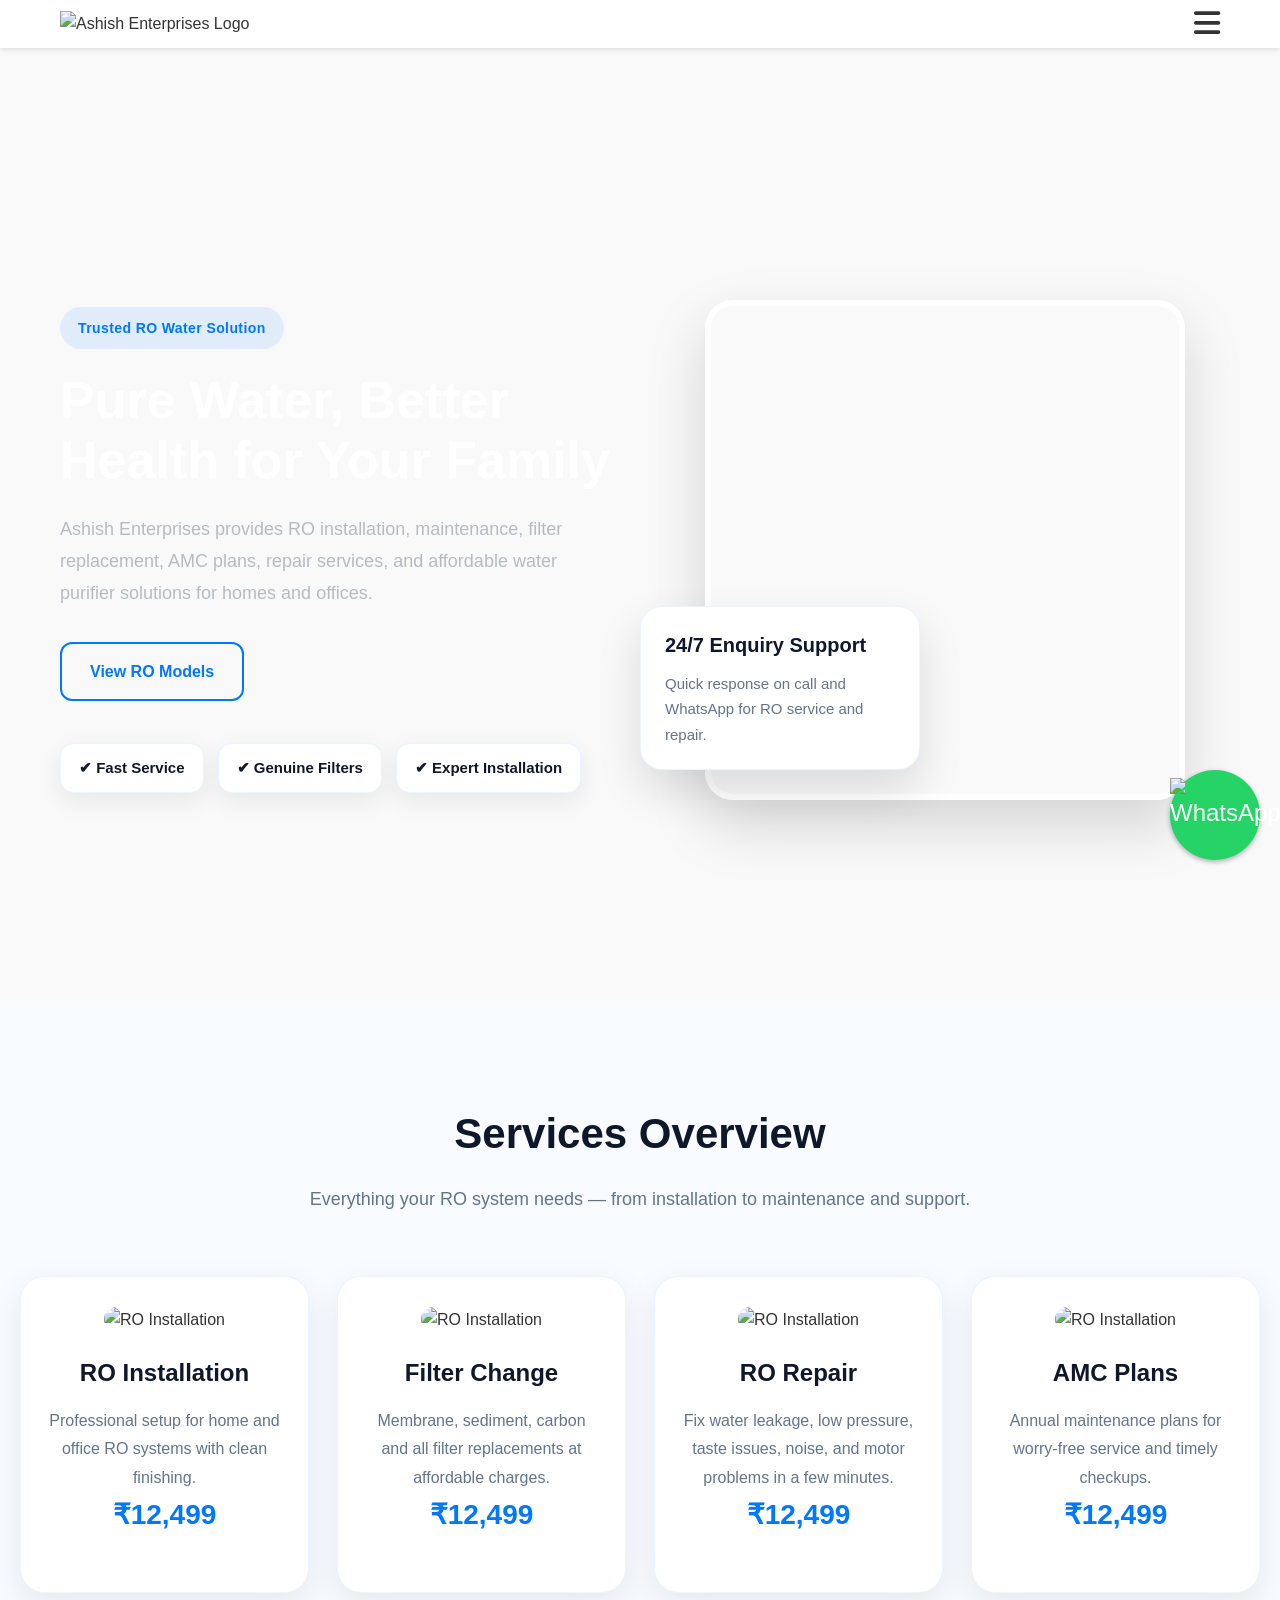
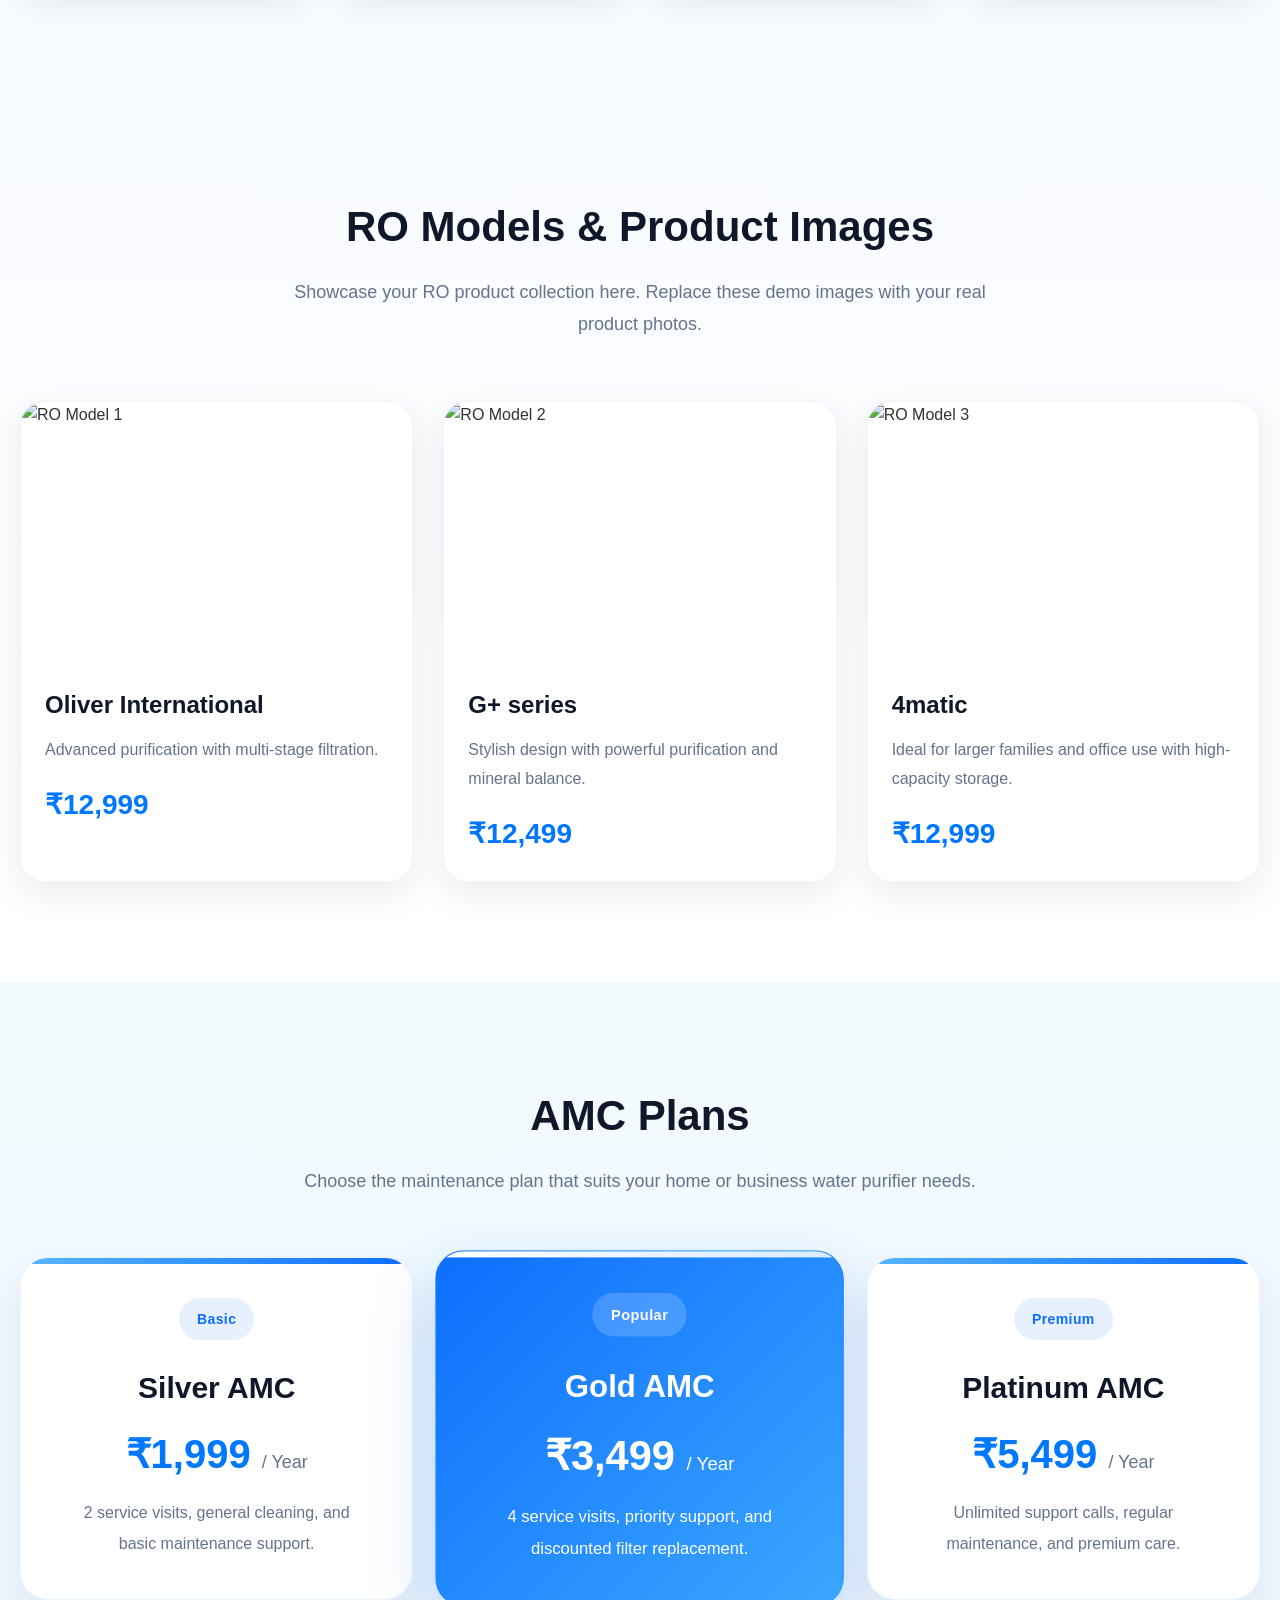
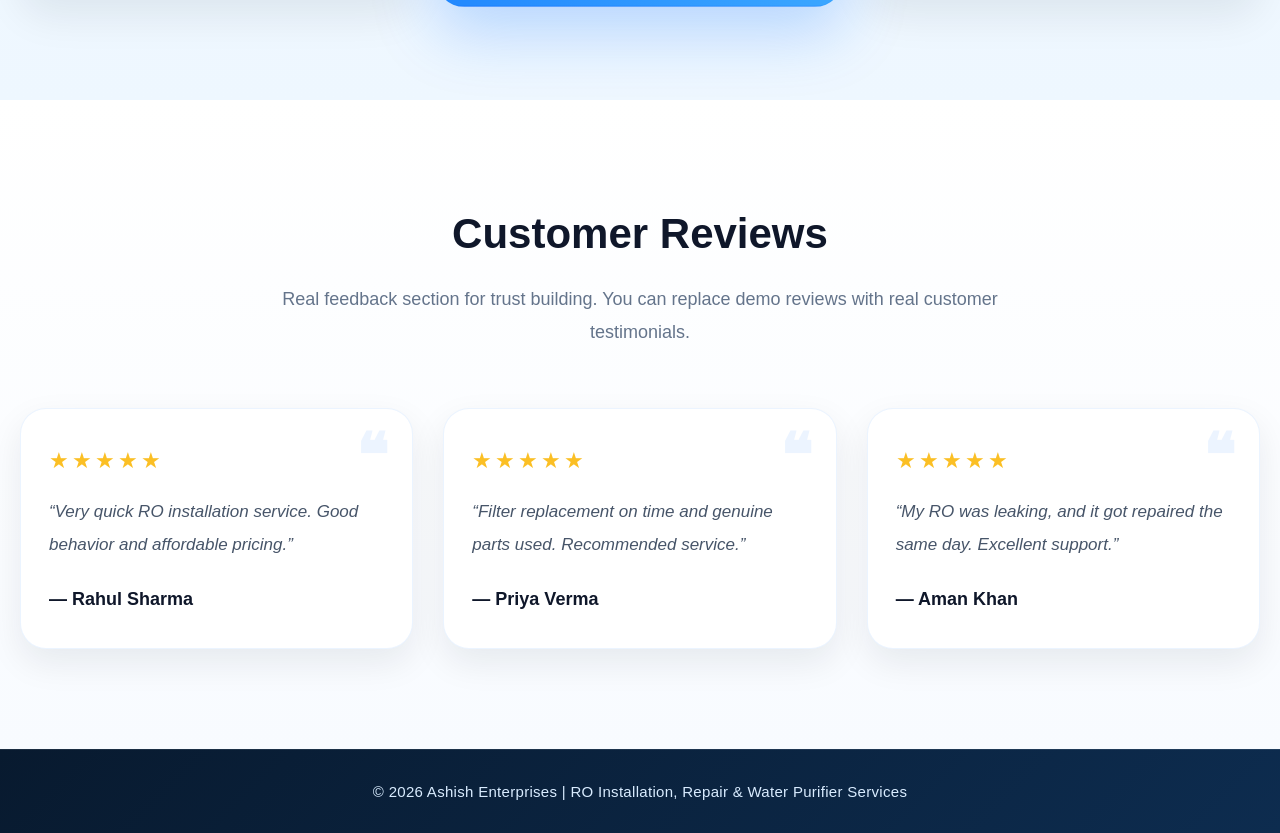
==== index.html @ 9da706ed "update meta" ====
<!DOCTYPE html>
<html lang="en">

<head>
  <meta charset="UTF-8">
  <meta name="viewport" content="width=device-width, initial-scale=1.0">
  <meta http-equiv="Content-Security-Policy" content="default-src 'self';
  img-src 'self' data: https://res.cloudinary.com https://upload.wikimedia.org;
  style-src 'self' 'unsafe-inline' https://fonts.googleapis.com https://cdnjs.cloudflare.com;
  font-src 'self' https://fonts.gstatic.com https://cdnjs.cloudflare.com;
  script-src 'self' 'unsafe-inline';
  connect-src 'self';
  frame-ancestors 'none';
  base-uri 'self';
  form-action 'self';">
  <title>Ashish Enterprises | RO Water Purifier Services</title>
  <link rel="preconnect" href="https://fonts.googleapis.com">
  <link rel="preconnect" href="https://fonts.gstatic.com" crossorigin>
  <link rel="stylesheet" href="https://cdnjs.cloudflare.com/ajax/libs/font-awesome/6.5.1/css/all.min.css">
  <link href="https://fonts.googleapis.com/css2?family=Poppins:wght@300;400;500;600;700;800&display=swap"
    rel="stylesheet">
  <link rel="stylesheet" href="style.css">

</head>

<body>

  <!-- Highlight Section -->

  <div class="tp-Highlight-container" id="topCallBar">
    <h2 class="tp-header">Need Fast RO Service?</h2>
    <p class="tp-para">
      Call now for installation, repair, filter replacement, and complete RO maintenance support.
    </p>
    <a href="tel:+919522411854" class="tp-btn">📞 Call Now</a>
  </div>


  <!-- Header / Navbar -->

  <header class="hr-hero header" id="mainHeader">
    <div class="hdr-container navbar">
      <div class="logo">
        <img src="https://res.cloudinary.com/dieboinjz/image/upload/v1774603011/GacImages/btitbaf7ekdt95whthkd.jpg"
          alt="Ashish Enterprises Logo" width="80" height="80">
      </div>
      <ul id="navMenu" class="hdr-nav-menu">
        <li><a href="#services">Services</a></li>
        <li><a href="#products">Products</a></li>
        <li><a href="#reviews">Reviews</a></li>
        <li><a href="#amc">AMC Plans</a></li>

      </ul>

      <div class="menu-icon">
        <i class="fa-solid fa-bars" onclick=HandleMenuClick()>
        </i>
      </div>
    </div>
  </header>

  <!-- home section  -->


  <section class="hm-hero hero">
    <div class="container hm-hero-grid">
      <div class="hm-hero-text">
        <span class="hm-tag">Trusted RO Water Solution</span>
        <h1>Pure Water, Better Health for Your Family</h1>
        <p>
          Ashish Enterprises provides RO installation, maintenance, filter replacement,
          AMC plans, repair services, and affordable water purifier solutions for homes and offices.
        </p>

        <div class="hm-hero-buttons">
          <!-- <a href="#booking" class="hm-btn hm-btn-primary">Book Service</a> -->
          <a href="#products" class="hm-btn hm-btn-outline">View RO Models</a>
        </div>

        <div class="hm-hero-badges">
          <div class="hm-badge">✔ Fast Service</div>
          <div class="hm-badge">✔ Genuine Filters</div>
          <div class="hm-badge">✔ Expert Installation</div>
        </div>
      </div>

      <div class="hm-hero-image">
        <div class="hm-hero-main-img">

        </div>

        <div class="hm-floating-card">
          <h3>24/7 Enquiry Support</h3>
          <p>Quick response on call and WhatsApp for RO service and repair.</p>
        </div>
      </div>
    </div>
  </section>

  <!-- Services section  -->

  <section class="prd-section hero" id="services">
    <div class="container">
      <div class="prd-section-title">
        <h2>Services Overview</h2>
        <p>Everything your RO system needs — from installation to maintenance and support.</p>
      </div>

      <div class="prd-grid-4">
        <div class="prd-card">
          <img src="https://res.cloudinary.com/dieboinjz/image/upload/v1774602982/GacImages/vy5ifq4dszwgj4xjckln.jpg"
            alt="RO Installation">
          <h3>RO Installation</h3>
          <p>Professional setup for home and office RO systems with clean finishing.</p>
          <div class="prdsec-price">₹12,499</div>
        </div>

        <div class="prd-card">

          <img src="https://res.cloudinary.com/dieboinjz/image/upload/v1774603027/GacImages/evb0z8qzcakza6ycqb0w.jpg"
            alt="RO Installation">

          <h3>Filter Change</h3>
          <p>Membrane, sediment, carbon and all filter replacements at affordable charges.</p>
          <div class="prdsec-price">₹12,499</div>

        </div>

        <div class="prd-card">
          <img src="https://res.cloudinary.com/dieboinjz/image/upload/v1774603073/GacImages/ap0qm4g2g1tuk1ofhid8.jpg"
            alt="RO Installation">
          <h3>RO Repair</h3>
          <p>Fix water leakage, low pressure, taste issues, noise, and motor problems in a few minutes.</p>
          <div class="prdsec-price">₹12,499</div>

        </div>

        <div class="prd-card">
          <img src="https://res.cloudinary.com/dieboinjz/image/upload/v1774602998/GacImages/qw2pkszjmpumayta7ipi.png"
            alt="RO Installation">
          <h3>AMC Plans</h3>
          <p>Annual maintenance plans for worry-free service and timely checkups.</p>
          <div class="prdsec-price">₹12,499</div>

        </div>
      </div>
    </div>
  </section>

  <!-- product setcion style  -->
  <section class="prdsec-section" id="products">
    <div class="container">
      <div class="prdsec-section-title">
        <h2>RO Models & Product Images</h2>
        <p>Showcase your RO product collection here. Replace these demo images with your real product photos.</p>
      </div>

      <div class="prdsec-product-grid" id="productList">
        <div class="prdsec-card prdsec-product-card prdsec-product-item">
          <img src="https://res.cloudinary.com/dieboinjz/image/upload/v1774604421/GacImages/irje2yo1ij5aepo6png6.jpg"
            alt="RO Model 1" />

          <h3>Oliver International</h3>
          <p>Advanced purification with multi-stage filtration.</p>
          <div class="prdsec-price">₹12,999</div>
        </div>

        <div class="prdsec-card prdsec-product-card prdsec-product-item">
          <img src="https://res.cloudinary.com/dieboinjz/image/upload/v1774603857/GacImages/idv9p9kecozcrmilbxdl.jpg"
            alt="RO Model 2" />
          <h3>G+ series</h3>
          <p>Stylish design with powerful purification and mineral balance.</p>
          <div class="prdsec-price">₹12,499</div>
        </div>

        <div class="prdsec-card prdsec-product-card prdsec-product-item">
          <img src="https://res.cloudinary.com/dieboinjz/image/upload/v1774604626/GacImages/xjikhbwyldmg2x2cgk9b.jpg"
            alt="RO Model 3" />
          <h3>4matic</h3>
          <p>Ideal for larger families and office use with high-capacity storage.</p>
          <div class="prdsec-price">₹12,999</div>
        </div>
      </div>
    </div>
  </section>

  <!-- services price section  -->

  <section class="srprse-section" id="amc">
    <div class="container">
      <div class="srprse-section-title">
        <h2>AMC Plans</h2>
        <p>Choose the maintenance plan that suits your home or business water purifier needs.</p>
      </div>

      <div class="srprse-amc-grid">
        <div class="srprse-card">
          <span class="srprse-tag">Basic</span>
          <h3>Silver AMC</h3>
          <div class="srprse-price">₹1,999 <span>/ Year</span></div>
          <p>2 service visits, general cleaning, and basic maintenance support.</p>
        </div>

        <div class="srprse-card srprse-card-featured">
          <span class="srprse-tag">Popular</span>
          <h3>Gold AMC</h3>
          <div class="srprse-price">₹3,499 <span>/ Year</span></div>
          <p>4 service visits, priority support, and discounted filter replacement.</p>
        </div>

        <div class="srprse-card">
          <span class="srprse-tag">Premium</span>
          <h3>Platinum AMC</h3>
          <div class="srprse-price">₹5,499 <span>/ Year</span></div>
          <p>Unlimited support calls, regular maintenance, and premium care.</p>
        </div>
      </div>
    </div>
  </section>

  <!-- feedback section here  -->

  <section class="fdbc-section" id="reviews">
    <div class="container">
      <div class="fdbc-section-title">
        <h2>Customer Reviews</h2>
        <p>Real feedback section for trust building. You can replace demo reviews with real customer testimonials.</p>
      </div>

      <div class="fdbc-review-grid">
        <div class="fdbc-card fdbc-review-card">
          <div class="fdbc-stars">★★★★★</div>
          <p>“Very quick RO installation service. Good behavior and affordable pricing.”</p>
          <h4>— Rahul Sharma</h4>
        </div>

        <div class="fdbc-card fdbc-review-card">
          <div class="fdbc-stars">★★★★★</div>
          <p>“Filter replacement on time and genuine parts used. Recommended service.”</p>
          <h4>— Priya Verma</h4>
        </div>

        <div class="fdbc-card fdbc-review-card">
          <div class="fdbc-stars">★★★★★</div>
          <p>“My RO was leaking, and it got repaired the same day. Excellent support.”</p>
          <h4>— Aman Khan</h4>
        </div>
      </div>
    </div>
  </section>

  <footer class="ft-footer">
    <div class="container ft-container">
      <p class="ft-text">© 2026 Ashish Enterprises | RO Installation, Repair & Water Purifier Services</p>
    </div>
  </footer>

  <!-- Floating WhatsApp Button -->
  <a href="https://wa.me/919522411854" class="whatsapp-float" target="_blank" rel="noopener noreferrer"
    title="Chat on WhatsApp">
    <img src="https://upload.wikimedia.org/wikipedia/commons/6/6b/WhatsApp.svg" alt="WhatsApp" width="70" height="70" />
  </a>

  <!-- JS for Search -->
  <script>
    document.addEventListener("DOMContentLoaded", function () {
      const topBar = document.getElementById("topCallBar");
      const header = document.getElementById("mainHeader");

      window.addEventListener("scroll", () => {
        if (window.scrollY > 120) {
          topBar.classList.add("show");
          header.classList.add("with-topbar");
        } else {
          topBar.classList.remove("show");
          header.classList.remove("with-topbar");
        }
      });
    });

    function HandleMenuClick() {
      document.getElementById("navMenu").classList.toggle("show");
    }
  </script>


</body>

</html>
---- style.css ----
* {
  margin: 0;
  padding: 0;
  box-sizing: border-box;
  font-family: 'Poppins', sans-serif;
}

body {
  background-color: #f9f9f9;
  color: #333;
  line-height: 1.6;
}

a {
  text-decoration: none;
}

ul {
  list-style: none;
}


.hero {
  padding: 0 60px 0 60px;
}

.hr-hero{
  padding: 0 60px 0 60px;
}

:root {
  --primary: #0d6efd;
  --secondary: #6c757d;
  --white: #fff;
  --gray: #777;
  --light-gray: #f1f1f1;
  --border-radius: 10px;
}
.tp-Highlight-container {
  background: #ffcc00;
  color: #000;
  text-align: center;
  padding: 8px 16px;
  font-family: 'Poppins', sans-serif;

  position: fixed;
  top: -120px; /* hidden initially */
  left: 0;
  width: 100%;
  z-index: 999;

  box-shadow: 0 2px 5px rgba(0, 0, 0, 0.1);

  display: flex;
  flex-wrap: wrap;
  justify-content: center;
  align-items: center;
  gap: 12px;

  transition: top 0.4s ease;
}

/* Jab visible karna ho */
.tp-Highlight-container.show {
  top: 0;
}

.tp-Highlight-container h2 {
  margin: 0;
  font-size: 1rem;
  font-weight: 600;
}

.tp-Highlight-container p {
  margin: 0;
  font-size: 0.85rem;
}

/* Button Styling */
.tp-Highlight-container .tp-btn {
  background-color: #000;
  color: #fff;
  padding: 6px 14px;
  font-size: 0.85rem;
  border-radius: 20px;
  text-decoration: none;
  transition: all 0.3s ease;
}

.tp-Highlight-container .tp-btn:hover {
  background-color: #333;
  transform: translateY(-2px);
}

/* =========================
   HEADER
========================= */
.header {
  background: var(--white);
  box-shadow: 0 2px 5px rgba(0, 0, 0, 0.1);
  position: fixed;
  top: 0; /* default */
  left: 0;
  width: 100%;
  z-index: 998;
  transition: top 0.4s ease, box-shadow 0.3s ease;
}

/* Jab top bar visible ho */
.header.with-topbar {
  top: 46px; /* top bar ki height ke according */
}

.navbar {
  display: flex;
  align-items: center;
  justify-content: space-between;
}
#hdr-nav-links {
  display: flex;
}

#hdr-nav-links a {
  margin-left: 30px;
  color: black;
  transition: 0.3s ease;
}

#hdr-nav-links a:hover {
  color: red;
}

/* Mobile menu */
.hdr-nav-menu {
  display: none;
  flex-direction: column;
  gap: 15px;
  background: white;
  position: absolute;
  top: 70px;
  right: 20px;
  padding: 20px;
  border-radius: 10px;
  box-shadow: 0 5px 20px rgba(0, 0, 0, 0.1);
}

.hdr-nav-menu.show {
  display: flex;
}

.hdr-nav-menu a {
  color: black;
  text-decoration: none;
}

.hdr-nav-menu a:hover {
  color: red;
}

/* Page content upar chipke na */
body {
  padding-top: 100px;
}

.menu-icon{
  font-size: 30px;
}

/* =========================
   MOBILE
========================= */
@media (max-width: 768px) {
  .tp-Highlight-container {
    flex-direction: column;
    padding: 8px 12px;
    gap: 6px;
    text-align: center;
  }

  .tp-Highlight-container h2 {
    font-size: 0.9rem;
    line-height: 1.3;
  }

  .tp-Highlight-container p {
    font-size: 0.78rem;
    line-height: 1.4;
    max-width: 95%;
  }

  .tp-Highlight-container .tp-btn {
    font-size: 0.8rem;
    padding: 6px 14px;
  }

  /* Header ko top bar ke niche shift karo */
  .header.with-topbar {
    top: 48px;
  }

  /* Page content navbar ke niche chipke na */
  body {
    padding-top: 90px;
  }

  .navbar {
    padding: 12px 16px;
  }

  .hdr-nav-links a {
    margin-left: 16px;
    font-size: 0.9rem;
  }
}

@media (max-width: 768px) {
  .tp-para{
    display: none;
  }
}

@media (max-width: 480px){
  .hr-hero{
    padding: 0 0 0 0;
  }
  .tp-Highlight-container{
    flex-direction: row;
  }
  
}

/* =========================
   HERO SECTION START
========================= */

.hm-hero {
  width: 100%;
  min-height: 100vh;
  background-image: url(https://res.cloudinary.com/dieboinjz/image/upload/v1774603022/GacImages/nq987i6dihiz9xqmllze.jpg);
  background-size: cover;
  background-position: center;
  background-repeat: no-repeat;
  display: flex;
  justify-content: center;
  align-items: center;
  overflow: hidden;
}

.hm-hero-grid {
  display: grid;
  grid-template-columns: 1fr 1fr;
  align-items: center;
  gap: 60px;
}

.hm-hero-text {
  display: flex;
  flex-direction: column;
  gap: 22px;
}

.hm-hero-text .hm-tag {
  display: inline-block;
  width: fit-content;
  background: rgba(0, 119, 255, 0.1);
  color: #0077ff;
  padding: 10px 18px;
  border-radius: 999px;
  font-size: 14px;
  font-weight: 600;
  letter-spacing: 0.4px;
}

.hm-hero-text h1 {
  font-size: 52px;
  line-height: 1.15;
  color: #fff;
  font-weight: 800;
  max-width: 620px;
}

.hm-hero-text p {
  font-size: 18px;
  line-height: 1.8;
  color: #b7bbc0;
  max-width: 600px;
}

.hm-hero-buttons {
  display: flex;
  gap: 18px;
  flex-wrap: wrap;
  margin-top: 10px;
}

.hm-hero-buttons .hm-btn {
  display: inline-flex;
  align-items: center;
  justify-content: center;
  padding: 15px 28px;
  border-radius: 12px;
  font-size: 16px;
  font-weight: 600;
  text-decoration: none;
  transition: all 0.35s ease;
  cursor: pointer;
}

.hm-hero-buttons .hm-btn-primary {
  background: #0077ff;
  color: #ffffff;
  box-shadow: 0 12px 30px rgba(0, 119, 255, 0.25);
}

.hm-hero-buttons .hm-btn-primary:hover {
  background: #005fd1;
  transform: translateY(-3px);
}

.hm-hero-buttons .hm-btn-outline {
  border: 2px solid #0077ff;
  color: #0077ff;
  background: transparent;
}

.hm-hero-buttons .hm-btn-outline:hover {
  background: #0077ff;
  color: #ffffff;
  transform: translateY(-3px);
}

.hm-hero-badges {
  display: flex;
  gap: 14px;
  flex-wrap: wrap;
  margin-top: 20px;
}

.hm-hero-badges .hm-badge {
  background: #ffffff;
  color: #0f172a;
  padding: 12px 18px;
  border-radius: 14px;
  font-size: 15px;
  font-weight: 600;
  box-shadow: 0 8px 24px rgba(15, 23, 42, 0.08);
  border: 1px solid rgba(0, 119, 255, 0.08);
}

/* =========================
   HERO IMAGE SIDE
========================= */

.hm-hero-image {
  position: relative;
  display: flex;
  justify-content: center;
  align-items: center;
}

.hm-hero-image .hm-hero-main-img {
  background-image: url("https://res.cloudinary.com/dieboinjz/image/upload/v1774603189/GacImages/et47cmvppgokctme0rjh.jpg");
  background-size: cover;
  background-position: center;
  background-repeat: no-repeat;
  width: 100%;
  max-width: 480px;
  height: 500px;
  object-fit: cover;
  border-radius: 28px;
  box-shadow: 0 25px 60px rgba(0, 0, 0, 0.15);
  border: 6px solid #ffffff;
}

.hm-floating-card {
  position: absolute;
  bottom: 30px;
  left: -30px;
  background: #ffffff;
  padding: 22px 24px;
  width: 280px;
  border-radius: 22px;
  box-shadow: 0 20px 45px rgba(0, 0, 0, 0.12);
  border: 1px solid rgba(0, 119, 255, 0.08);
  animation: hmFloatCard 3s ease-in-out infinite;
}

.hm-floating-card h3 {
  font-size: 20px;
  color: #0f172a;
  margin-bottom: 10px;
  font-weight: 700;
}

.hm-floating-card p {
  font-size: 15px;
  line-height: 1.7;
  color: #64748b;
}

@keyframes hmFloatCard {
  0% {
    transform: translateY(0px);
  }

  50% {
    transform: translateY(-12px);
  }

  100% {
    transform: translateY(0px);
  }
}

/* =========================
   RESPONSIVE
========================= */

@media (max-width: 1024px) {
  .hm-hero {
    padding: 70px 20px;
  }

  .hm-hero-grid {
    grid-template-columns: 1fr;
    gap: 50px;
  }

  .hm-hero-text {
    text-align: center;
    align-items: center;
  }

  .hm-hero-text h1 {
    font-size: 42px;
    max-width: 100%;
  }

  .hm-hero-text p {
    max-width: 100%;
  }

  .hm-hero-buttons {
    justify-content: center;
  }

  .hm-hero-badges {
    justify-content: center;
  }

  .hm-floating-card {
    left: 50%;
    transform: translateX(-50%);
    bottom: -20px;
    width: 85%;
    max-width: 320px;
    animation: none;
  }
}

@media (max-width: 768px) {
  .hm-hero {
    min-height: auto;
    padding: 60px 16px;
  }

  .hm-hero-text h1 {
    font-size: 34px;
    line-height: 1.25;
  }

  .hm-hero-text p {
    font-size: 16px;
    line-height: 1.7;
  }

  .hm-hero-buttons .hm-btn {
    width: 100%;
    padding: 14px 20px;
  }

  .hm-hero-image .hm-hero-main-img {
    max-width: 100%;
    height: 420px;
  }

  .hm-floating-card {
    position: relative;
    left: 0;
    bottom: 0;
    transform: none;
    width: 100%;
    margin-top: 20px;
  }
}

@media (max-width: 480px) {
  .hm-hero {
    height: 200vh;
  }

  .hm-hero-text .hm-tag {
    font-size: 13px;
    padding: 8px 14px;
  }

  .hm-hero-text h1 {
    font-size: 28px;
  }

  .hdr-nav-links{
    display: none;
  }

  .hm-hero-badges .hm-badge {
    width: 100%;
    text-align: center;
  }

  .hm-hero-image {
    display: block;

  }


  .hm-hero-image .hm-hero-main-img {
    border-radius: 22px;
  }
}


/* =========================
   SERVICES SECTION START
========================= */

.prd-section {
  width: 100%;
  padding: 100px 20px;
  background: #f8fbff;
}

.prd-section-title {
  text-align: center;
  max-width: 700px;
  margin: 0 auto 60px auto;
}

.prd-section-title h2 {
  font-size: 42px;
  color: #0f172a;
  font-weight: 800;
  margin-bottom: 16px;
}

.prd-section-title p {
  font-size: 18px;
  color: #64748b;
  line-height: 1.8;
}

.prd-grid-4 {
  display: grid;
  grid-template-columns: repeat(4, 1fr);
  gap: 28px;
}

.prd-card {
  background: #ffffff;
  border-radius: 24px;
  padding: 30px 24px;
  text-align: center;
  box-shadow: 0 12px 35px rgba(15, 23, 42, 0.08);
  border: 1px solid rgba(0, 119, 255, 0.08);
  transition: all 0.35s ease;
  overflow: hidden;
  position: relative;
}

.prd-card:hover {
  transform: translateY(-10px);
  box-shadow: 0 20px 45px rgba(0, 119, 255, 0.12);
}

.prd-card img {
  width: 100%;
  height: 220px;
  object-fit: cover;
  border-radius: 18px;
  margin-bottom: 22px;
}

.prd-icon {
  width: 80px;
  height: 80px;
  margin: 0 auto 22px auto;
  background: linear-gradient(135deg, #e6f3ff, #f0f8ff);
  border-radius: 50%;
  display: flex;
  align-items: center;
  justify-content: center;
  font-size: 34px;
  box-shadow: 0 8px 24px rgba(0, 119, 255, 0.08);
}

.prd-card h3 {
  font-size: 24px;
  color: #0f172a;
  font-weight: 700;
  margin-bottom: 14px;
}

.prd-card p {
  font-size: 16px;
  color: #64748b;
  line-height: 1.8;
}

/* =========================
   RESPONSIVE
========================= */

@media (max-width: 1100px) {
  .prd-grid-4 {
    grid-template-columns: repeat(2, 1fr);
  }
}

@media (max-width: 768px) {
  .prd-section {
    padding: 80px 16px;
  }

  .prd-section-title h2 {
    font-size: 34px;
  }

  .prd-section-title p {
    font-size: 16px;
  }

  .prd-grid-4 {
    grid-template-columns: 1fr;
    gap: 24px;
  }

  .prd-card {
    padding: 26px 20px;
  }

  .prd-card img {
    height: 200px;
  }

  .prd-card h3 {
    font-size: 22px;
  }

  .prd-card p {
    font-size: 15px;
  }
}

@media (max-width: 480px) {
  .prd-section-title h2 {
    font-size: 28px;
  }

  .prd-icon {
    width: 70px;
    height: 70px;
    font-size: 28px;
  }

  .prd-card img {
    height: 180px;
  }
}



/* Product section style css  */

/* =========================
   PRODUCT SECTION START
========================= */

.prdsec-section {
  width: 100%;
  padding: 100px 20px;
  background: linear-gradient(180deg, #f8fbff 0%, #ffffff 100%);
}

.prdsec-section-title {
  text-align: center;
  max-width: 750px;
  margin: 0 auto 60px auto;
}

.prdsec-section-title h2 {
  font-size: 42px;
  color: #0f172a;
  font-weight: 800;
  margin-bottom: 16px;
}

.prdsec-section-title p {
  font-size: 18px;
  color: #64748b;
  line-height: 1.8;
}

.prdsec-product-grid {
  display: grid;
  grid-template-columns: repeat(3, 1fr);
  gap: 30px;
}

.prdsec-card {
  background: #ffffff;
  border-radius: 24px;
  overflow: hidden;
  box-shadow: 0 12px 35px rgba(15, 23, 42, 0.08);
  border: 1px solid rgba(0, 119, 255, 0.08);
  transition: all 0.35s ease;
  position: relative;
}

.prdsec-card:hover {
  transform: translateY(-10px);
  box-shadow: 0 20px 45px rgba(0, 119, 255, 0.12);
}

.prdsec-product-card img {
  width: 100%;
  height: 260px;
  object-fit: cover;
  display: block;
}

.prdsec-product-card h3 {
  font-size: 24px;
  color: #0f172a;
  font-weight: 700;
  margin: 24px 24px 12px 24px;
}

.prdsec-product-card p {
  font-size: 16px;
  color: #64748b;
  line-height: 1.8;
  margin: 0 24px 18px 24px;
}

.prdsec-price {
  font-size: 28px;
  font-weight: 800;
  color: #0077ff;
  margin: 0 24px 24px 24px;
}

.prdsec-btn {
  display: inline-flex;
  align-items: center;
  justify-content: center;
  margin: 0 24px 28px 24px;
  padding: 14px 26px;
  border-radius: 12px;
  font-size: 16px;
  font-weight: 600;
  text-decoration: none;
  transition: all 0.35s ease;
  cursor: pointer;
}

.prdsec-btn-primary {
  background: linear-gradient(135deg, #133d66, #072843);
  color: #ffffff;
  box-shadow: 0 12px 30px rgba(0, 119, 255, 0.22);
}

.prdsec-btn-primary:hover {
  background: #005fd1;
  transform: translateY(-3px);
}

/* =========================
   RESPONSIVE
========================= */

@media (max-width: 1100px) {
  .prdsec-product-grid {
    grid-template-columns: repeat(2, 1fr);
  }
}

@media (max-width: 768px) {
  .prdsec-section {
    padding: 80px 16px;
  }

  .prdsec-section-title h2 {
    font-size: 34px;
  }

  .prdsec-section-title p {
    font-size: 16px;
  }

  .prdsec-product-grid {
    grid-template-columns: 1fr;
    gap: 24px;
  }

  .prdsec-product-card img {
    height: 220px;
  }

  .prdsec-product-card h3 {
    font-size: 22px;
  }

  .prdsec-product-card p {
    font-size: 15px;
  }

  .prdsec-price {
    font-size: 24px;
  }

  .prdsec-btn {
    width: calc(100% - 48px);
    margin: 0 24px 24px 24px;
  }
}

@media (max-width: 480px) {
  .prdsec-section-title h2 {
    font-size: 28px;
  }

  .prdsec-product-card img {
    height: 200px;
  }

  .prdsec-product-card h3 {
    font-size: 20px;
  }

  .prdsec-price {
    font-size: 22px;
  }
}


/* services  price style here  */

/* =========================
   AMC / SURPRISE SECTION START
========================= */

.srprse-section {
  width: 100%;
  padding: 100px 20px;
  background: linear-gradient(180deg, #f4fbff 0%, #eef7ff 100%);
}

.srprse-section-title {
  text-align: center;
  max-width: 720px;
  margin: 0 auto 60px auto;
}

.srprse-section-title h2 {
  font-size: 42px;
  color: #0f172a;
  font-weight: 800;
  margin-bottom: 16px;
}

.srprse-section-title p {
  font-size: 18px;
  color: #64748b;
  line-height: 1.8;
}

.srprse-amc-grid {
  display: grid;
  grid-template-columns: repeat(3, 1fr);
  gap: 30px;
}

.srprse-card {
  position: relative;
  background: #ffffff;
  padding: 40px 30px;
  border-radius: 28px;
  text-align: center;
  box-shadow: 0 16px 40px rgba(15, 23, 42, 0.08);
  border: 1px solid rgba(0, 119, 255, 0.08);
  transition: all 0.35s ease;
  overflow: hidden;
}

.srprse-card:hover {
  transform: translateY(-12px);
  box-shadow: 0 24px 55px rgba(0, 119, 255, 0.14);
}

.srprse-card::before {
  content: "";
  position: absolute;
  top: 0;
  left: 0;
  width: 100%;
  height: 6px;
  background: linear-gradient(90deg, #56b6ff, #0d6efd);
}

.srprse-tag {
  display: inline-block;
  background: rgba(13, 110, 253, 0.1);
  color: #0d6efd;
  font-size: 14px;
  font-weight: 700;
  padding: 10px 18px;
  border-radius: 999px;
  margin-bottom: 24px;
  letter-spacing: 0.4px;
}

.srprse-card h3 {
  font-size: 30px;
  color: #0f172a;
  font-weight: 800;
  margin-bottom: 18px;
}

.srprse-price {
  font-size: 40px;
  font-weight: 800;
  color: #0077ff;
  margin-bottom: 20px;
  line-height: 1.2;
}

.srprse-price span {
  font-size: 18px;
  font-weight: 500;
  color: #64748b;
}

.srprse-card p {
  font-size: 16px;
  color: #64748b;
  line-height: 1.9;
  max-width: 280px;
  margin: 0 auto;
}

/* Featured Middle Card */
.srprse-card-featured {
  background: linear-gradient(135deg, #0d6efd, #3ba7ff);
  transform: scale(1.04);
  box-shadow: 0 24px 60px rgba(13, 110, 253, 0.25);
}

.srprse-card-featured::before {
  background: linear-gradient(90deg, #ffffff, #d9ecff);
}

.srprse-card-featured .srprse-tag {
  background: rgba(255, 255, 255, 0.18);
  color: #ffffff;
}

.srprse-card-featured h3,
.srprse-card-featured .srprse-price,
.srprse-card-featured p,
.srprse-card-featured .srprse-price span {
  color: #ffffff;
}

/* =========================
   RESPONSIVE
========================= */

@media (max-width: 1100px) {
  .srprse-amc-grid {
    grid-template-columns: repeat(2, 1fr);
  }

  .srprse-card-featured {
    transform: none;
  }
}

@media (max-width: 768px) {
  .srprse-section {
    padding: 80px 16px;
  }

  .srprse-section-title h2 {
    font-size: 34px;
  }

  .srprse-section-title p {
    font-size: 16px;
  }

  .srprse-amc-grid {
    grid-template-columns: 1fr;
    gap: 24px;
  }

  .srprse-card {
    padding: 34px 24px;
  }

  .srprse-card h3 {
    font-size: 26px;
  }

  .srprse-price {
    font-size: 34px;
  }

  .srprse-price span {
    font-size: 16px;
  }

  .srprse-card p {
    font-size: 15px;
  }
}

@media (max-width: 480px) {
  .srprse-section-title h2 {
    font-size: 28px;
  }

  .srprse-card h3 {
    font-size: 24px;
  }

  .srprse-price {
    font-size: 30px;
  }

  .srprse-tag {
    font-size: 13px;
    padding: 8px 16px;
  }
}


/* feedback section here  */


/* =========================
   FEEDBACK / REVIEW SECTION START
========================= */

.fdbc-section {
  width: 100%;
  padding: 100px 20px;
  background: linear-gradient(180deg, #ffffff 0%, #f8fbff 100%);
}

.fdbc-section-title {
  text-align: center;
  max-width: 750px;
  margin: 0 auto 60px auto;
}

.fdbc-section-title h2 {
  font-size: 42px;
  color: #0f172a;
  font-weight: 800;
  margin-bottom: 16px;
}

.fdbc-section-title p {
  font-size: 18px;
  color: #64748b;
  line-height: 1.8;
}

.fdbc-review-grid {
  display: grid;
  grid-template-columns: repeat(3, 1fr);
  gap: 30px;
}

.fdbc-card {
  background: #ffffff;
  border-radius: 26px;
  padding: 34px 28px;
  box-shadow: 0 14px 35px rgba(15, 23, 42, 0.08);
  border: 1px solid rgba(0, 119, 255, 0.08);
  transition: all 0.35s ease;
  position: relative;
  overflow: hidden;
}

.fdbc-card:hover {
  transform: translateY(-10px);
  box-shadow: 0 22px 50px rgba(0, 119, 255, 0.12);
}

.fdbc-card::before {
  content: "❝";
  position: absolute;
  top: 18px;
  right: 24px;
  font-size: 60px;
  color: rgba(13, 110, 253, 0.08);
  font-weight: 800;
  line-height: 1;
}

.fdbc-stars {
  font-size: 22px;
  color: #fbbf24;
  margin-bottom: 18px;
  letter-spacing: 3px;
}

.fdbc-review-card p {
  font-size: 17px;
  line-height: 1.9;
  color: #475569;
  margin-bottom: 24px;
  font-style: italic;
}

.fdbc-review-card h4 {
  font-size: 18px;
  color: #0f172a;
  font-weight: 700;
}

/* =========================
   RESPONSIVE
========================= */

@media (max-width: 1100px) {
  .fdbc-review-grid {
    grid-template-columns: repeat(2, 1fr);
  }
}

@media (max-width: 768px) {
  .fdbc-section {
    padding: 80px 16px;
  }

  .fdbc-section-title h2 {
    font-size: 34px;
  }

  .fdbc-section-title p {
    font-size: 16px;
  }

  .fdbc-review-grid {
    grid-template-columns: 1fr;
    gap: 24px;
  }

  .fdbc-card {
    padding: 30px 22px;
  }

  .fdbc-review-card p {
    font-size: 16px;
  }

  .fdbc-review-card h4 {
    font-size: 17px;
  }
}

@media (max-width: 480px) {
  .fdbc-section-title h2 {
    font-size: 28px;
  }

  .fdbc-stars {
    font-size: 20px;
  }

  .fdbc-review-card p {
    font-size: 15px;
    line-height: 1.8;
  }

  .fdbc-review-card h4 {
    font-size: 16px;
  }
}


















/* =========================
   FOOTER SECTION START
========================= */

.ft-footer {
  width: 100%;
  background: linear-gradient(135deg, #081a2f, #0d2c4f);
  padding: 28px 20px;
  border-top: 1px solid rgba(255, 255, 255, 0.08);
}

.ft-container {
  display: flex;
  justify-content: center;
  align-items: center;
  text-align: center;
}

.ft-text {
  font-size: 15px;
  color: #d9ecff;
  line-height: 1.8;
  font-weight: 400;
  letter-spacing: 0.3px;
}

/* =========================
   RESPONSIVE
========================= */

@media (max-width: 768px) {
  .ft-footer {
    padding: 24px 16px;
  }

  .ft-text {
    font-size: 14px;
    line-height: 1.7;
  }
}

@media (max-width: 480px) {
  .ft-text {
    font-size: 13px;
  }
}

.whatsapp-float {
  position: fixed;
  bottom: 40px;
  right: 20px;
  width: 90px;
  height: 90px;
  background: #25d366;
  color: white;
  padding-top: 8px;
  border-radius: 50%;
  font-size: 24px;
  text-align: center;
  box-shadow: 0 2px 5px rgba(0, 0, 0, 0.3);
  z-index: 999;
  text-decoration: none;
  transition: 0.3s;
}

.whatsapp-float:hover {
  background: #20b358;
  transform: scale(1.05);
}
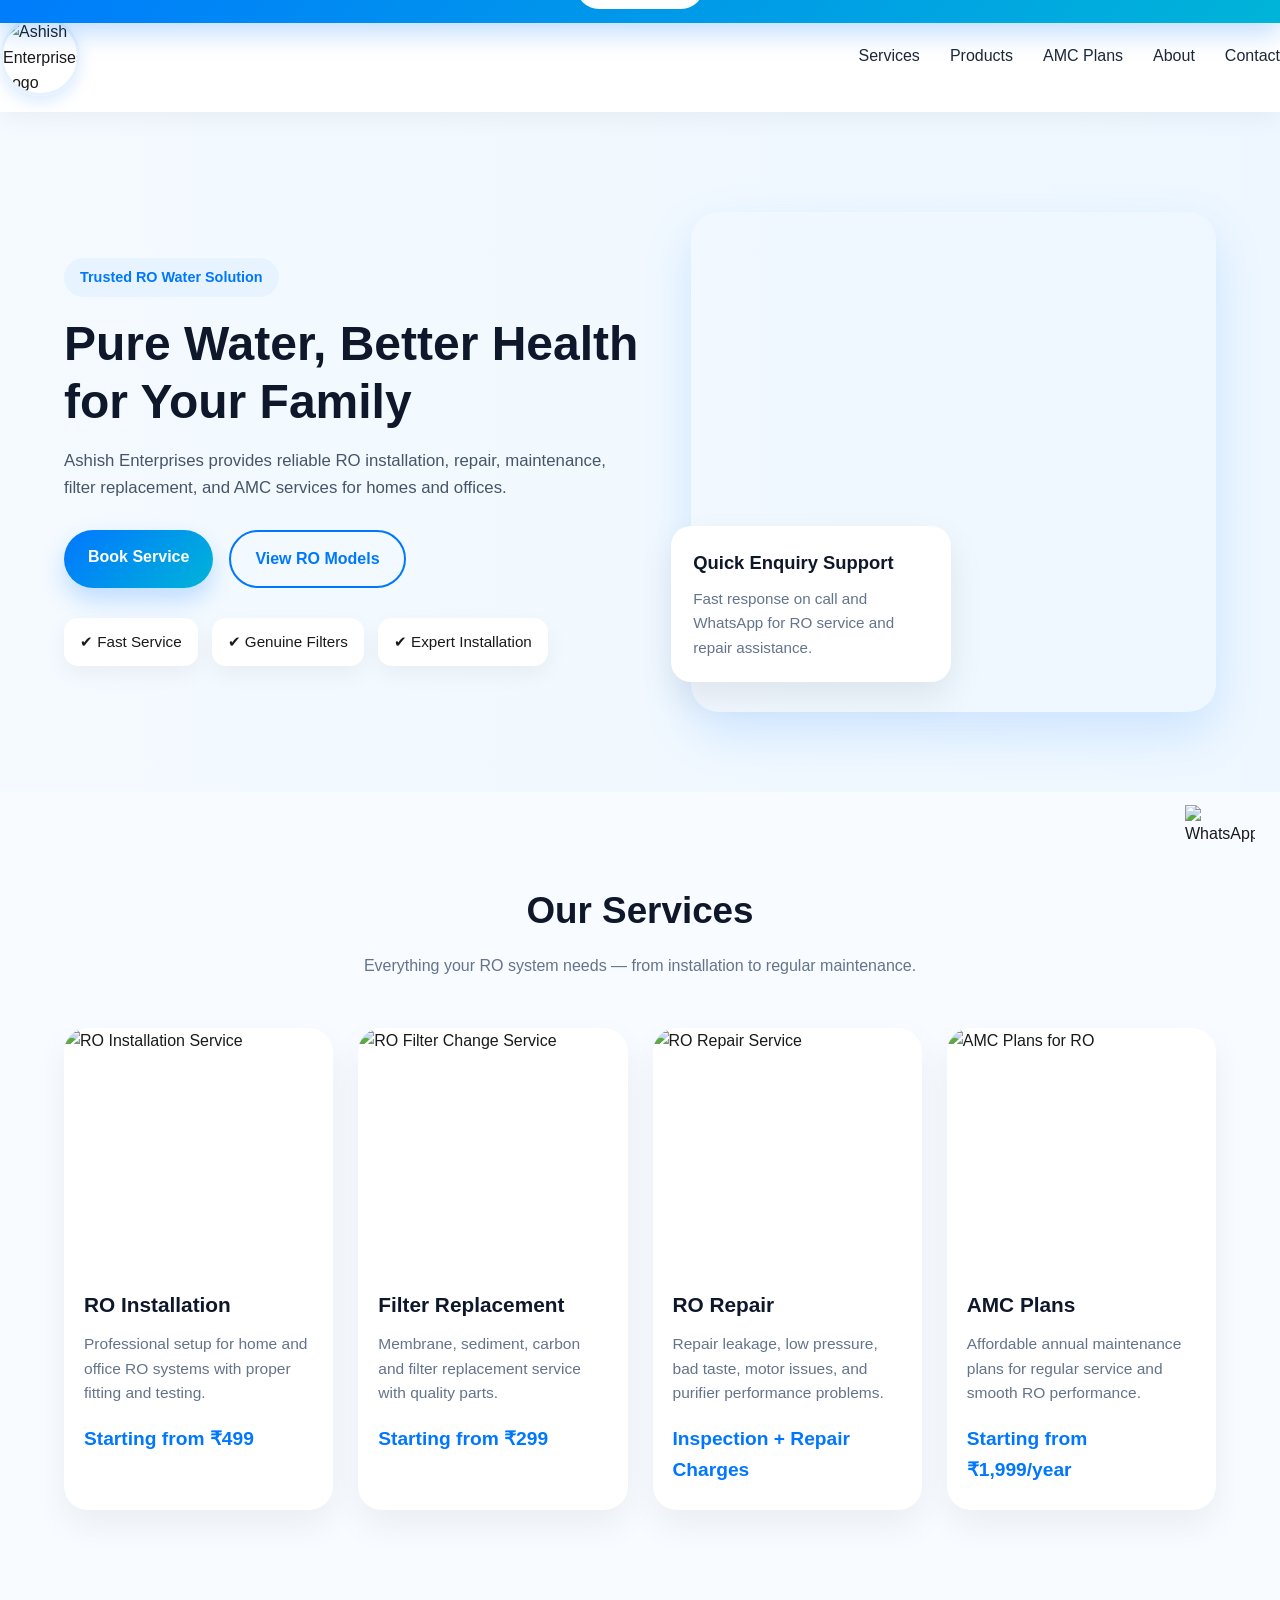
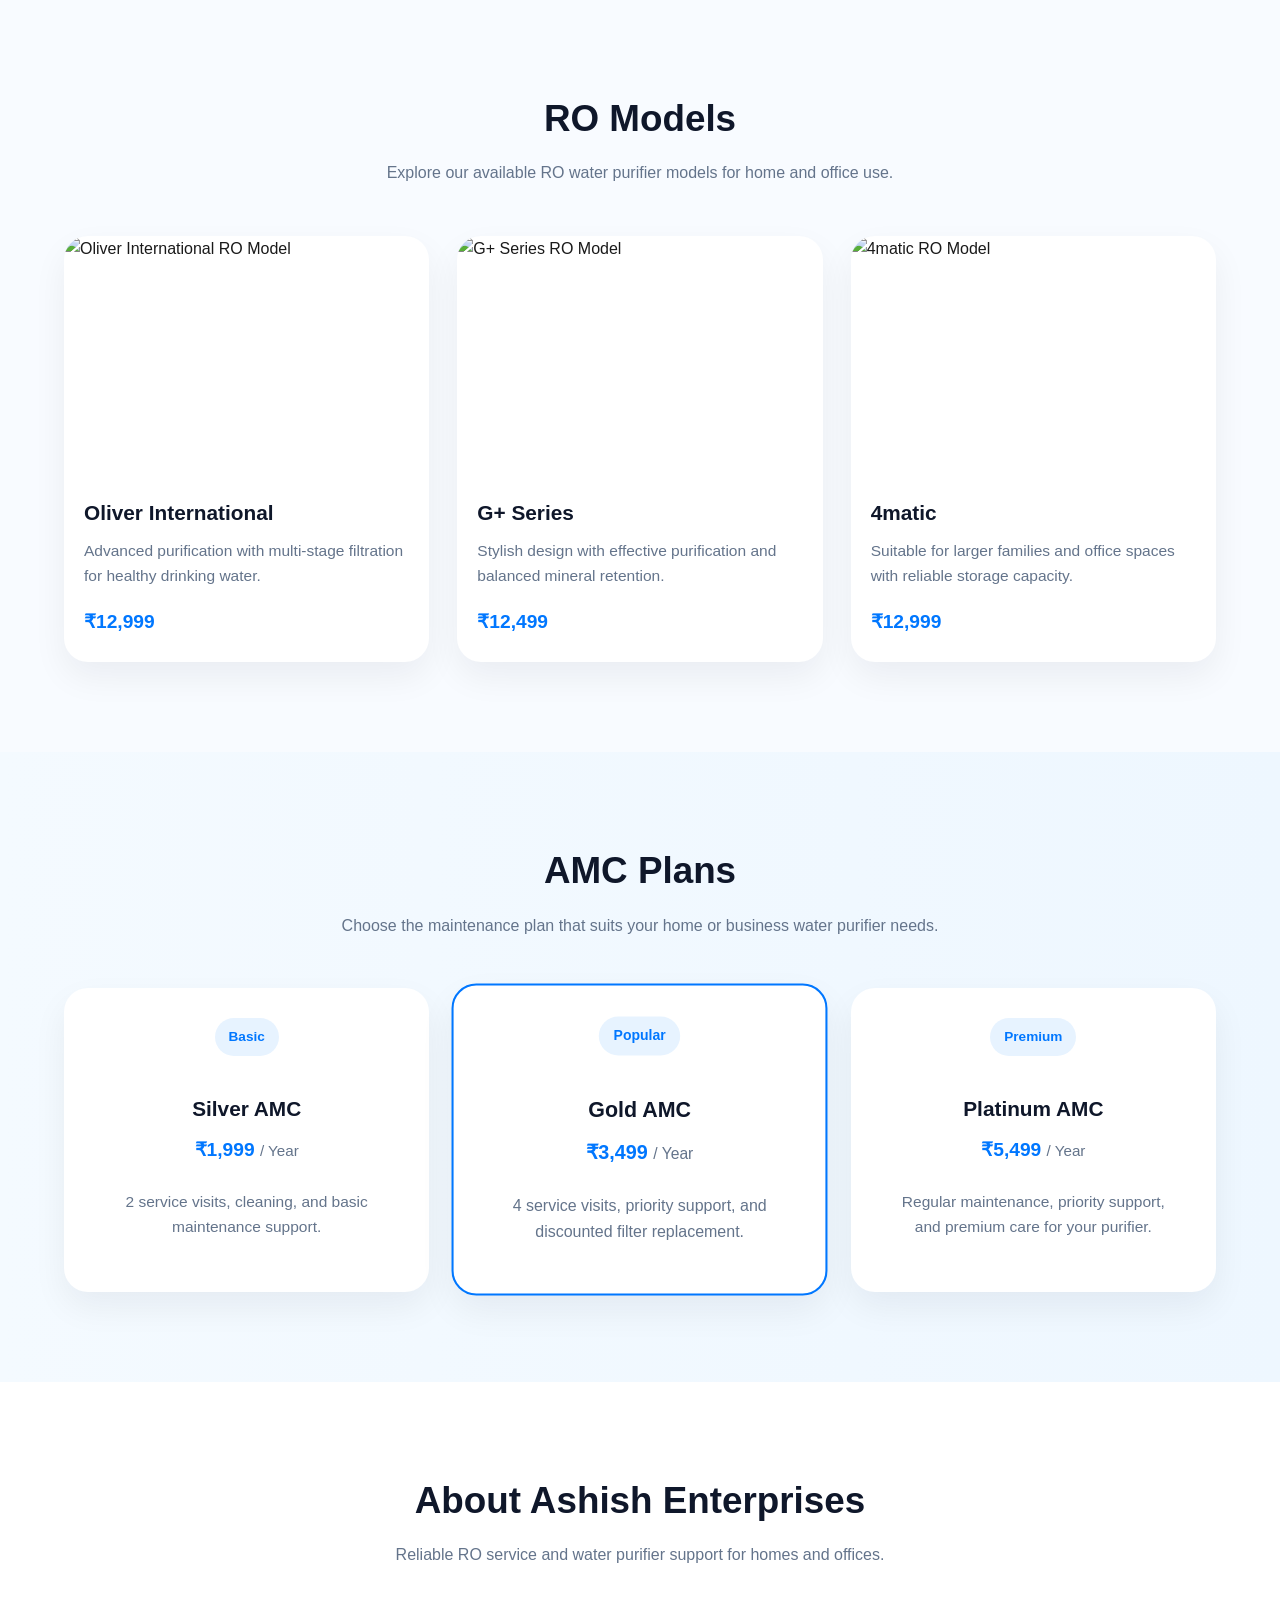
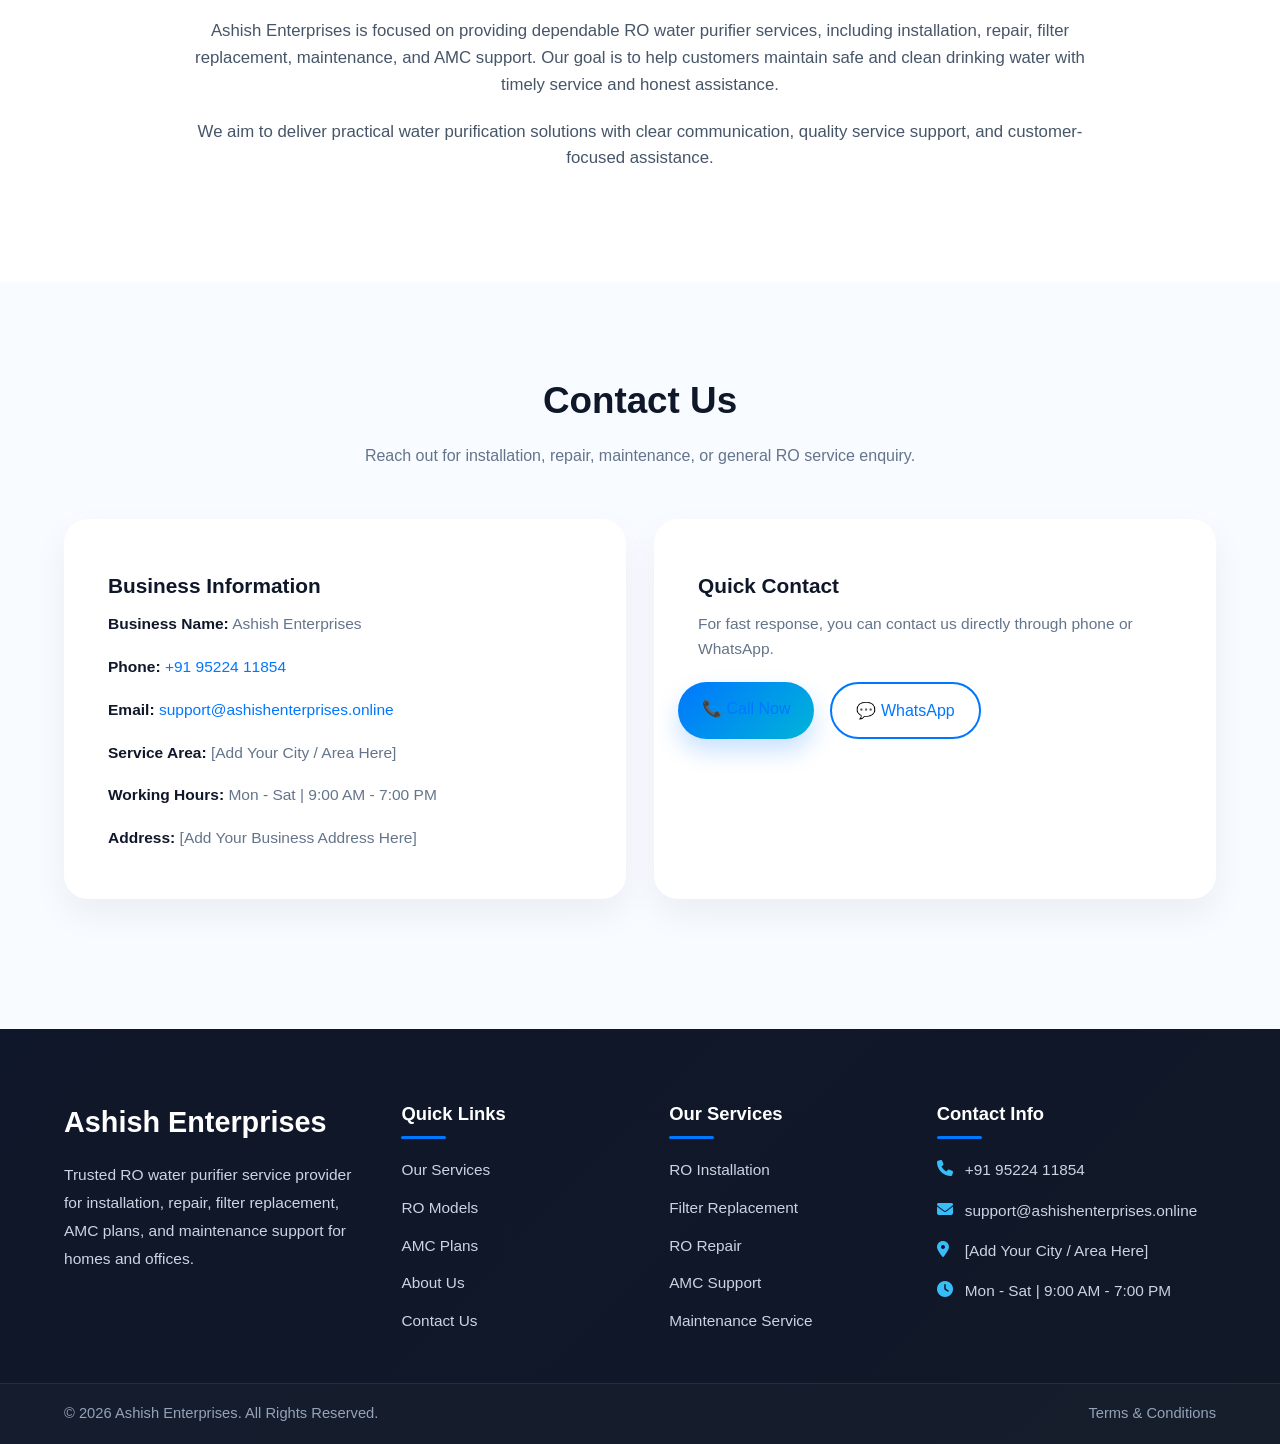
==== commit 0d0d77e0: "update" ====
--- a/index.html
+++ b/index.html
@@ -2,31 +2,43 @@
 <html lang="en">
 
 <head>
-  <meta charset="UTF-8">
-  <meta name="viewport" content="width=device-width, initial-scale=1.0">
-  <meta http-equiv="Content-Security-Policy" content="default-src 'self';
-  img-src 'self' data: https://res.cloudinary.com https://upload.wikimedia.org;
-  style-src 'self' 'unsafe-inline' https://fonts.googleapis.com https://cdnjs.cloudflare.com;
-  font-src 'self' https://fonts.gstatic.com https://cdnjs.cloudflare.com;
-  script-src 'self' 'unsafe-inline';
-  connect-src 'self';
-  frame-ancestors 'none';
-  base-uri 'self';
-  form-action 'self';">
+  <meta charset="UTF-8" />
+  <meta name="viewport" content="width=device-width, initial-scale=1.0" />
+
+  <!-- Better Security Policy -->
+  <meta http-equiv="Content-Security-Policy" content="
+    default-src 'self';
+    img-src 'self' data: https://res.cloudinary.com https://upload.wikimedia.org;
+    style-src 'self' 'unsafe-inline' https://fonts.googleapis.com https://cdnjs.cloudflare.com;
+    font-src 'self' https://fonts.gstatic.com https://cdnjs.cloudflare.com;
+    script-src 'self' 'unsafe-inline';
+    connect-src 'self';
+    object-src 'none';
+    frame-ancestors 'none';
+    base-uri 'self';
+    form-action 'self';
+    upgrade-insecure-requests;
+  " />
+
+  <meta name="description"
+    content="Ashish Enterprises provides RO water purifier installation, repair, maintenance, filter replacement, and AMC services for homes and offices." />
+  <meta name="keywords"
+    content="RO service, water purifier repair, RO installation, filter replacement, AMC plans, RO maintenance" />
+  <meta name="author" content="Ashish Enterprises" />
+
   <title>Ashish Enterprises | RO Water Purifier Services</title>
-  <link rel="preconnect" href="https://fonts.googleapis.com">
-  <link rel="preconnect" href="https://fonts.gstatic.com" crossorigin>
-  <link rel="stylesheet" href="https://cdnjs.cloudflare.com/ajax/libs/font-awesome/6.5.1/css/all.min.css">
+
+  <link rel="preconnect" href="https://fonts.googleapis.com" />
+  <link rel="preconnect" href="https://fonts.gstatic.com" crossorigin />
+  <link rel="stylesheet" href="https://cdnjs.cloudflare.com/ajax/libs/font-awesome/6.5.1/css/all.min.css" />
   <link href="https://fonts.googleapis.com/css2?family=Poppins:wght@300;400;500;600;700;800&display=swap"
-    rel="stylesheet">
-  <link rel="stylesheet" href="style.css">
-
+    rel="stylesheet" />
+  <link rel="stylesheet" href="style.css" />
 </head>
 
 <body>
 
-  <!-- Highlight Section -->
-
+  <!-- Top Call Bar -->
   <div class="tp-Highlight-container" id="topCallBar">
     <h2 class="tp-header">Need Fast RO Service?</h2>
     <p class="tp-para">
@@ -35,45 +47,41 @@
     <a href="tel:+919522411854" class="tp-btn">📞 Call Now</a>
   </div>
 
-
-  <!-- Header / Navbar -->
-
+  <!-- Header -->
   <header class="hr-hero header" id="mainHeader">
     <div class="hdr-container navbar">
       <div class="logo">
         <img src="https://res.cloudinary.com/dieboinjz/image/upload/v1774603011/GacImages/btitbaf7ekdt95whthkd.jpg"
-          alt="Ashish Enterprises Logo" width="80" height="80">
-      </div>
+          alt="Ashish Enterprises Logo" width="80" height="80" />
+      </div>
+
       <ul id="navMenu" class="hdr-nav-menu">
         <li><a href="#services">Services</a></li>
         <li><a href="#products">Products</a></li>
-        <li><a href="#reviews">Reviews</a></li>
         <li><a href="#amc">AMC Plans</a></li>
-
+        <li><a href="#about">About</a></li>
+        <li><a href="#contact">Contact</a></li>
       </ul>
 
       <div class="menu-icon">
-        <i class="fa-solid fa-bars" onclick=HandleMenuClick()>
-        </i>
+        <i class="fa-solid fa-bars" onclick="HandleMenuClick()"></i>
       </div>
     </div>
   </header>
 
-  <!-- home section  -->
-
-
+  <!-- Hero -->
   <section class="hm-hero hero">
     <div class="container hm-hero-grid">
       <div class="hm-hero-text">
         <span class="hm-tag">Trusted RO Water Solution</span>
         <h1>Pure Water, Better Health for Your Family</h1>
         <p>
-          Ashish Enterprises provides RO installation, maintenance, filter replacement,
-          AMC plans, repair services, and affordable water purifier solutions for homes and offices.
+          Ashish Enterprises provides reliable RO installation, repair, maintenance,
+          filter replacement, and AMC services for homes and offices.
         </p>
 
         <div class="hm-hero-buttons">
-          <!-- <a href="#booking" class="hm-btn hm-btn-primary">Book Service</a> -->
+          <a href="#contact" class="hm-btn hm-btn-primary">Book Service</a>
           <a href="#products" class="hm-btn hm-btn-outline">View RO Models</a>
         </div>
 
@@ -85,107 +93,97 @@
       </div>
 
       <div class="hm-hero-image">
-        <div class="hm-hero-main-img">
-
-        </div>
+        <div class="hm-hero-main-img"></div>
 
         <div class="hm-floating-card">
-          <h3>24/7 Enquiry Support</h3>
-          <p>Quick response on call and WhatsApp for RO service and repair.</p>
-        </div>
-      </div>
-    </div>
-  </section>
-
-  <!-- Services section  -->
-
+          <h3>Quick Enquiry Support</h3>
+          <p>Fast response on call and WhatsApp for RO service and repair assistance.</p>
+        </div>
+      </div>
+    </div>
+  </section>
+
+  <!-- Services -->
   <section class="prd-section hero" id="services">
     <div class="container">
       <div class="prd-section-title">
-        <h2>Services Overview</h2>
-        <p>Everything your RO system needs — from installation to maintenance and support.</p>
+        <h2>Our Services</h2>
+        <p>Everything your RO system needs — from installation to regular maintenance.</p>
       </div>
 
       <div class="prd-grid-4">
         <div class="prd-card">
           <img src="https://res.cloudinary.com/dieboinjz/image/upload/v1774602982/GacImages/vy5ifq4dszwgj4xjckln.jpg"
-            alt="RO Installation">
+            alt="RO Installation Service" />
           <h3>RO Installation</h3>
-          <p>Professional setup for home and office RO systems with clean finishing.</p>
-          <div class="prdsec-price">₹12,499</div>
+          <p>Professional setup for home and office RO systems with proper fitting and testing.</p>
+          <div class="prdsec-price">Starting from ₹499</div>
         </div>
 
         <div class="prd-card">
-
           <img src="https://res.cloudinary.com/dieboinjz/image/upload/v1774603027/GacImages/evb0z8qzcakza6ycqb0w.jpg"
-            alt="RO Installation">
-
-          <h3>Filter Change</h3>
-          <p>Membrane, sediment, carbon and all filter replacements at affordable charges.</p>
-          <div class="prdsec-price">₹12,499</div>
-
+            alt="RO Filter Change Service" />
+          <h3>Filter Replacement</h3>
+          <p>Membrane, sediment, carbon and filter replacement service with quality parts.</p>
+          <div class="prdsec-price">Starting from ₹299</div>
         </div>
 
         <div class="prd-card">
           <img src="https://res.cloudinary.com/dieboinjz/image/upload/v1774603073/GacImages/ap0qm4g2g1tuk1ofhid8.jpg"
-            alt="RO Installation">
+            alt="RO Repair Service" />
           <h3>RO Repair</h3>
-          <p>Fix water leakage, low pressure, taste issues, noise, and motor problems in a few minutes.</p>
-          <div class="prdsec-price">₹12,499</div>
-
+          <p>Repair leakage, low pressure, bad taste, motor issues, and purifier performance problems.</p>
+          <div class="prdsec-price">Inspection + Repair Charges</div>
         </div>
 
         <div class="prd-card">
           <img src="https://res.cloudinary.com/dieboinjz/image/upload/v1774602998/GacImages/qw2pkszjmpumayta7ipi.png"
-            alt="RO Installation">
+            alt="AMC Plans for RO" />
           <h3>AMC Plans</h3>
-          <p>Annual maintenance plans for worry-free service and timely checkups.</p>
-          <div class="prdsec-price">₹12,499</div>
-
-        </div>
-      </div>
-    </div>
-  </section>
-
-  <!-- product setcion style  -->
+          <p>Affordable annual maintenance plans for regular service and smooth RO performance.</p>
+          <div class="prdsec-price">Starting from ₹1,999/year</div>
+        </div>
+      </div>
+    </div>
+  </section>
+
+  <!-- Products -->
   <section class="prdsec-section" id="products">
     <div class="container">
       <div class="prdsec-section-title">
-        <h2>RO Models & Product Images</h2>
-        <p>Showcase your RO product collection here. Replace these demo images with your real product photos.</p>
+        <h2>RO Models</h2>
+        <p>Explore our available RO water purifier models for home and office use.</p>
       </div>
 
       <div class="prdsec-product-grid" id="productList">
         <div class="prdsec-card prdsec-product-card prdsec-product-item">
           <img src="https://res.cloudinary.com/dieboinjz/image/upload/v1774604421/GacImages/irje2yo1ij5aepo6png6.jpg"
-            alt="RO Model 1" />
-
+            alt="Oliver International RO Model" />
           <h3>Oliver International</h3>
-          <p>Advanced purification with multi-stage filtration.</p>
+          <p>Advanced purification with multi-stage filtration for healthy drinking water.</p>
           <div class="prdsec-price">₹12,999</div>
         </div>
 
         <div class="prdsec-card prdsec-product-card prdsec-product-item">
           <img src="https://res.cloudinary.com/dieboinjz/image/upload/v1774603857/GacImages/idv9p9kecozcrmilbxdl.jpg"
-            alt="RO Model 2" />
-          <h3>G+ series</h3>
-          <p>Stylish design with powerful purification and mineral balance.</p>
+            alt="G+ Series RO Model" />
+          <h3>G+ Series</h3>
+          <p>Stylish design with effective purification and balanced mineral retention.</p>
           <div class="prdsec-price">₹12,499</div>
         </div>
 
         <div class="prdsec-card prdsec-product-card prdsec-product-item">
           <img src="https://res.cloudinary.com/dieboinjz/image/upload/v1774604626/GacImages/xjikhbwyldmg2x2cgk9b.jpg"
-            alt="RO Model 3" />
+            alt="4matic RO Model" />
           <h3>4matic</h3>
-          <p>Ideal for larger families and office use with high-capacity storage.</p>
+          <p>Suitable for larger families and office spaces with reliable storage capacity.</p>
           <div class="prdsec-price">₹12,999</div>
         </div>
       </div>
     </div>
   </section>
 
-  <!-- services price section  -->
-
+  <!-- AMC -->
   <section class="srprse-section" id="amc">
     <div class="container">
       <div class="srprse-section-title">
@@ -198,7 +196,7 @@
           <span class="srprse-tag">Basic</span>
           <h3>Silver AMC</h3>
           <div class="srprse-price">₹1,999 <span>/ Year</span></div>
-          <p>2 service visits, general cleaning, and basic maintenance support.</p>
+          <p>2 service visits, cleaning, and basic maintenance support.</p>
         </div>
 
         <div class="srprse-card srprse-card-featured">
@@ -212,56 +210,137 @@
           <span class="srprse-tag">Premium</span>
           <h3>Platinum AMC</h3>
           <div class="srprse-price">₹5,499 <span>/ Year</span></div>
-          <p>Unlimited support calls, regular maintenance, and premium care.</p>
-        </div>
-      </div>
-    </div>
-  </section>
-
-  <!-- feedback section here  -->
-
-  <section class="fdbc-section" id="reviews">
-    <div class="container">
-      <div class="fdbc-section-title">
-        <h2>Customer Reviews</h2>
-        <p>Real feedback section for trust building. You can replace demo reviews with real customer testimonials.</p>
-      </div>
-
-      <div class="fdbc-review-grid">
-        <div class="fdbc-card fdbc-review-card">
-          <div class="fdbc-stars">★★★★★</div>
-          <p>“Very quick RO installation service. Good behavior and affordable pricing.”</p>
-          <h4>— Rahul Sharma</h4>
-        </div>
-
-        <div class="fdbc-card fdbc-review-card">
-          <div class="fdbc-stars">★★★★★</div>
-          <p>“Filter replacement on time and genuine parts used. Recommended service.”</p>
-          <h4>— Priya Verma</h4>
-        </div>
-
-        <div class="fdbc-card fdbc-review-card">
-          <div class="fdbc-stars">★★★★★</div>
-          <p>“My RO was leaking, and it got repaired the same day. Excellent support.”</p>
-          <h4>— Aman Khan</h4>
-        </div>
-      </div>
-    </div>
-  </section>
-
+          <p>Regular maintenance, priority support, and premium care for your purifier.</p>
+        </div>
+      </div>
+    </div>
+  </section>
+
+  <!-- About -->
+  <section class="abt-section" id="about">
+    <div class="container">
+      <div class="prd-section-title">
+        <h2>About Ashish Enterprises</h2>
+        <p>Reliable RO service and water purifier support for homes and offices.</p>
+      </div>
+
+      <div class="abt-content">
+        <p>
+          Ashish Enterprises is focused on providing dependable RO water purifier services,
+          including installation, repair, filter replacement, maintenance, and AMC support.
+          Our goal is to help customers maintain safe and clean drinking water with timely service and honest
+          assistance.
+        </p>
+        <p>
+          We aim to deliver practical water purification solutions with clear communication,
+          quality service support, and customer-focused assistance.
+        </p>
+      </div>
+    </div>
+  </section>
+
+  <!-- Contact -->
+  <section class="cnt-section" id="contact">
+    <div class="container">
+      <div class="prd-section-title">
+        <h2>Contact Us</h2>
+        <p>Reach out for installation, repair, maintenance, or general RO service enquiry.</p>
+      </div>
+
+      <div class="cnt-grid">
+        <div class="cnt-card">
+          <h3>Business Information</h3>
+          <p><strong>Business Name:</strong> Ashish Enterprises</p>
+          <p><strong>Phone:</strong> <a href="tel:+919522411854">+91 95224 11854</a></p>
+          <p><strong>Email:</strong> <a
+              href="mailto:support@ashishenterprises.online">support@ashishenterprises.online</a></p>
+          <p><strong>Service Area:</strong> [Add Your City / Area Here]</p>
+          <p><strong>Working Hours:</strong> Mon - Sat | 9:00 AM - 7:00 PM</p>
+          <p><strong>Address:</strong> [Add Your Business Address Here]</p>
+        </div>
+
+        <div class="cnt-card">
+          <h3>Quick Contact</h3>
+          <p>For fast response, you can contact us directly through phone or WhatsApp.</p>
+          <div class="hm-hero-buttons" style="margin-top: 20px;">
+            <a href="tel:+919522411854" class="hm-btn hm-btn-primary">📞 Call Now</a>
+            <a href="https://wa.me/919522411854" target="_blank" rel="noopener noreferrer"
+              class="hm-btn hm-btn-outline">💬 WhatsApp</a>
+          </div>
+        </div>
+      </div>
+    </div>
+  </section>
+
+
+
+  <!-- Footer -->
   <footer class="ft-footer">
-    <div class="container ft-container">
-      <p class="ft-text">© 2026 Ashish Enterprises | RO Installation, Repair & Water Purifier Services</p>
+    <div class="container ft-footer-grid">
+
+      <!-- Company Info -->
+      <div class="ft-box">
+        <h2 class="ft-logo">Ashish Enterprises</h2>
+        <p class="ft-desc">
+          Trusted RO water purifier service provider for installation, repair,
+          filter replacement, AMC plans, and maintenance support for homes and offices.
+        </p>
+      </div>
+
+      <!-- Quick Links -->
+      <div class="ft-box">
+        <h3 class="ft-title">Quick Links</h3>
+        <ul class="ft-links">
+          <li><a href="#services">Our Services</a></li>
+          <li><a href="#products">RO Models</a></li>
+          <li><a href="#amc">AMC Plans</a></li>
+          <li><a href="#about">About Us</a></li>
+          <li><a href="#contact">Contact Us</a></li>
+        </ul>
+      </div>
+
+      <!-- Services -->
+      <div class="ft-box">
+        <h3 class="ft-title">Our Services</h3>
+        <ul class="ft-links">
+          <li><a href="#services">RO Installation</a></li>
+          <li><a href="#services">Filter Replacement</a></li>
+          <li><a href="#services">RO Repair</a></li>
+          <li><a href="#services">AMC Support</a></li>
+          <li><a href="#services">Maintenance Service</a></li>
+        </ul>
+      </div>
+
+      <!-- Contact Info -->
+      <div class="ft-box">
+        <h3 class="ft-title">Contact Info</h3>
+        <p class="ft-contact"><i class="fa-solid fa-phone"></i> <a href="tel:+919522411854">+91 95224 11854</a></p>
+        <p class="ft-contact"><i class="fa-solid fa-envelope"></i> <a
+            href="mailto:support@ashishenterprises.online">support@ashishenterprises.online</a></p>
+        <p class="ft-contact"><i class="fa-solid fa-location-dot"></i> [Add Your City / Area Here]</p>
+        <p class="ft-contact"><i class="fa-solid fa-clock"></i> Mon - Sat | 9:00 AM - 7:00 PM</p>
+      </div>
+
+    </div>
+
+    <!-- Bottom Bar -->
+    <div class="ft-bottom">
+      <div class="container ft-bottom-flex">
+        <p>© 2026 Ashish Enterprises. All Rights Reserved.</p>
+        <div class="ft-bottom-links">
+          <a href="./Condition/Termsandcondition.html">Terms & Conditions</a>
+        </div>
+      </div>
     </div>
   </footer>
 
-  <!-- Floating WhatsApp Button -->
+  <!-- WhatsApp Floating Button -->
   <a href="https://wa.me/919522411854" class="whatsapp-float" target="_blank" rel="noopener noreferrer"
     title="Chat on WhatsApp">
     <img src="https://upload.wikimedia.org/wikipedia/commons/6/6b/WhatsApp.svg" alt="WhatsApp" width="70" height="70" />
   </a>
 
-  <!-- JS for Search -->
+  <!-- JS -->
   <script>
     document.addEventListener("DOMContentLoaded", function () {
       const topBar = document.getElementById("topCallBar");
@@ -283,7 +362,6 @@
     }
   </script>
 
-
 </body>
 
 </html>
--- a/style.css
+++ b/style.css
@@ -1,3 +1,6 @@
+/* =========================
+   RESET + GLOBAL
+========================= */
 * {
   margin: 0;
   padding: 0;
@@ -5,1283 +8,824 @@
   font-family: 'Poppins', sans-serif;
 }
 
+html {
+  scroll-behavior: smooth;
+}
+
 body {
-  background-color: #f9f9f9;
-  color: #333;
+  background: #f8fbff;
+  color: #1a1a1a;
   line-height: 1.6;
+  overflow-x: hidden;
 }
 
 a {
   text-decoration: none;
+  color: inherit;
+}
+
+img {
+  max-width: 100%;
+  display: block;
 }
 
 ul {
   list-style: none;
 }
 
-
-.hero {
-  padding: 0 60px 0 60px;
-}
-
-.hr-hero{
-  padding: 0 60px 0 60px;
-}
-
-:root {
-  --primary: #0d6efd;
-  --secondary: #6c757d;
-  --white: #fff;
-  --gray: #777;
-  --light-gray: #f1f1f1;
-  --border-radius: 10px;
-}
+.container {
+  width: 90%;
+  max-width: 1240px;
+  margin: auto;
+}
+
+/* =========================
+   TOP CALL BAR
+========================= */
 .tp-Highlight-container {
-  background: #ffcc00;
-  color: #000;
-  text-align: center;
-  padding: 8px 16px;
-  font-family: 'Poppins', sans-serif;
-
   position: fixed;
-  top: -120px; /* hidden initially */
+  top: -120px;
   left: 0;
   width: 100%;
-  z-index: 999;
-
-  box-shadow: 0 2px 5px rgba(0, 0, 0, 0.1);
-
-  display: flex;
-  flex-wrap: wrap;
-  justify-content: center;
-  align-items: center;
-  gap: 12px;
-
-  transition: top 0.4s ease;
-}
-
-/* Jab visible karna ho */
+  background: linear-gradient(135deg, #0077ff, #00b4d8);
+  color: white;
+  text-align: center;
+  padding: 14px 20px;
+  z-index: 9999;
+  transition: all 0.4s ease;
+  box-shadow: 0 10px 25px rgba(0, 119, 255, 0.25);
+}
+
 .tp-Highlight-container.show {
   top: 0;
 }
 
-.tp-Highlight-container h2 {
-  margin: 0;
-  font-size: 1rem;
+.tp-header {
+  font-size: 1.2rem;
+  font-weight: 700;
+  margin-bottom: 4px;
+}
+
+.tp-para {
+  font-size: 0.95rem;
+  opacity: 0.95;
+  margin-bottom: 10px;
+}
+
+.tp-btn {
+  display: inline-block;
+  background: white;
+  color: #0077ff;
+  padding: 10px 18px;
+  border-radius: 999px;
   font-weight: 600;
-}
-
-.tp-Highlight-container p {
-  margin: 0;
-  font-size: 0.85rem;
-}
-
-/* Button Styling */
-.tp-Highlight-container .tp-btn {
-  background-color: #000;
-  color: #fff;
-  padding: 6px 14px;
-  font-size: 0.85rem;
-  border-radius: 20px;
-  text-decoration: none;
+  transition: 0.3s ease;
+}
+
+.tp-btn:hover {
+  transform: translateY(-2px);
+  box-shadow: 0 8px 20px rgba(255, 255, 255, 0.3);
+}
+
+/* =========================
+   HEADER / NAVBAR
+========================= */
+.header {
+  position: sticky;
+  top: 0;
+  width: 100%;
+  z-index: 999;
+  background: rgba(255, 255, 255, 0.95);
+  backdrop-filter: blur(14px);
+  box-shadow: 0 6px 24px rgba(0, 0, 0, 0.05);
   transition: all 0.3s ease;
 }
 
-.tp-Highlight-container .tp-btn:hover {
-  background-color: #333;
-  transform: translateY(-2px);
-}
-
-/* =========================
-   HEADER
-========================= */
-.header {
-  background: var(--white);
-  box-shadow: 0 2px 5px rgba(0, 0, 0, 0.1);
-  position: fixed;
-  top: 0; /* default */
-  left: 0;
-  width: 100%;
-  z-index: 998;
-  transition: top 0.4s ease, box-shadow 0.3s ease;
-}
-
-/* Jab top bar visible ho */
 .header.with-topbar {
-  top: 46px; /* top bar ki height ke according */
+  top: 80px;
 }
 
 .navbar {
   display: flex;
   align-items: center;
   justify-content: space-between;
-}
-#hdr-nav-links {
+  padding: 16px 0;
+}
+
+.logo img {
+  border-radius: 50%;
+  object-fit: cover;
+  border: 3px solid #e6f2ff;
+  box-shadow: 0 6px 16px rgba(0, 119, 255, 0.15);
+}
+
+.hdr-nav-menu {
   display: flex;
-}
-
-#hdr-nav-links a {
-  margin-left: 30px;
-  color: black;
+  align-items: center;
+  gap: 30px;
+}
+
+.hdr-nav-menu li a {
+  font-size: 1rem;
+  font-weight: 500;
+  color: #1f2937;
   transition: 0.3s ease;
-}
-
-#hdr-nav-links a:hover {
-  color: red;
-}
-
-/* Mobile menu */
-.hdr-nav-menu {
+  position: relative;
+}
+
+.hdr-nav-menu li a::after {
+  content: "";
+  position: absolute;
+  left: 0;
+  bottom: -6px;
+  width: 0%;
+  height: 2px;
+  background: #0077ff;
+  transition: 0.3s ease;
+}
+
+.hdr-nav-menu li a:hover {
+  color: #0077ff;
+}
+
+.hdr-nav-menu li a:hover::after {
+  width: 100%;
+}
+
+.menu-icon {
   display: none;
-  flex-direction: column;
-  gap: 15px;
-  background: white;
-  position: absolute;
-  top: 70px;
-  right: 20px;
-  padding: 20px;
-  border-radius: 10px;
-  box-shadow: 0 5px 20px rgba(0, 0, 0, 0.1);
-}
-
-.hdr-nav-menu.show {
-  display: flex;
-}
-
-.hdr-nav-menu a {
-  color: black;
-  text-decoration: none;
-}
-
-.hdr-nav-menu a:hover {
-  color: red;
-}
-
-/* Page content upar chipke na */
-body {
-  padding-top: 100px;
-}
-
-.menu-icon{
-  font-size: 30px;
-}
-
-/* =========================
-   MOBILE
-========================= */
-@media (max-width: 768px) {
-  .tp-Highlight-container {
-    flex-direction: column;
-    padding: 8px 12px;
-    gap: 6px;
-    text-align: center;
-  }
-
-  .tp-Highlight-container h2 {
-    font-size: 0.9rem;
-    line-height: 1.3;
-  }
-
-  .tp-Highlight-container p {
-    font-size: 0.78rem;
-    line-height: 1.4;
-    max-width: 95%;
-  }
-
-  .tp-Highlight-container .tp-btn {
-    font-size: 0.8rem;
-    padding: 6px 14px;
-  }
-
-  /* Header ko top bar ke niche shift karo */
-  .header.with-topbar {
-    top: 48px;
-  }
-
-  /* Page content navbar ke niche chipke na */
-  body {
-    padding-top: 90px;
-  }
-
-  .navbar {
-    padding: 12px 16px;
-  }
-
-  .hdr-nav-links a {
-    margin-left: 16px;
-    font-size: 0.9rem;
-  }
-}
-
-@media (max-width: 768px) {
-  .tp-para{
-    display: none;
-  }
-}
-
-@media (max-width: 480px){
-  .hr-hero{
-    padding: 0 0 0 0;
-  }
-  .tp-Highlight-container{
-    flex-direction: row;
-  }
-  
-}
-
-/* =========================
-   HERO SECTION START
-========================= */
-
+  font-size: 1.7rem;
+  color: #0077ff;
+  cursor: pointer;
+}
+
+/* =========================
+   HERO SECTION
+========================= */
 .hm-hero {
-  width: 100%;
-  min-height: 100vh;
-  background-image: url(https://res.cloudinary.com/dieboinjz/image/upload/v1774603022/GacImages/nq987i6dihiz9xqmllze.jpg);
-  background-size: cover;
-  background-position: center;
-  background-repeat: no-repeat;
-  display: flex;
-  justify-content: center;
-  align-items: center;
-  overflow: hidden;
+  padding: 100px 0 80px;
+  background: linear-gradient(to right, #f4faff, #eef7ff);
 }
 
 .hm-hero-grid {
   display: grid;
-  grid-template-columns: 1fr 1fr;
+  grid-template-columns: 1.1fr 1fr;
+  gap: 50px;
   align-items: center;
-  gap: 60px;
-}
-
-.hm-hero-text {
+}
+
+.hm-tag {
+  display: inline-block;
+  background: #e7f3ff;
+  color: #0077ff;
+  padding: 8px 16px;
+  border-radius: 999px;
+  font-size: 0.9rem;
+  font-weight: 600;
+  margin-bottom: 18px;
+}
+
+.hm-hero-text h1 {
+  font-size: 3rem;
+  line-height: 1.2;
+  margin-bottom: 18px;
+  color: #0f172a;
+}
+
+.hm-hero-text p {
+  font-size: 1.05rem;
+  color: #475569;
+  margin-bottom: 28px;
+  max-width: 600px;
+}
+
+.hm-hero-buttons {
+  display: flex;
+  flex-wrap: wrap;
+  gap: 16px;
+  margin-bottom: 30px;
+}
+
+.hm-btn {
+  padding: 14px 24px;
+  border-radius: 999px;
+  font-weight: 600;
+  transition: 0.3s ease;
+  display: inline-block;
+}
+
+.hm-btn-primary {
+  background: linear-gradient(135deg, #0077ff, #00b4d8);
+  color: white;
+  box-shadow: 0 12px 24px rgba(0, 119, 255, 0.22);
+}
+
+.hm-btn-primary:hover {
+  transform: translateY(-3px);
+}
+
+.hm-btn-outline {
+  border: 2px solid #0077ff;
+  color: #0077ff;
+  background: transparent;
+}
+
+.hm-btn-outline:hover {
+  background: #0077ff;
+  color: white;
+}
+
+.hm-hero-badges {
+  display: flex;
+  flex-wrap: wrap;
+  gap: 14px;
+}
+
+.hm-badge {
+  background: white;
+  padding: 12px 16px;
+  border-radius: 14px;
+  box-shadow: 0 8px 22px rgba(0, 0, 0, 0.05);
+  font-size: 0.95rem;
+  font-weight: 500;
+}
+
+.hm-hero-image {
+  position: relative;
+}
+
+.hm-hero-main-img {
+  width: 100%;
+  min-height: 500px;
+  border-radius: 28px;
+  background: url("https://res.cloudinary.com/dieboinjz/image/upload/v1774603857/GacImages/idv9p9kecozcrmilbxdl.jpg")
+    center/cover no-repeat;
+  box-shadow: 0 20px 50px rgba(0, 119, 255, 0.15);
+}
+
+.hm-floating-card {
+  position: absolute;
+  bottom: 30px;
+  left: -20px;
+  background: white;
+  padding: 22px;
+  border-radius: 20px;
+  max-width: 280px;
+  box-shadow: 0 15px 35px rgba(0, 0, 0, 0.08);
+}
+
+.hm-floating-card h3 {
+  font-size: 1.15rem;
+  color: #0f172a;
+  margin-bottom: 10px;
+}
+
+.hm-floating-card p {
+  color: #64748b;
+  font-size: 0.95rem;
+}
+
+/* =========================
+   COMMON SECTION STYLE
+========================= */
+section {
+  padding: 90px 0;
+}
+
+.prd-section-title,
+.prdsec-section-title,
+.srprse-section-title,
+.fdbc-section-title {
+  text-align: center;
+  margin-bottom: 50px;
+}
+
+.prd-section-title h2,
+.prdsec-section-title h2,
+.srprse-section-title h2,
+.fdbc-section-title h2 {
+  font-size: 2.3rem;
+  color: #0f172a;
+  margin-bottom: 12px;
+}
+
+.prd-section-title p,
+.prdsec-section-title p,
+.srprse-section-title p,
+.fdbc-section-title p {
+  font-size: 1rem;
+  color: #64748b;
+  max-width: 700px;
+  margin: auto;
+}
+
+/* =========================
+   SERVICES CARDS
+========================= */
+.prd-grid-4 {
+  display: grid;
+  grid-template-columns: repeat(4, 1fr);
+  gap: 25px;
+}
+
+.prd-card,
+.prdsec-card,
+.srprse-card,
+.fdbc-card,
+.cnt-card {
+  background: white;
+  border-radius: 24px;
+  overflow: hidden;
+  box-shadow: 0 15px 35px rgba(15, 23, 42, 0.06);
+  transition: 0.35s ease;
+}
+
+.prd-card:hover,
+.prdsec-card:hover,
+.srprse-card:hover,
+.fdbc-card:hover,
+.cnt-card:hover {
+  transform: translateY(-8px);
+  box-shadow: 0 25px 45px rgba(0, 119, 255, 0.12);
+}
+
+.prd-card img,
+.prdsec-card img {
+  width: 100%;
+  height: 240px;
+  object-fit: cover;
+}
+
+.prd-card h3,
+.prdsec-card h3,
+.srprse-card h3,
+.cnt-card h3 {
+  font-size: 1.3rem;
+  color: #0f172a;
+  margin: 20px 20px 10px;
+}
+
+.prd-card p,
+.prdsec-card p,
+.srprse-card p,
+.cnt-card p {
+  color: #64748b;
+  font-size: 0.97rem;
+  margin: 0 20px 18px;
+}
+
+.prdsec-price,
+.srprse-price {
+  font-size: 1.2rem;
+  font-weight: 700;
+  color: #0077ff;
+  margin: 0 20px 24px;
+}
+
+/* =========================
+   PRODUCT GRID
+========================= */
+.prdsec-product-grid {
+  display: grid;
+  grid-template-columns: repeat(3, 1fr);
+  gap: 28px;
+}
+
+/* =========================
+   AMC SECTION
+========================= */
+.srprse-section {
+  background: linear-gradient(to right, #f4faff, #eef7ff);
+}
+
+.srprse-amc-grid {
+  display: grid;
+  grid-template-columns: repeat(3, 1fr);
+  gap: 28px;
+}
+
+.srprse-card {
+  padding: 30px 20px;
+  text-align: center;
+  position: relative;
+}
+
+.srprse-tag {
+  display: inline-block;
+  background: #e7f3ff;
+  color: #0077ff;
+  font-size: 0.85rem;
+  font-weight: 600;
+  padding: 8px 14px;
+  border-radius: 999px;
+  margin-bottom: 16px;
+}
+
+.srprse-card-featured {
+  border: 2px solid #0077ff;
+  transform: scale(1.03);
+}
+
+.srprse-price span {
+  font-size: 0.95rem;
+  color: #64748b;
+  font-weight: 500;
+}
+
+/* =========================
+   ABOUT SECTION
+========================= */
+.abt-section {
+  background: white;
+}
+
+.abt-content {
+  max-width: 900px;
+  margin: auto;
+  text-align: center;
+}
+
+.abt-content p {
+  font-size: 1.05rem;
+  color: #475569;
+  margin-bottom: 20px;
+}
+
+/* =========================
+   CONTACT SECTION
+========================= */
+.cnt-grid {
+  display: grid;
+  grid-template-columns: repeat(2, 1fr);
+  gap: 28px;
+}
+
+.cnt-card {
+  padding: 30px 24px;
+}
+
+.cnt-card p strong {
+  color: #0f172a;
+}
+
+.cnt-card a {
+  color: #0077ff;
+  font-weight: 500;
+}
+
+/* =========================
+   REVIEWS
+========================= */
+.fdbc-section {
+  background: #f8fbff;
+}
+
+.fdbc-review-grid {
+  display: grid;
+  grid-template-columns: repeat(3, 1fr);
+  gap: 28px;
+}
+
+.fdbc-review-card {
+  padding: 28px 24px;
+}
+
+.fdbc-stars {
+  font-size: 1.2rem;
+  color: #f59e0b;
+  margin-bottom: 16px;
+}
+
+.fdbc-review-card h4 {
+  margin-top: 18px;
+  color: #0f172a;
+  font-size: 1rem;
+}
+
+/* =========================
+   FOOTER
+========================= */
+/* =========================
+   FOOTER
+========================= */
+.ft-footer {
+  background: linear-gradient(135deg, #0f172a, #111827);
+  color: #e2e8f0;
+  padding-top: 70px;
+  margin-top: 40px;
+}
+
+.ft-footer-grid {
+  display: grid;
+  grid-template-columns: 1.3fr 1fr 1fr 1.2fr;
+  gap: 35px;
+  padding-bottom: 50px;
+}
+
+.ft-box {
   display: flex;
   flex-direction: column;
-  gap: 22px;
-}
-
-.hm-hero-text .hm-tag {
-  display: inline-block;
-  width: fit-content;
-  background: rgba(0, 119, 255, 0.1);
-  color: #0077ff;
-  padding: 10px 18px;
-  border-radius: 999px;
-  font-size: 14px;
-  font-weight: 600;
-  letter-spacing: 0.4px;
-}
-
-.hm-hero-text h1 {
-  font-size: 52px;
-  line-height: 1.15;
-  color: #fff;
-  font-weight: 800;
-  max-width: 620px;
-}
-
-.hm-hero-text p {
-  font-size: 18px;
+}
+
+.ft-logo {
+  font-size: 1.8rem;
+  font-weight: 700;
+  color: #ffffff;
+  margin-bottom: 16px;
+}
+
+.ft-desc {
+  color: #cbd5e1;
+  font-size: 0.97rem;
   line-height: 1.8;
-  color: #b7bbc0;
-  max-width: 600px;
-}
-
-.hm-hero-buttons {
+  max-width: 320px;
+}
+
+.ft-title {
+  font-size: 1.15rem;
+  color: #ffffff;
+  margin-bottom: 18px;
+  position: relative;
+}
+
+.ft-title::after {
+  content: "";
+  display: block;
+  width: 45px;
+  height: 3px;
+  background: #0077ff;
+  border-radius: 10px;
+  margin-top: 8px;
+}
+
+.ft-links {
+  display: flex;
+  flex-direction: column;
+  gap: 12px;
+}
+
+.ft-links li a {
+  color: #cbd5e1;
+  font-size: 0.96rem;
+  transition: 0.3s ease;
+}
+
+.ft-links li a:hover {
+  color: #38bdf8;
+  padding-left: 6px;
+}
+
+.ft-contact {
+  color: #cbd5e1;
+  font-size: 0.96rem;
+  margin-bottom: 14px;
+  display: flex;
+  align-items: flex-start;
+  gap: 10px;
+  line-height: 1.7;
+}
+
+.ft-contact i {
+  color: #38bdf8;
+  font-size: 1rem;
+  margin-top: 3px;
+  min-width: 18px;
+}
+
+.ft-contact a {
+  color: #cbd5e1;
+  transition: 0.3s ease;
+}
+
+.ft-contact a:hover {
+  color: #38bdf8;
+}
+
+.ft-bottom {
+  border-top: 1px solid rgba(255, 255, 255, 0.08);
+  padding: 18px 0;
+  background: rgba(255, 255, 255, 0.02);
+}
+
+.ft-bottom-flex {
+  display: flex;
+  justify-content: space-between;
+  align-items: center;
+  gap: 20px;
+  flex-wrap: wrap;
+}
+
+.ft-bottom p {
+  color: #94a3b8;
+  font-size: 0.92rem;
+}
+
+.ft-bottom-links {
   display: flex;
   gap: 18px;
   flex-wrap: wrap;
-  margin-top: 10px;
-}
-
-.hm-hero-buttons .hm-btn {
-  display: inline-flex;
-  align-items: center;
-  justify-content: center;
-  padding: 15px 28px;
-  border-radius: 12px;
-  font-size: 16px;
-  font-weight: 600;
-  text-decoration: none;
-  transition: all 0.35s ease;
-  cursor: pointer;
-}
-
-.hm-hero-buttons .hm-btn-primary {
-  background: #0077ff;
-  color: #ffffff;
-  box-shadow: 0 12px 30px rgba(0, 119, 255, 0.25);
-}
-
-.hm-hero-buttons .hm-btn-primary:hover {
-  background: #005fd1;
-  transform: translateY(-3px);
-}
-
-.hm-hero-buttons .hm-btn-outline {
-  border: 2px solid #0077ff;
-  color: #0077ff;
-  background: transparent;
-}
-
-.hm-hero-buttons .hm-btn-outline:hover {
-  background: #0077ff;
-  color: #ffffff;
-  transform: translateY(-3px);
-}
-
-.hm-hero-badges {
-  display: flex;
-  gap: 14px;
-  flex-wrap: wrap;
-  margin-top: 20px;
-}
-
-.hm-hero-badges .hm-badge {
-  background: #ffffff;
-  color: #0f172a;
-  padding: 12px 18px;
-  border-radius: 14px;
-  font-size: 15px;
-  font-weight: 600;
-  box-shadow: 0 8px 24px rgba(15, 23, 42, 0.08);
-  border: 1px solid rgba(0, 119, 255, 0.08);
-}
-
-/* =========================
-   HERO IMAGE SIDE
-========================= */
-
-.hm-hero-image {
-  position: relative;
-  display: flex;
-  justify-content: center;
-  align-items: center;
-}
-
-.hm-hero-image .hm-hero-main-img {
-  background-image: url("https://res.cloudinary.com/dieboinjz/image/upload/v1774603189/GacImages/et47cmvppgokctme0rjh.jpg");
-  background-size: cover;
-  background-position: center;
-  background-repeat: no-repeat;
-  width: 100%;
-  max-width: 480px;
-  height: 500px;
-  object-fit: cover;
-  border-radius: 28px;
-  box-shadow: 0 25px 60px rgba(0, 0, 0, 0.15);
-  border: 6px solid #ffffff;
-}
-
-.hm-floating-card {
-  position: absolute;
-  bottom: 30px;
-  left: -30px;
-  background: #ffffff;
-  padding: 22px 24px;
-  width: 280px;
-  border-radius: 22px;
-  box-shadow: 0 20px 45px rgba(0, 0, 0, 0.12);
-  border: 1px solid rgba(0, 119, 255, 0.08);
-  animation: hmFloatCard 3s ease-in-out infinite;
-}
-
-.hm-floating-card h3 {
-  font-size: 20px;
-  color: #0f172a;
-  margin-bottom: 10px;
-  font-weight: 700;
-}
-
-.hm-floating-card p {
-  font-size: 15px;
-  line-height: 1.7;
-  color: #64748b;
-}
-
-@keyframes hmFloatCard {
-  0% {
-    transform: translateY(0px);
-  }
-
-  50% {
-    transform: translateY(-12px);
-  }
-
-  100% {
-    transform: translateY(0px);
-  }
+}
+
+.ft-bottom-links a {
+  color: #94a3b8;
+  font-size: 0.92rem;
+  transition: 0.3s ease;
+}
+
+.ft-bottom-links a:hover {
+  color: #38bdf8;
+}
+
+/* =========================
+   FOOTER RESPONSIVE
+========================= */
+@media (max-width: 1100px) {
+  .ft-footer-grid {
+    grid-template-columns: repeat(2, 1fr);
+  }
+}
+
+@media (max-width: 768px) {
+  .ft-footer {
+    padding-top: 55px;
+  }
+
+  .ft-footer-grid {
+    grid-template-columns: 1fr;
+    gap: 30px;
+  }
+
+  .ft-logo {
+    font-size: 1.5rem;
+  }
+
+  .ft-title {
+    font-size: 1.05rem;
+  }
+
+  .ft-bottom-flex {
+    flex-direction: column;
+    align-items: flex-start;
+  }
+
+  .ft-bottom-links {
+    gap: 14px;
+  }
+}
+
+@media (max-width: 480px) {
+  .ft-desc,
+  .ft-links li a,
+  .ft-contact,
+  .ft-bottom p,
+  .ft-bottom-links a {
+    font-size: 0.92rem;
+  }
+}
+
+/* =========================
+   WHATSAPP FLOAT
+========================= */
+.whatsapp-float {
+  position: fixed;
+  right: 25px;
+  bottom: 25px;
+  z-index: 9999;
+  transition: 0.3s ease;
+}
+
+.whatsapp-float:hover {
+  transform: scale(1.08);
 }
 
 /* =========================
    RESPONSIVE
 ========================= */
-
-@media (max-width: 1024px) {
+@media (max-width: 1100px) {
+  .hm-hero-grid,
+  .prd-grid-4,
+  .prdsec-product-grid,
+  .srprse-amc-grid,
+  .fdbc-review-grid,
+  .cnt-grid {
+    grid-template-columns: repeat(2, 1fr);
+  }
+
+  .hm-hero-text h1 {
+    font-size: 2.5rem;
+  }
+
+  .hm-floating-card {
+    left: 10px;
+    bottom: 20px;
+  }
+}
+
+@media (max-width: 768px) {
+  .menu-icon {
+    display: block;
+  }
+
+  .hdr-nav-menu {
+    position: absolute;
+    top: 95px;
+    right: 20px;
+    background: white;
+    width: 240px;
+    flex-direction: column;
+    align-items: flex-start;
+    padding: 22px;
+    border-radius: 18px;
+    box-shadow: 0 20px 40px rgba(0, 0, 0, 0.08);
+    display: none;
+    gap: 18px;
+  }
+
+  .hdr-nav-menu.show {
+    display: flex;
+  }
+
+  .hm-hero-grid,
+  .prd-grid-4,
+  .prdsec-product-grid,
+  .srprse-amc-grid,
+  .fdbc-review-grid,
+  .cnt-grid {
+    grid-template-columns: 1fr;
+  }
+
   .hm-hero {
-    padding: 70px 20px;
-  }
-
-  .hm-hero-grid {
-    grid-template-columns: 1fr;
-    gap: 50px;
-  }
-
-  .hm-hero-text {
-    text-align: center;
-    align-items: center;
+    padding: 80px 0 60px;
   }
 
   .hm-hero-text h1 {
-    font-size: 42px;
+    font-size: 2rem;
+  }
+
+  .hm-hero-text p {
+    font-size: 0.98rem;
+  }
+
+  .hm-hero-main-img {
+    min-height: 380px;
+  }
+
+  .hm-floating-card {
+    position: static;
+    margin-top: 20px;
     max-width: 100%;
   }
 
-  .hm-hero-text p {
-    max-width: 100%;
-  }
-
-  .hm-hero-buttons {
-    justify-content: center;
-  }
-
-  .hm-hero-badges {
-    justify-content: center;
-  }
-
-  .hm-floating-card {
-    left: 50%;
-    transform: translateX(-50%);
-    bottom: -20px;
-    width: 85%;
-    max-width: 320px;
-    animation: none;
-  }
-}
-
-@media (max-width: 768px) {
-  .hm-hero {
-    min-height: auto;
-    padding: 60px 16px;
-  }
-
-  .hm-hero-text h1 {
-    font-size: 34px;
-    line-height: 1.25;
-  }
-
-  .hm-hero-text p {
-    font-size: 16px;
-    line-height: 1.7;
-  }
-
-  .hm-hero-buttons .hm-btn {
-    width: 100%;
-    padding: 14px 20px;
-  }
-
-  .hm-hero-image .hm-hero-main-img {
-    max-width: 100%;
-    height: 420px;
-  }
-
-  .hm-floating-card {
-    position: relative;
-    left: 0;
-    bottom: 0;
-    transform: none;
-    width: 100%;
-    margin-top: 20px;
+  .prd-section-title h2,
+  .prdsec-section-title h2,
+  .srprse-section-title h2,
+  .fdbc-section-title h2 {
+    font-size: 1.8rem;
+  }
+
+  .tp-header {
+    font-size: 1rem;
+  }
+
+  .tp-para {
+    font-size: 0.85rem;
+  }
+
+  .tp-btn {
+    padding: 9px 15px;
+    font-size: 0.9rem;
+  }
+
+  .header.with-topbar {
+    top: 95px;
   }
 }
 
 @media (max-width: 480px) {
-  .hm-hero {
-    height: 200vh;
-  }
-
-  .hm-hero-text .hm-tag {
-    font-size: 13px;
-    padding: 8px 14px;
-  }
-
-  .hm-hero-text h1 {
-    font-size: 28px;
-  }
-
-  .hdr-nav-links{
-    display: none;
-  }
-
-  .hm-hero-badges .hm-badge {
+  .container {
+    width: 92%;
+  }
+
+  .hm-btn {
     width: 100%;
     text-align: center;
   }
 
-  .hm-hero-image {
-    display: block;
-
-  }
-
-
-  .hm-hero-image .hm-hero-main-img {
-    border-radius: 22px;
-  }
-}
-
-
-/* =========================
-   SERVICES SECTION START
-========================= */
-
-.prd-section {
-  width: 100%;
-  padding: 100px 20px;
-  background: #f8fbff;
-}
-
-.prd-section-title {
-  text-align: center;
-  max-width: 700px;
-  margin: 0 auto 60px auto;
-}
-
-.prd-section-title h2 {
-  font-size: 42px;
-  color: #0f172a;
-  font-weight: 800;
-  margin-bottom: 16px;
-}
-
-.prd-section-title p {
-  font-size: 18px;
-  color: #64748b;
-  line-height: 1.8;
-}
-
-.prd-grid-4 {
-  display: grid;
-  grid-template-columns: repeat(4, 1fr);
-  gap: 28px;
-}
-
-.prd-card {
-  background: #ffffff;
-  border-radius: 24px;
-  padding: 30px 24px;
-  text-align: center;
-  box-shadow: 0 12px 35px rgba(15, 23, 42, 0.08);
-  border: 1px solid rgba(0, 119, 255, 0.08);
-  transition: all 0.35s ease;
-  overflow: hidden;
-  position: relative;
-}
-
-.prd-card:hover {
-  transform: translateY(-10px);
-  box-shadow: 0 20px 45px rgba(0, 119, 255, 0.12);
-}
-
-.prd-card img {
-  width: 100%;
-  height: 220px;
-  object-fit: cover;
-  border-radius: 18px;
-  margin-bottom: 22px;
-}
-
-.prd-icon {
-  width: 80px;
-  height: 80px;
-  margin: 0 auto 22px auto;
-  background: linear-gradient(135deg, #e6f3ff, #f0f8ff);
-  border-radius: 50%;
-  display: flex;
-  align-items: center;
-  justify-content: center;
-  font-size: 34px;
-  box-shadow: 0 8px 24px rgba(0, 119, 255, 0.08);
-}
-
-.prd-card h3 {
-  font-size: 24px;
-  color: #0f172a;
-  font-weight: 700;
-  margin-bottom: 14px;
-}
-
-.prd-card p {
-  font-size: 16px;
-  color: #64748b;
-  line-height: 1.8;
-}
-
-/* =========================
-   RESPONSIVE
-========================= */
-
-@media (max-width: 1100px) {
-  .prd-grid-4 {
-    grid-template-columns: repeat(2, 1fr);
-  }
-}
-
-@media (max-width: 768px) {
-  .prd-section {
-    padding: 80px 16px;
-  }
-
-  .prd-section-title h2 {
-    font-size: 34px;
-  }
-
-  .prd-section-title p {
-    font-size: 16px;
-  }
-
-  .prd-grid-4 {
-    grid-template-columns: 1fr;
-    gap: 24px;
-  }
-
-  .prd-card {
-    padding: 26px 20px;
-  }
-
-  .prd-card img {
-    height: 200px;
-  }
-
-  .prd-card h3 {
-    font-size: 22px;
-  }
-
-  .prd-card p {
-    font-size: 15px;
-  }
-}
-
-@media (max-width: 480px) {
-  .prd-section-title h2 {
-    font-size: 28px;
-  }
-
-  .prd-icon {
-    width: 70px;
-    height: 70px;
-    font-size: 28px;
-  }
-
-  .prd-card img {
-    height: 180px;
-  }
-}
-
-
-
-/* Product section style css  */
-
-/* =========================
-   PRODUCT SECTION START
-========================= */
-
-.prdsec-section {
-  width: 100%;
-  padding: 100px 20px;
-  background: linear-gradient(180deg, #f8fbff 0%, #ffffff 100%);
-}
-
-.prdsec-section-title {
-  text-align: center;
-  max-width: 750px;
-  margin: 0 auto 60px auto;
-}
-
-.prdsec-section-title h2 {
-  font-size: 42px;
-  color: #0f172a;
-  font-weight: 800;
-  margin-bottom: 16px;
-}
-
-.prdsec-section-title p {
-  font-size: 18px;
-  color: #64748b;
-  line-height: 1.8;
-}
-
-.prdsec-product-grid {
-  display: grid;
-  grid-template-columns: repeat(3, 1fr);
-  gap: 30px;
-}
-
-.prdsec-card {
-  background: #ffffff;
-  border-radius: 24px;
-  overflow: hidden;
-  box-shadow: 0 12px 35px rgba(15, 23, 42, 0.08);
-  border: 1px solid rgba(0, 119, 255, 0.08);
-  transition: all 0.35s ease;
-  position: relative;
-}
-
-.prdsec-card:hover {
-  transform: translateY(-10px);
-  box-shadow: 0 20px 45px rgba(0, 119, 255, 0.12);
-}
-
-.prdsec-product-card img {
-  width: 100%;
-  height: 260px;
-  object-fit: cover;
-  display: block;
-}
-
-.prdsec-product-card h3 {
-  font-size: 24px;
-  color: #0f172a;
-  font-weight: 700;
-  margin: 24px 24px 12px 24px;
-}
-
-.prdsec-product-card p {
-  font-size: 16px;
-  color: #64748b;
-  line-height: 1.8;
-  margin: 0 24px 18px 24px;
-}
-
-.prdsec-price {
-  font-size: 28px;
-  font-weight: 800;
-  color: #0077ff;
-  margin: 0 24px 24px 24px;
-}
-
-.prdsec-btn {
-  display: inline-flex;
-  align-items: center;
-  justify-content: center;
-  margin: 0 24px 28px 24px;
-  padding: 14px 26px;
-  border-radius: 12px;
-  font-size: 16px;
-  font-weight: 600;
-  text-decoration: none;
-  transition: all 0.35s ease;
-  cursor: pointer;
-}
-
-.prdsec-btn-primary {
-  background: linear-gradient(135deg, #133d66, #072843);
-  color: #ffffff;
-  box-shadow: 0 12px 30px rgba(0, 119, 255, 0.22);
-}
-
-.prdsec-btn-primary:hover {
-  background: #005fd1;
-  transform: translateY(-3px);
-}
-
-/* =========================
-   RESPONSIVE
-========================= */
-
-@media (max-width: 1100px) {
-  .prdsec-product-grid {
-    grid-template-columns: repeat(2, 1fr);
-  }
-}
-
-@media (max-width: 768px) {
-  .prdsec-section {
-    padding: 80px 16px;
-  }
-
-  .prdsec-section-title h2 {
-    font-size: 34px;
-  }
-
-  .prdsec-section-title p {
-    font-size: 16px;
-  }
-
-  .prdsec-product-grid {
-    grid-template-columns: 1fr;
-    gap: 24px;
-  }
-
-  .prdsec-product-card img {
-    height: 220px;
-  }
-
-  .prdsec-product-card h3 {
-    font-size: 22px;
-  }
-
-  .prdsec-product-card p {
-    font-size: 15px;
-  }
-
-  .prdsec-price {
-    font-size: 24px;
-  }
-
-  .prdsec-btn {
-    width: calc(100% - 48px);
-    margin: 0 24px 24px 24px;
-  }
-}
-
-@media (max-width: 480px) {
-  .prdsec-section-title h2 {
-    font-size: 28px;
-  }
-
-  .prdsec-product-card img {
-    height: 200px;
-  }
-
-  .prdsec-product-card h3 {
-    font-size: 20px;
-  }
-
-  .prdsec-price {
-    font-size: 22px;
-  }
-}
-
-
-/* services  price style here  */
-
-/* =========================
-   AMC / SURPRISE SECTION START
-========================= */
-
-.srprse-section {
-  width: 100%;
-  padding: 100px 20px;
-  background: linear-gradient(180deg, #f4fbff 0%, #eef7ff 100%);
-}
-
-.srprse-section-title {
-  text-align: center;
-  max-width: 720px;
-  margin: 0 auto 60px auto;
-}
-
-.srprse-section-title h2 {
-  font-size: 42px;
-  color: #0f172a;
-  font-weight: 800;
-  margin-bottom: 16px;
-}
-
-.srprse-section-title p {
-  font-size: 18px;
-  color: #64748b;
-  line-height: 1.8;
-}
-
-.srprse-amc-grid {
-  display: grid;
-  grid-template-columns: repeat(3, 1fr);
-  gap: 30px;
-}
-
-.srprse-card {
-  position: relative;
-  background: #ffffff;
-  padding: 40px 30px;
-  border-radius: 28px;
-  text-align: center;
-  box-shadow: 0 16px 40px rgba(15, 23, 42, 0.08);
-  border: 1px solid rgba(0, 119, 255, 0.08);
-  transition: all 0.35s ease;
-  overflow: hidden;
-}
-
-.srprse-card:hover {
-  transform: translateY(-12px);
-  box-shadow: 0 24px 55px rgba(0, 119, 255, 0.14);
-}
-
-.srprse-card::before {
-  content: "";
-  position: absolute;
-  top: 0;
-  left: 0;
-  width: 100%;
-  height: 6px;
-  background: linear-gradient(90deg, #56b6ff, #0d6efd);
-}
-
-.srprse-tag {
-  display: inline-block;
-  background: rgba(13, 110, 253, 0.1);
-  color: #0d6efd;
-  font-size: 14px;
-  font-weight: 700;
-  padding: 10px 18px;
-  border-radius: 999px;
-  margin-bottom: 24px;
-  letter-spacing: 0.4px;
-}
-
-.srprse-card h3 {
-  font-size: 30px;
-  color: #0f172a;
-  font-weight: 800;
-  margin-bottom: 18px;
-}
-
-.srprse-price {
-  font-size: 40px;
-  font-weight: 800;
-  color: #0077ff;
-  margin-bottom: 20px;
-  line-height: 1.2;
-}
-
-.srprse-price span {
-  font-size: 18px;
-  font-weight: 500;
-  color: #64748b;
-}
-
-.srprse-card p {
-  font-size: 16px;
-  color: #64748b;
-  line-height: 1.9;
-  max-width: 280px;
-  margin: 0 auto;
-}
-
-/* Featured Middle Card */
-.srprse-card-featured {
-  background: linear-gradient(135deg, #0d6efd, #3ba7ff);
-  transform: scale(1.04);
-  box-shadow: 0 24px 60px rgba(13, 110, 253, 0.25);
-}
-
-.srprse-card-featured::before {
-  background: linear-gradient(90deg, #ffffff, #d9ecff);
-}
-
-.srprse-card-featured .srprse-tag {
-  background: rgba(255, 255, 255, 0.18);
-  color: #ffffff;
-}
-
-.srprse-card-featured h3,
-.srprse-card-featured .srprse-price,
-.srprse-card-featured p,
-.srprse-card-featured .srprse-price span {
-  color: #ffffff;
-}
-
-/* =========================
-   RESPONSIVE
-========================= */
-
-@media (max-width: 1100px) {
-  .srprse-amc-grid {
-    grid-template-columns: repeat(2, 1fr);
-  }
-
-  .srprse-card-featured {
-    transform: none;
-  }
-}
-
-@media (max-width: 768px) {
-  .srprse-section {
-    padding: 80px 16px;
-  }
-
-  .srprse-section-title h2 {
-    font-size: 34px;
-  }
-
-  .srprse-section-title p {
-    font-size: 16px;
-  }
-
-  .srprse-amc-grid {
-    grid-template-columns: 1fr;
-    gap: 24px;
-  }
-
-  .srprse-card {
-    padding: 34px 24px;
-  }
-
-  .srprse-card h3 {
-    font-size: 26px;
-  }
-
-  .srprse-price {
-    font-size: 34px;
-  }
-
-  .srprse-price span {
-    font-size: 16px;
-  }
-
-  .srprse-card p {
-    font-size: 15px;
-  }
-}
-
-@media (max-width: 480px) {
-  .srprse-section-title h2 {
-    font-size: 28px;
-  }
-
-  .srprse-card h3 {
-    font-size: 24px;
-  }
-
-  .srprse-price {
-    font-size: 30px;
-  }
-
-  .srprse-tag {
-    font-size: 13px;
-    padding: 8px 16px;
-  }
-}
-
-
-/* feedback section here  */
-
-
-/* =========================
-   FEEDBACK / REVIEW SECTION START
-========================= */
-
-.fdbc-section {
-  width: 100%;
-  padding: 100px 20px;
-  background: linear-gradient(180deg, #ffffff 0%, #f8fbff 100%);
-}
-
-.fdbc-section-title {
-  text-align: center;
-  max-width: 750px;
-  margin: 0 auto 60px auto;
-}
-
-.fdbc-section-title h2 {
-  font-size: 42px;
-  color: #0f172a;
-  font-weight: 800;
-  margin-bottom: 16px;
-}
-
-.fdbc-section-title p {
-  font-size: 18px;
-  color: #64748b;
-  line-height: 1.8;
-}
-
-.fdbc-review-grid {
-  display: grid;
-  grid-template-columns: repeat(3, 1fr);
-  gap: 30px;
-}
-
-.fdbc-card {
-  background: #ffffff;
-  border-radius: 26px;
-  padding: 34px 28px;
-  box-shadow: 0 14px 35px rgba(15, 23, 42, 0.08);
-  border: 1px solid rgba(0, 119, 255, 0.08);
-  transition: all 0.35s ease;
-  position: relative;
-  overflow: hidden;
-}
-
-.fdbc-card:hover {
-  transform: translateY(-10px);
-  box-shadow: 0 22px 50px rgba(0, 119, 255, 0.12);
-}
-
-.fdbc-card::before {
-  content: "❝";
-  position: absolute;
-  top: 18px;
-  right: 24px;
-  font-size: 60px;
-  color: rgba(13, 110, 253, 0.08);
-  font-weight: 800;
-  line-height: 1;
-}
-
-.fdbc-stars {
-  font-size: 22px;
-  color: #fbbf24;
-  margin-bottom: 18px;
-  letter-spacing: 3px;
-}
-
-.fdbc-review-card p {
-  font-size: 17px;
-  line-height: 1.9;
-  color: #475569;
-  margin-bottom: 24px;
-  font-style: italic;
-}
-
-.fdbc-review-card h4 {
-  font-size: 18px;
-  color: #0f172a;
-  font-weight: 700;
-}
-
-/* =========================
-   RESPONSIVE
-========================= */
-
-@media (max-width: 1100px) {
-  .fdbc-review-grid {
-    grid-template-columns: repeat(2, 1fr);
-  }
-}
-
-@media (max-width: 768px) {
-  .fdbc-section {
-    padding: 80px 16px;
-  }
-
-  .fdbc-section-title h2 {
-    font-size: 34px;
-  }
-
-  .fdbc-section-title p {
-    font-size: 16px;
-  }
-
-  .fdbc-review-grid {
-    grid-template-columns: 1fr;
-    gap: 24px;
-  }
-
-  .fdbc-card {
-    padding: 30px 22px;
-  }
-
-  .fdbc-review-card p {
-    font-size: 16px;
-  }
-
-  .fdbc-review-card h4 {
-    font-size: 17px;
-  }
-}
-
-@media (max-width: 480px) {
-  .fdbc-section-title h2 {
-    font-size: 28px;
-  }
-
-  .fdbc-stars {
-    font-size: 20px;
-  }
-
-  .fdbc-review-card p {
-    font-size: 15px;
-    line-height: 1.8;
-  }
-
-  .fdbc-review-card h4 {
-    font-size: 16px;
-  }
-}
-
-
-
-
-
-
-
-
-
-
-
-
-
-
-
-
-
-
-/* =========================
-   FOOTER SECTION START
-========================= */
-
-.ft-footer {
-  width: 100%;
-  background: linear-gradient(135deg, #081a2f, #0d2c4f);
-  padding: 28px 20px;
-  border-top: 1px solid rgba(255, 255, 255, 0.08);
-}
-
-.ft-container {
-  display: flex;
-  justify-content: center;
-  align-items: center;
-  text-align: center;
-}
-
-.ft-text {
-  font-size: 15px;
-  color: #d9ecff;
-  line-height: 1.8;
-  font-weight: 400;
-  letter-spacing: 0.3px;
-}
-
-/* =========================
-   RESPONSIVE
-========================= */
-
-@media (max-width: 768px) {
-  .ft-footer {
-    padding: 24px 16px;
-  }
-
-  .ft-text {
-    font-size: 14px;
-    line-height: 1.7;
-  }
-}
-
-@media (max-width: 480px) {
-  .ft-text {
-    font-size: 13px;
-  }
-}
-
-.whatsapp-float {
-  position: fixed;
-  bottom: 40px;
-  right: 20px;
-  width: 90px;
-  height: 90px;
-  background: #25d366;
-  color: white;
-  padding-top: 8px;
-  border-radius: 50%;
-  font-size: 24px;
-  text-align: center;
-  box-shadow: 0 2px 5px rgba(0, 0, 0, 0.3);
-  z-index: 999;
-  text-decoration: none;
-  transition: 0.3s;
-}
-
-.whatsapp-float:hover {
-  background: #20b358;
-  transform: scale(1.05);
+  .hm-hero-badges {
+    flex-direction: column;
+  }
+
+  .prd-card img,
+  .prdsec-card img {
+    height: 210px;
+  }
+
+  .tp-Highlight-container {
+    padding: 12px 14px;
+  }
+
+  .whatsapp-float img {
+    width: 58px;
+    height: 58px;
+  }
 }
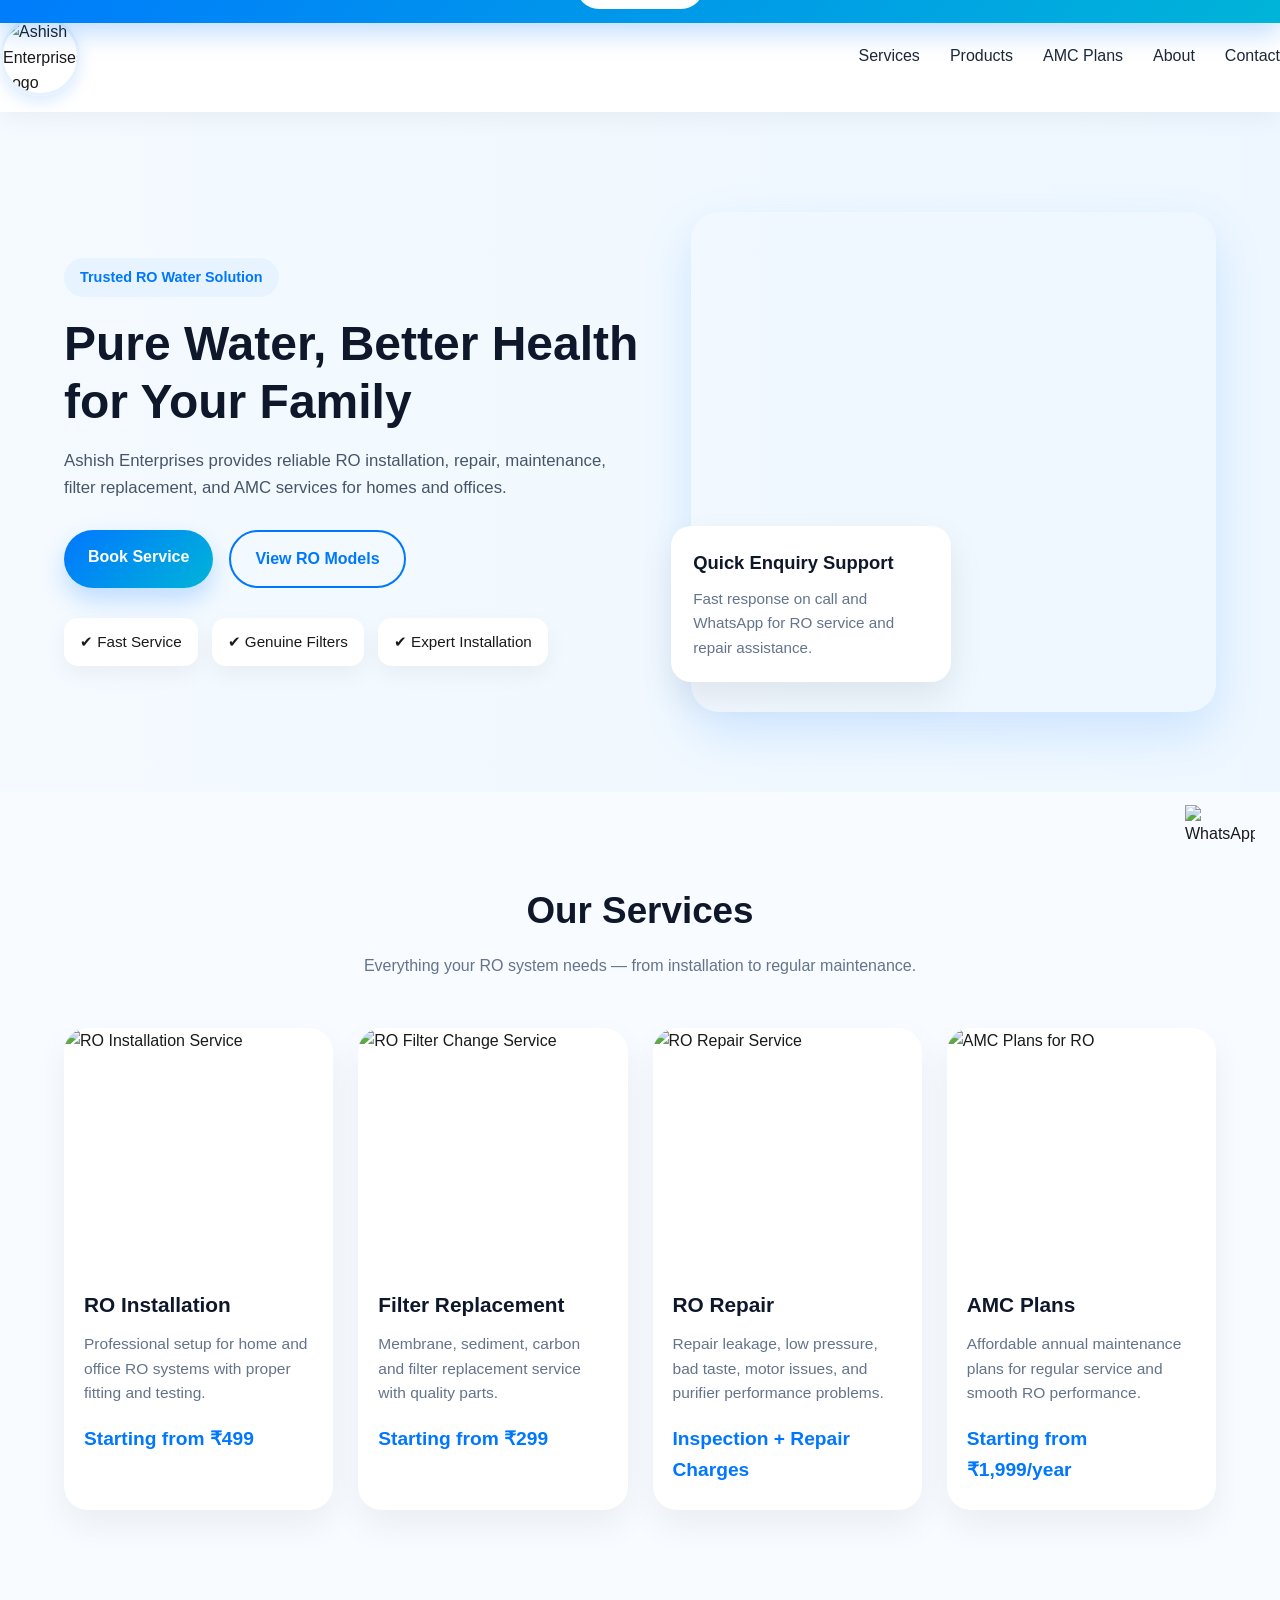
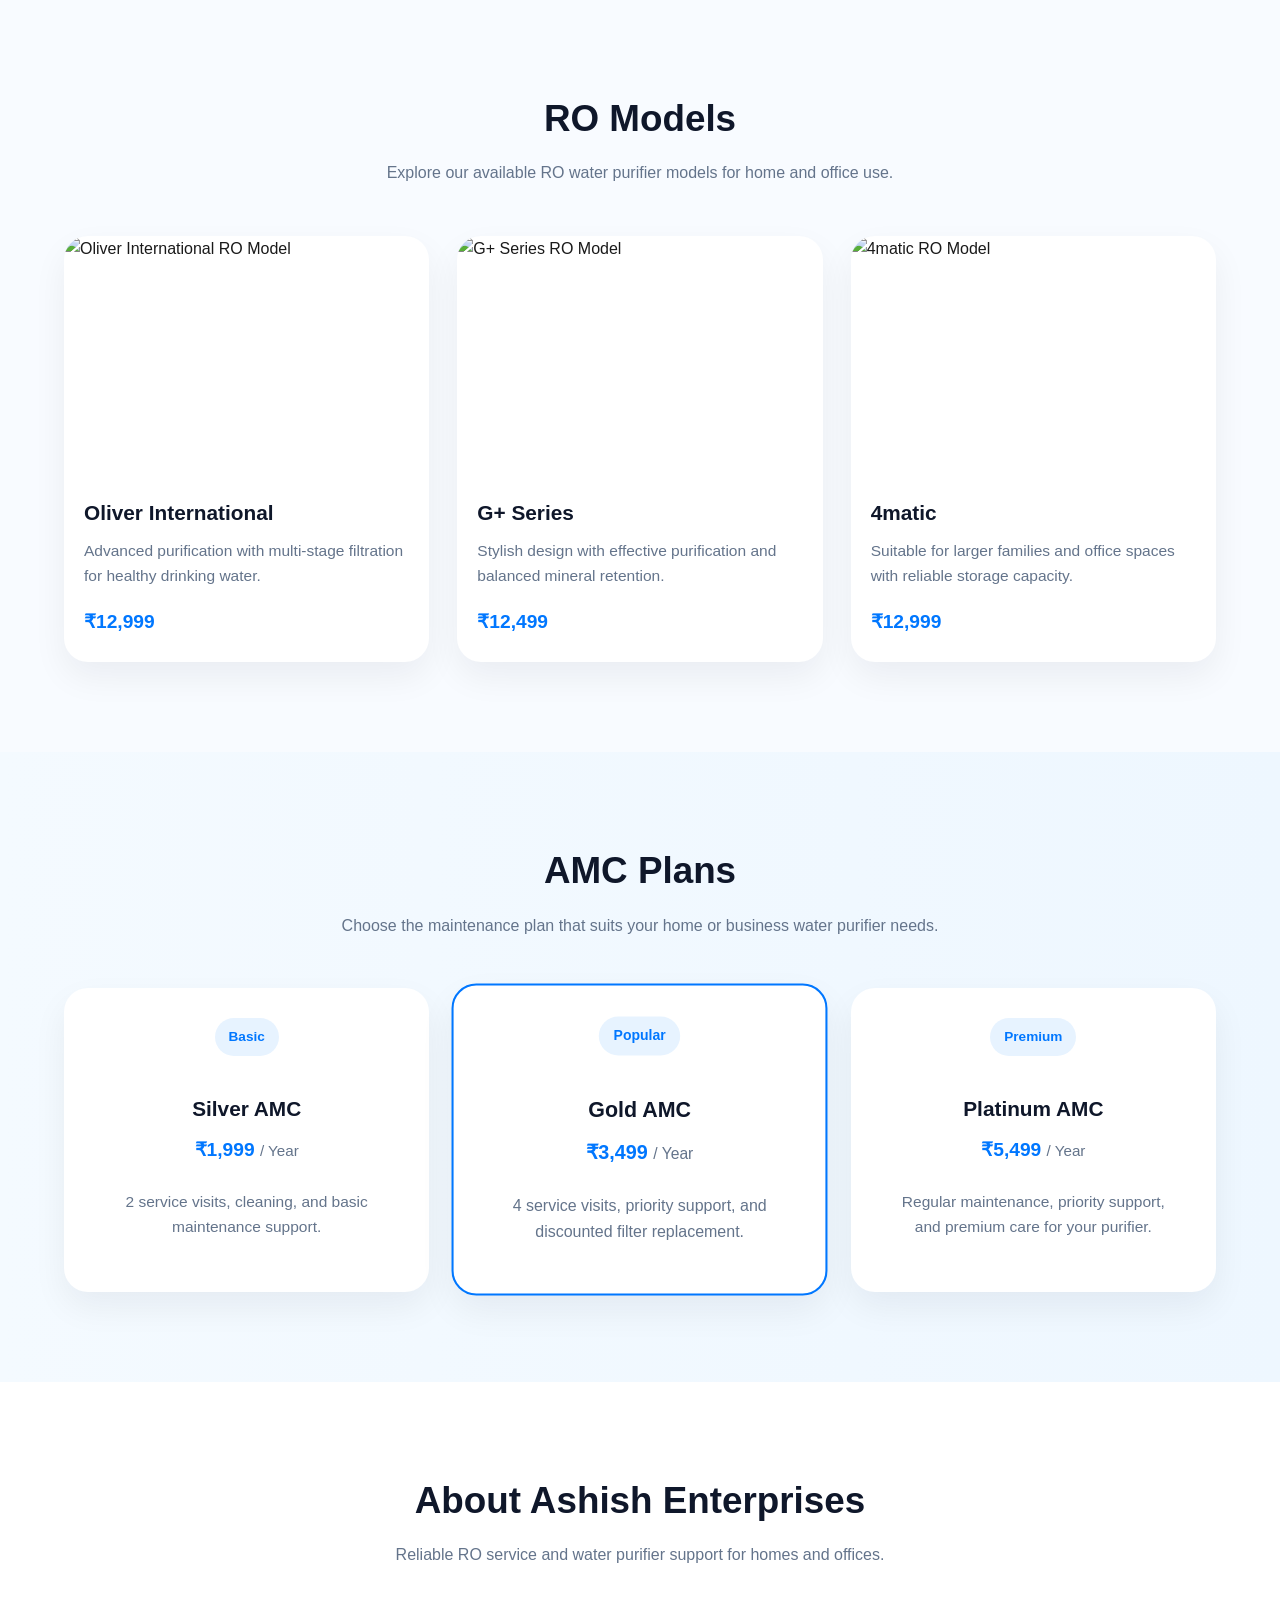
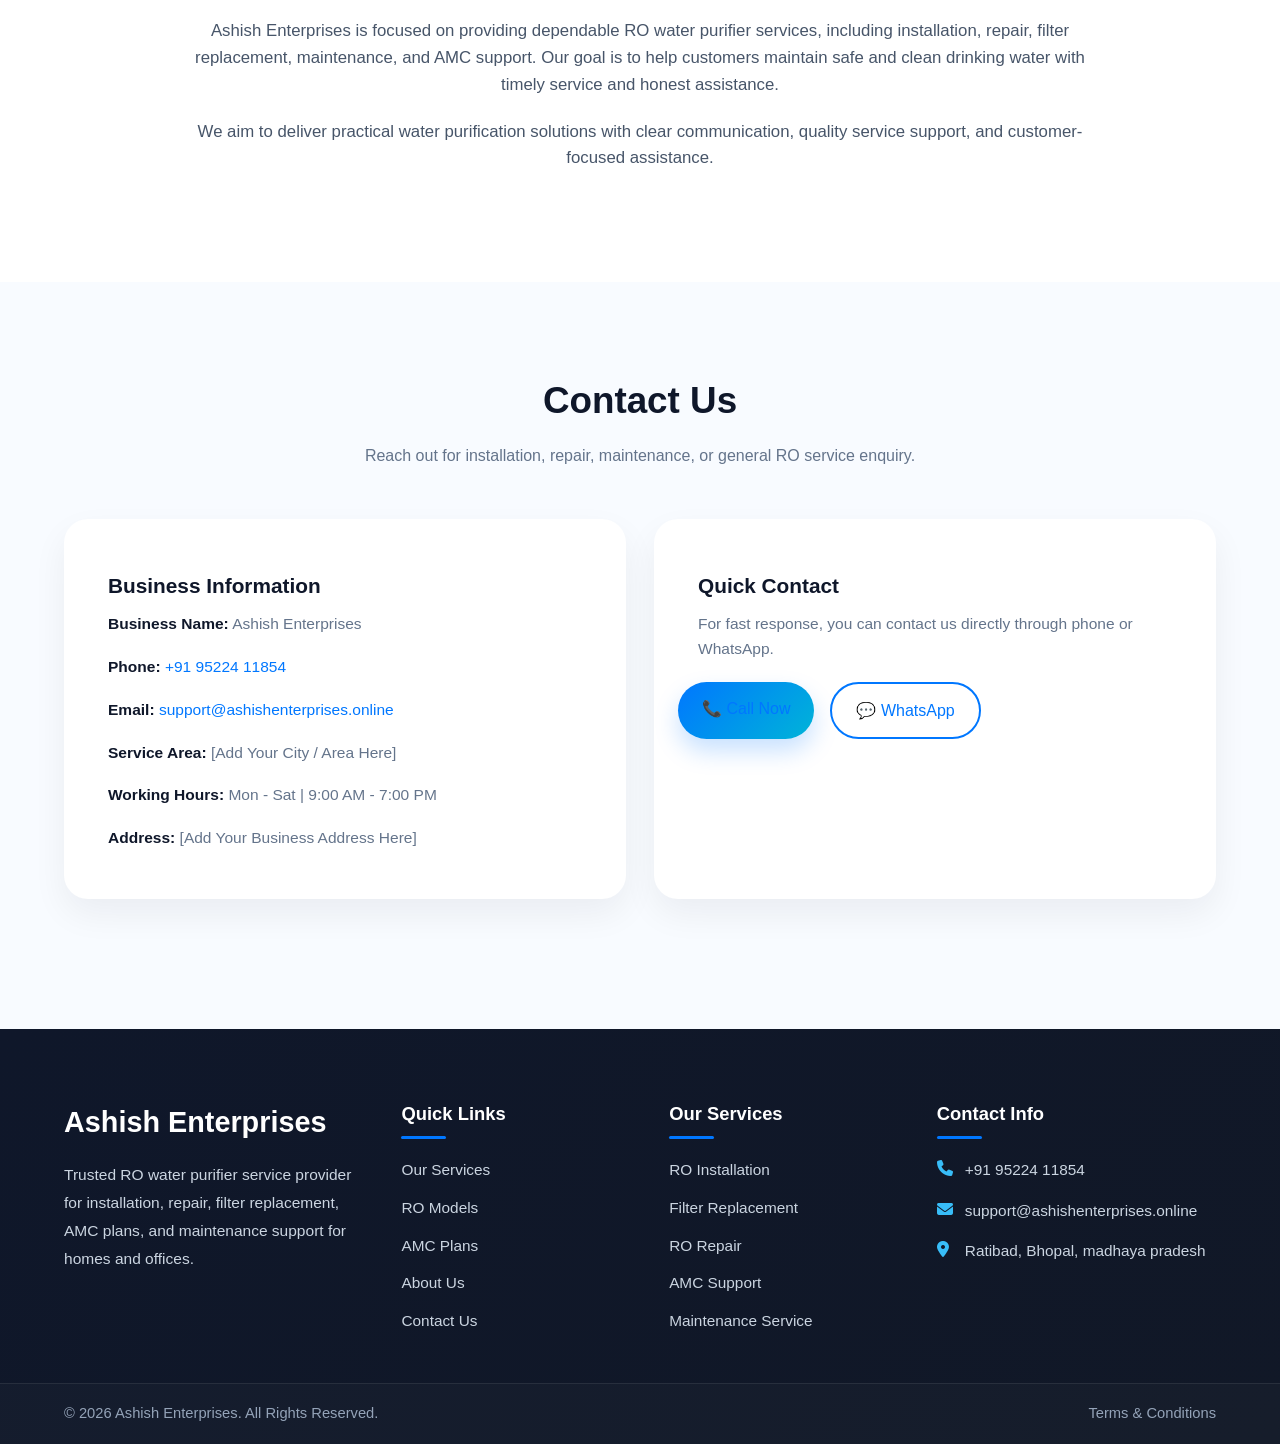
==== commit 4c48efcf: "update" ====
--- a/index.html
+++ b/index.html
@@ -7,18 +7,17 @@
 
   <!-- Better Security Policy -->
   <meta http-equiv="Content-Security-Policy" content="
-    default-src 'self';
-    img-src 'self' data: https://res.cloudinary.com https://upload.wikimedia.org;
-    style-src 'self' 'unsafe-inline' https://fonts.googleapis.com https://cdnjs.cloudflare.com;
-    font-src 'self' https://fonts.gstatic.com https://cdnjs.cloudflare.com;
-    script-src 'self' 'unsafe-inline';
-    connect-src 'self';
-    object-src 'none';
-    frame-ancestors 'none';
-    base-uri 'self';
-    form-action 'self';
-    upgrade-insecure-requests;
-  " />
+default-src 'self';
+img-src 'self' data: https://res.cloudinary.com https://upload.wikimedia.org;
+style-src 'self' 'unsafe-inline' https://fonts.googleapis.com https://cdnjs.cloudflare.com;
+font-src 'self' https://fonts.gstatic.com https://cdnjs.cloudflare.com;
+script-src 'self' 'unsafe-inline';
+connect-src 'self';
+object-src 'none';
+base-uri 'self';
+form-action 'self';
+upgrade-insecure-requests;
+">
 
   <meta name="description"
     content="Ashish Enterprises provides RO water purifier installation, repair, maintenance, filter replacement, and AMC services for homes and offices." />
@@ -317,8 +316,7 @@
         <p class="ft-contact"><i class="fa-solid fa-phone"></i> <a href="tel:+919522411854">+91 95224 11854</a></p>
         <p class="ft-contact"><i class="fa-solid fa-envelope"></i> <a
             href="mailto:support@ashishenterprises.online">support@ashishenterprises.online</a></p>
-        <p class="ft-contact"><i class="fa-solid fa-location-dot"></i> [Add Your City / Area Here]</p>
-        <p class="ft-contact"><i class="fa-solid fa-clock"></i> Mon - Sat | 9:00 AM - 7:00 PM</p>
+        <p class="ft-contact"><i class="fa-solid fa-location-dot"></i> Ratibad, Bhopal, madhaya pradesh</p>
       </div>
 
     </div>
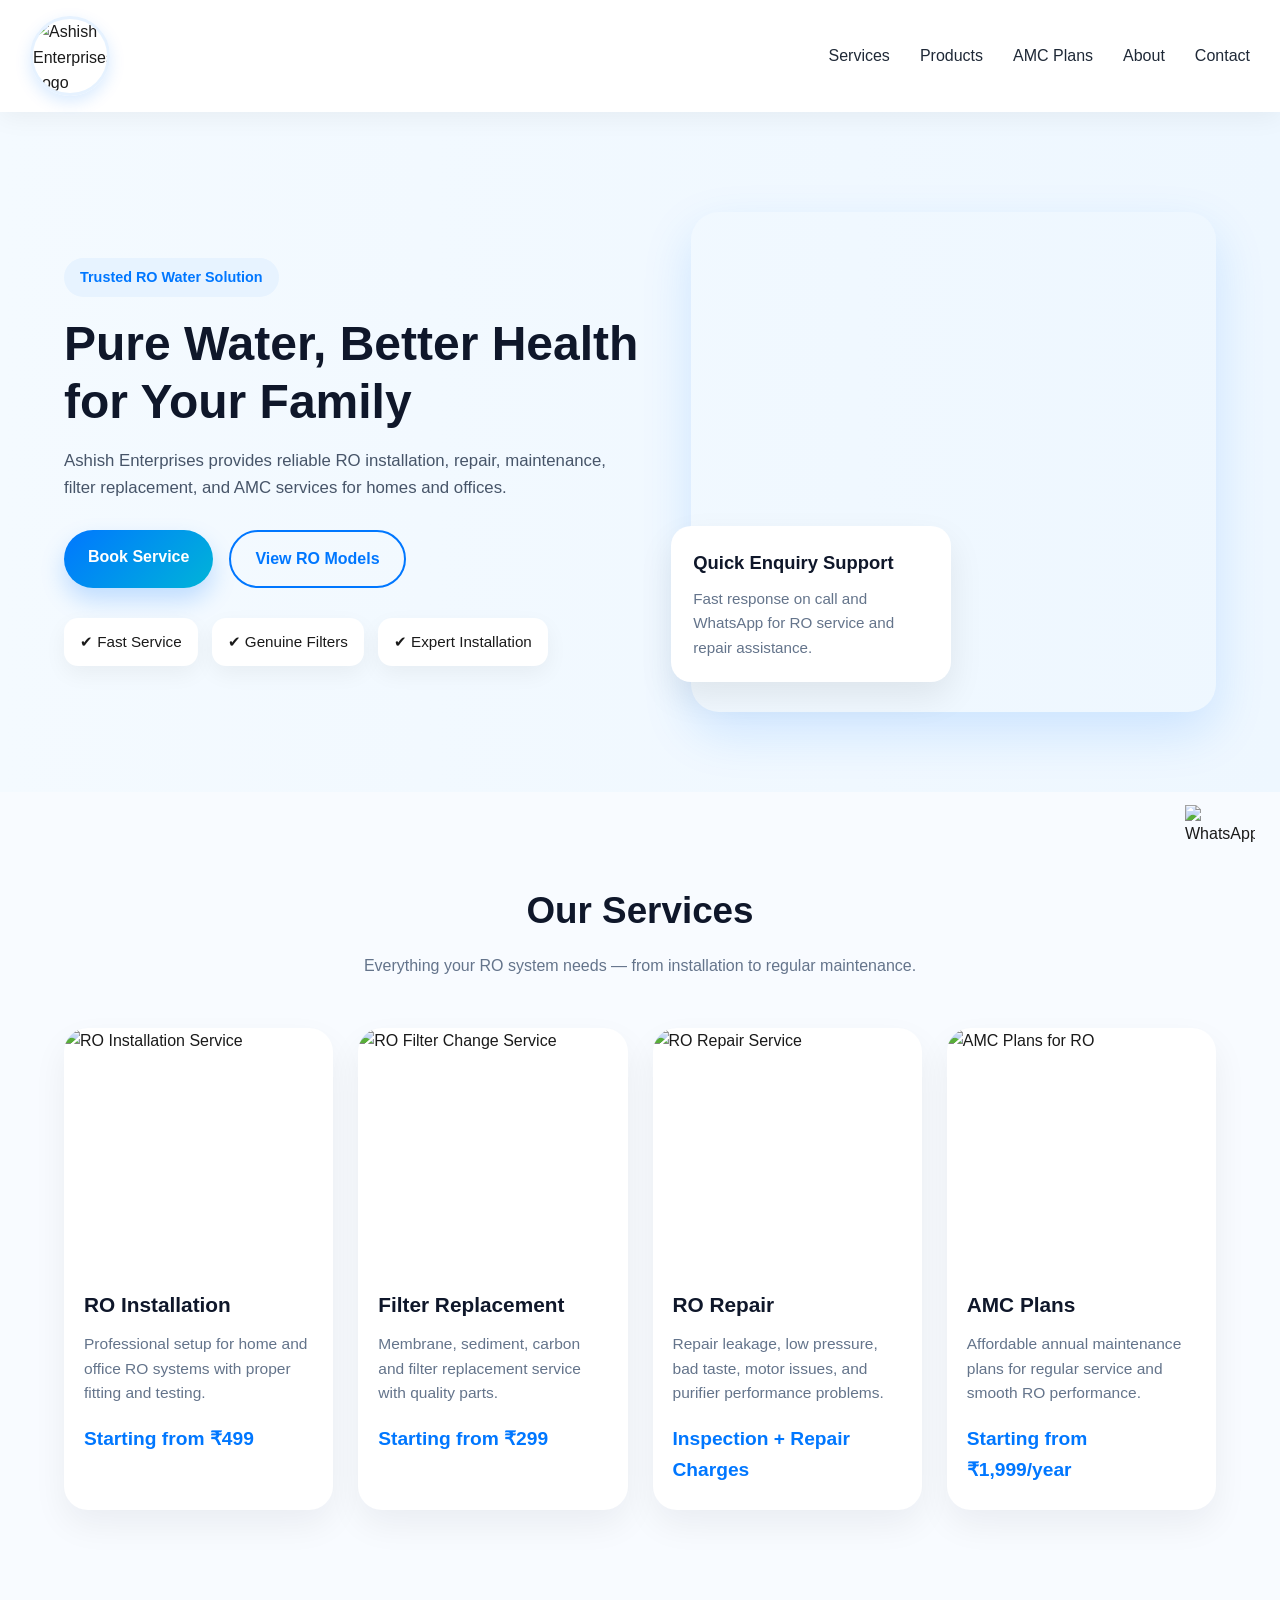
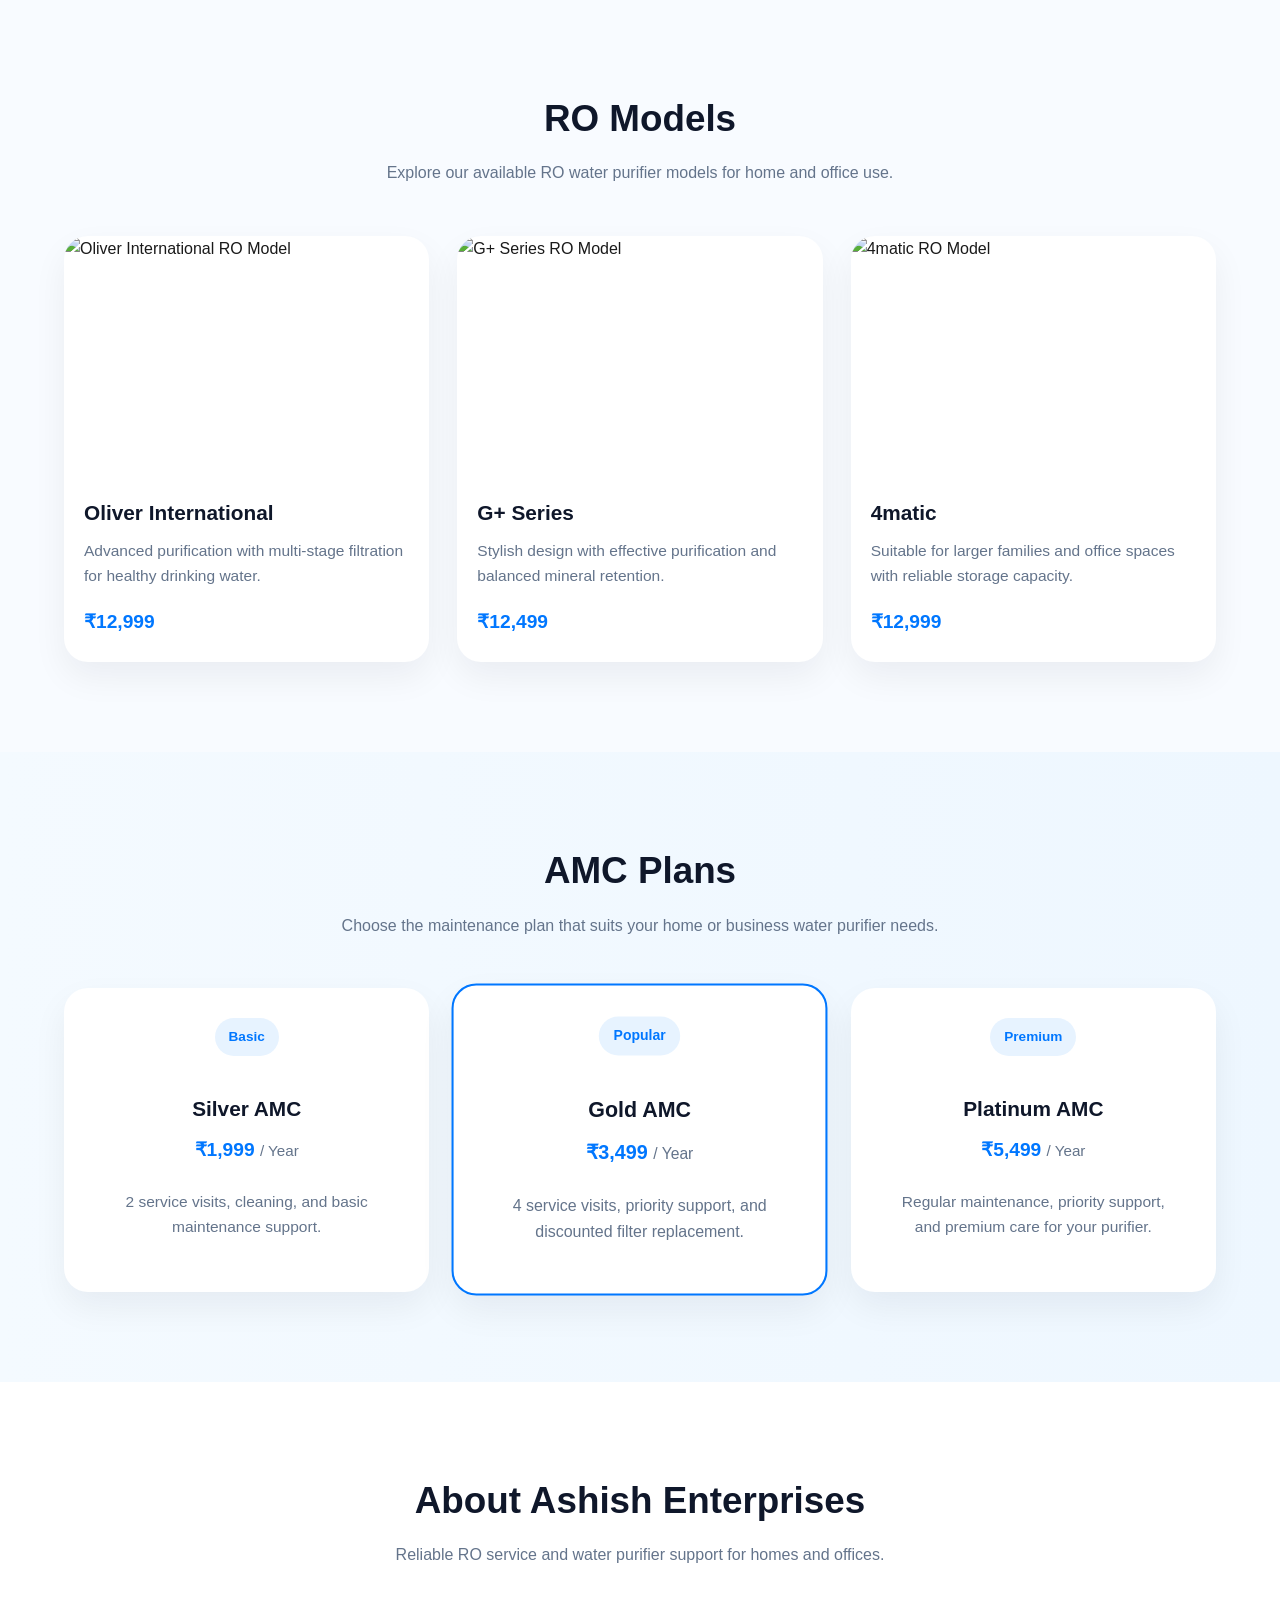
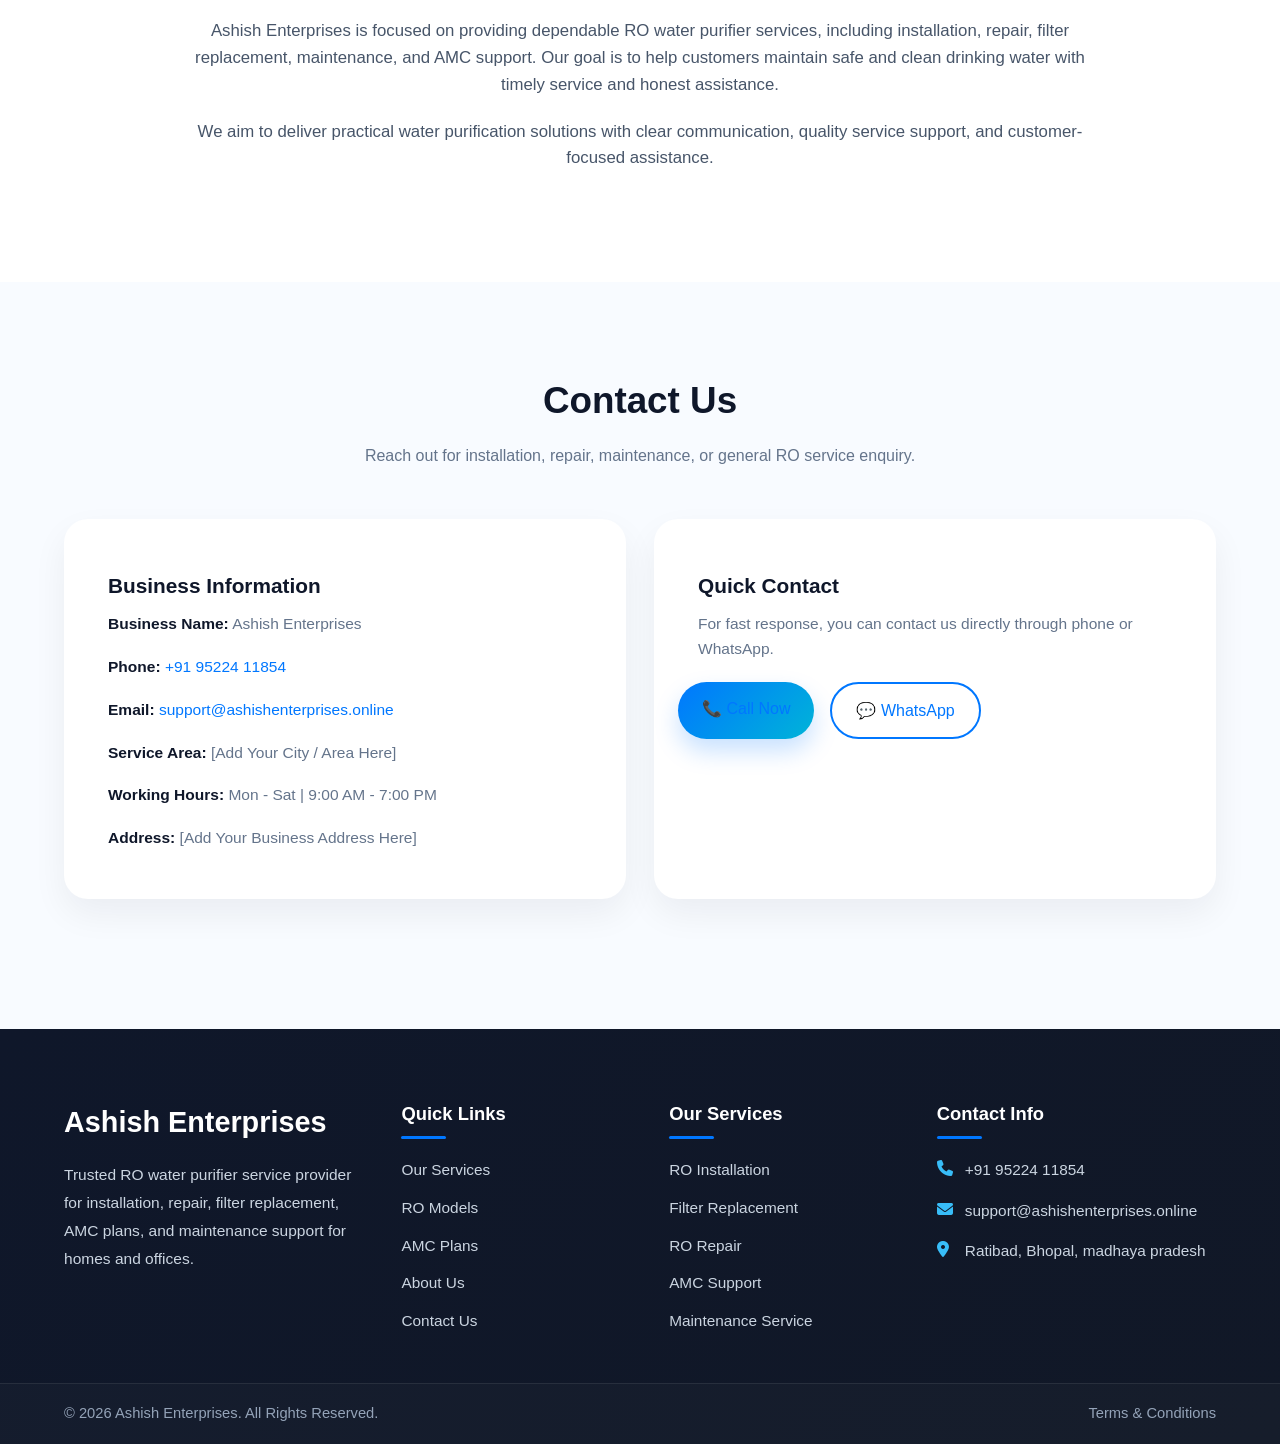
==== commit 42a850dc: "update all" ====
--- a/index.html
+++ b/index.html
@@ -4,6 +4,9 @@
 <head>
   <meta charset="UTF-8" />
   <meta name="viewport" content="width=device-width, initial-scale=1.0" />
+  <meta property="og:image"
+    content="https://res.cloudinary.com/dieboinjz/image/upload/v1774603011/GacImages/btitbaf7ekdt95whthkd.jpg" og:type"
+    content="website" />
 
   <!-- Better Security Policy -->
   <meta http-equiv="Content-Security-Policy" content="
@@ -40,9 +43,6 @@
   <!-- Top Call Bar -->
   <div class="tp-Highlight-container" id="topCallBar">
     <h2 class="tp-header">Need Fast RO Service?</h2>
-    <p class="tp-para">
-      Call now for installation, repair, filter replacement, and complete RO maintenance support.
-    </p>
     <a href="tel:+919522411854" class="tp-btn">📞 Call Now</a>
   </div>
 
--- a/style.css
+++ b/style.css
@@ -44,6 +44,8 @@
 ========================= */
 .tp-Highlight-container {
   position: fixed;
+  display: flex;
+  justify-content: space-around;
   top: -120px;
   left: 0;
   width: 100%;
@@ -92,6 +94,7 @@
 ========================= */
 .header {
   position: sticky;
+  padding: 0 30px 0 30px ;
   top: 0;
   width: 100%;
   z-index: 999;
@@ -102,7 +105,7 @@
 }
 
 .header.with-topbar {
-  top: 80px;
+  top: 70px;
 }
 
 .navbar {
@@ -797,7 +800,7 @@
   }
 
   .header.with-topbar {
-    top: 95px;
+    top: 60px;
   }
 }
 
@@ -824,6 +827,8 @@
     padding: 12px 14px;
   }
 
+ 
+
   .whatsapp-float img {
     width: 58px;
     height: 58px;
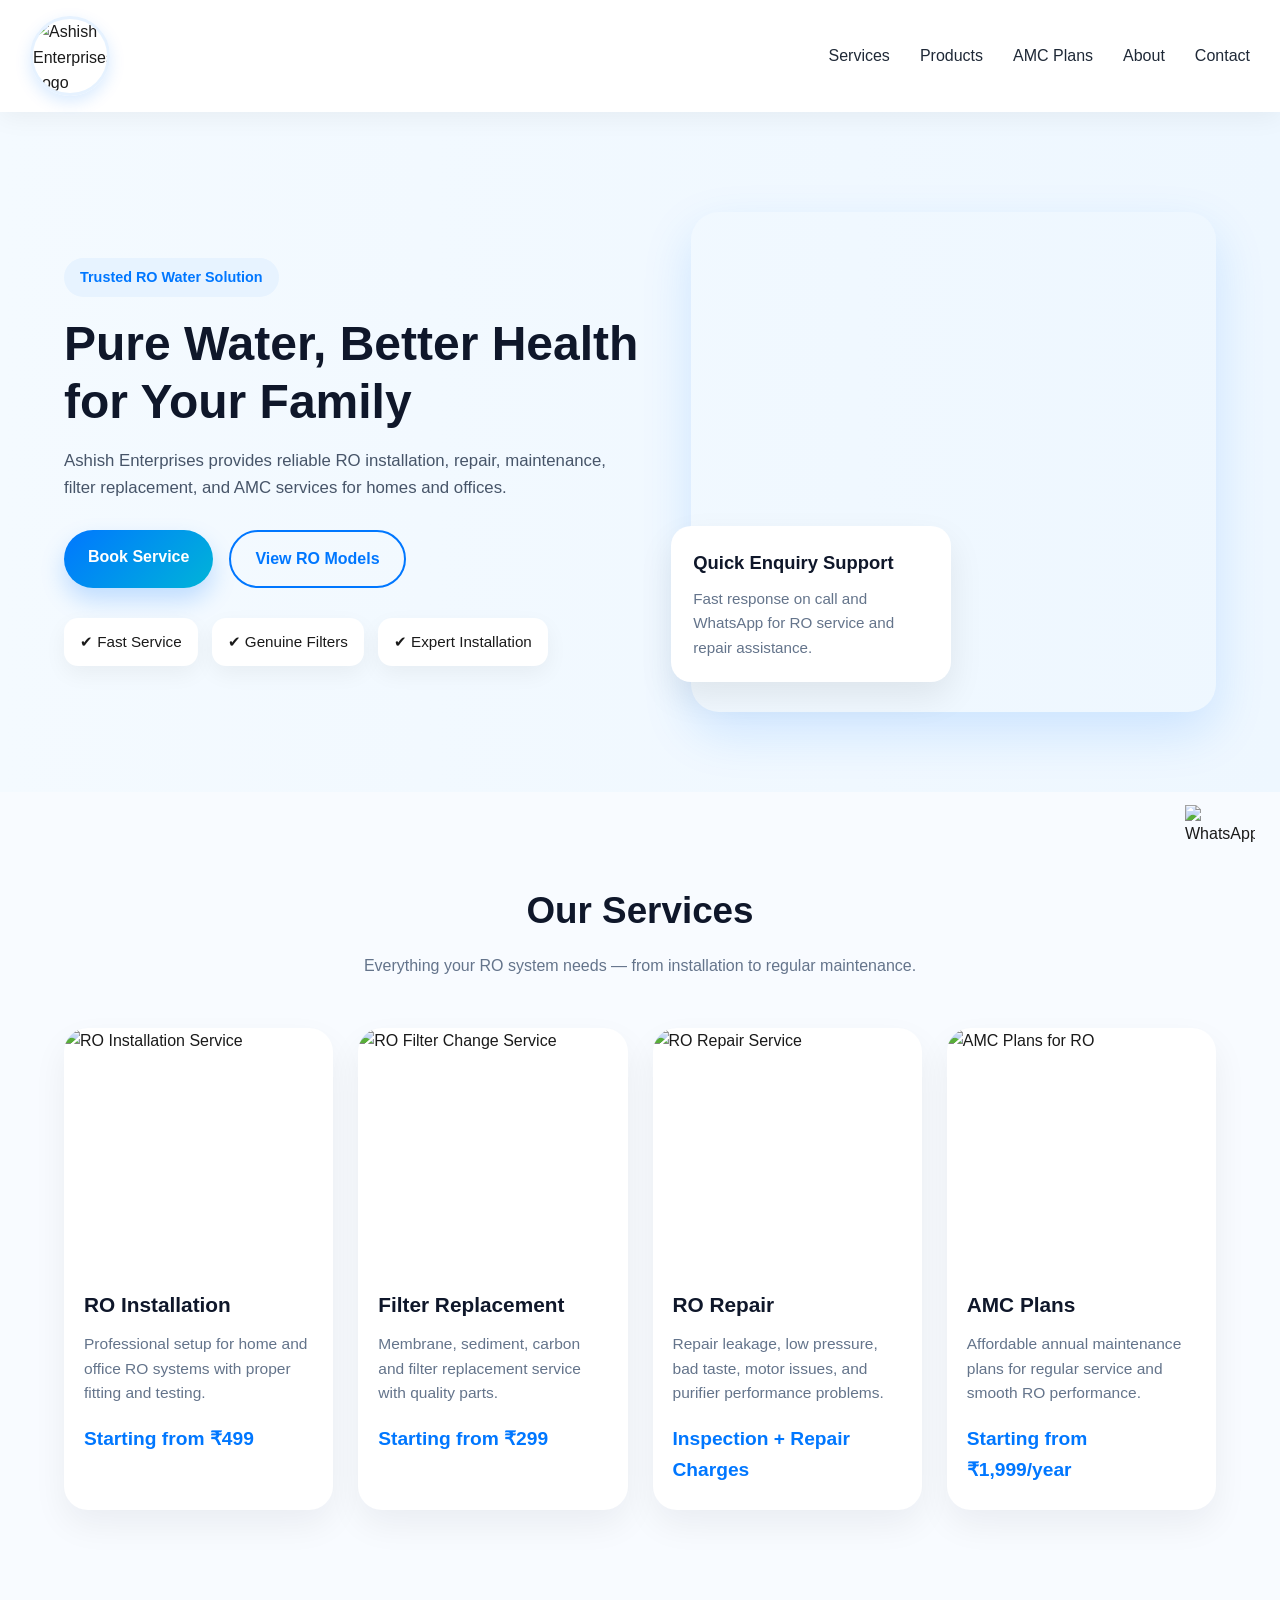
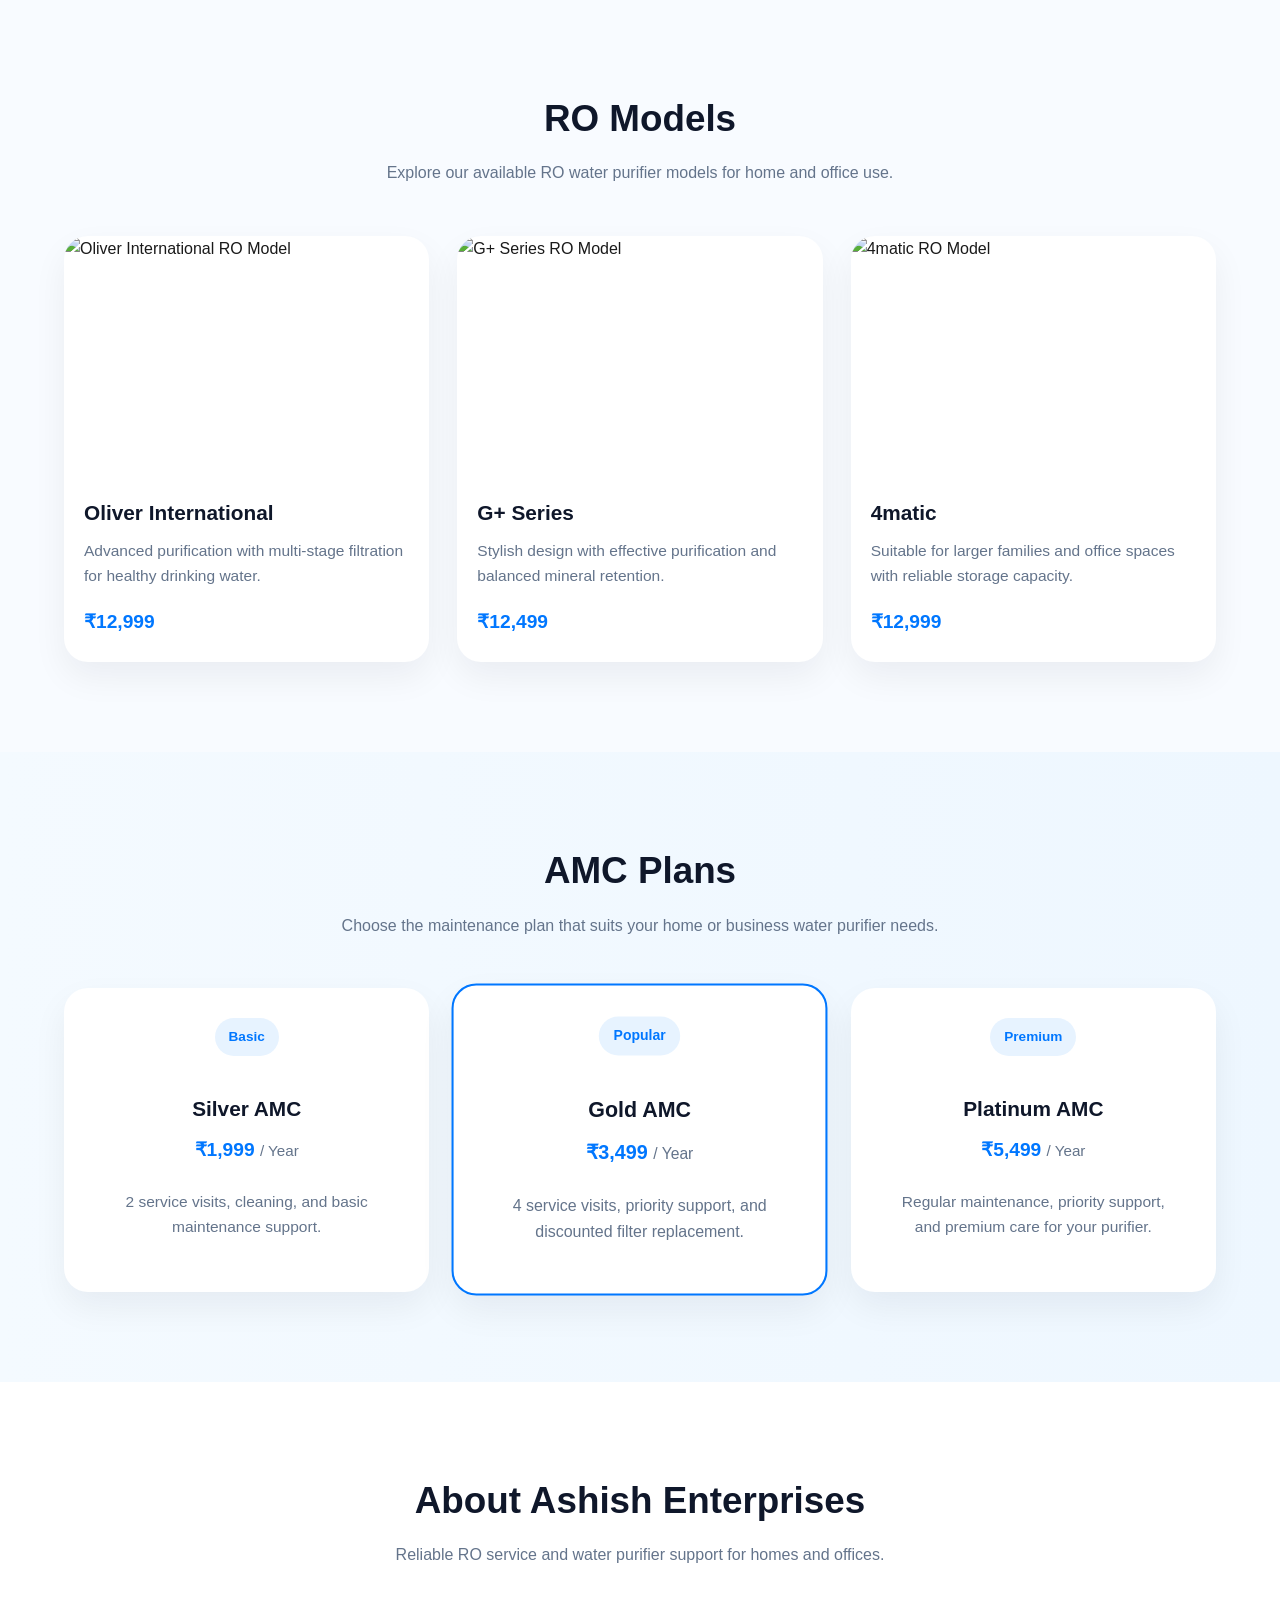
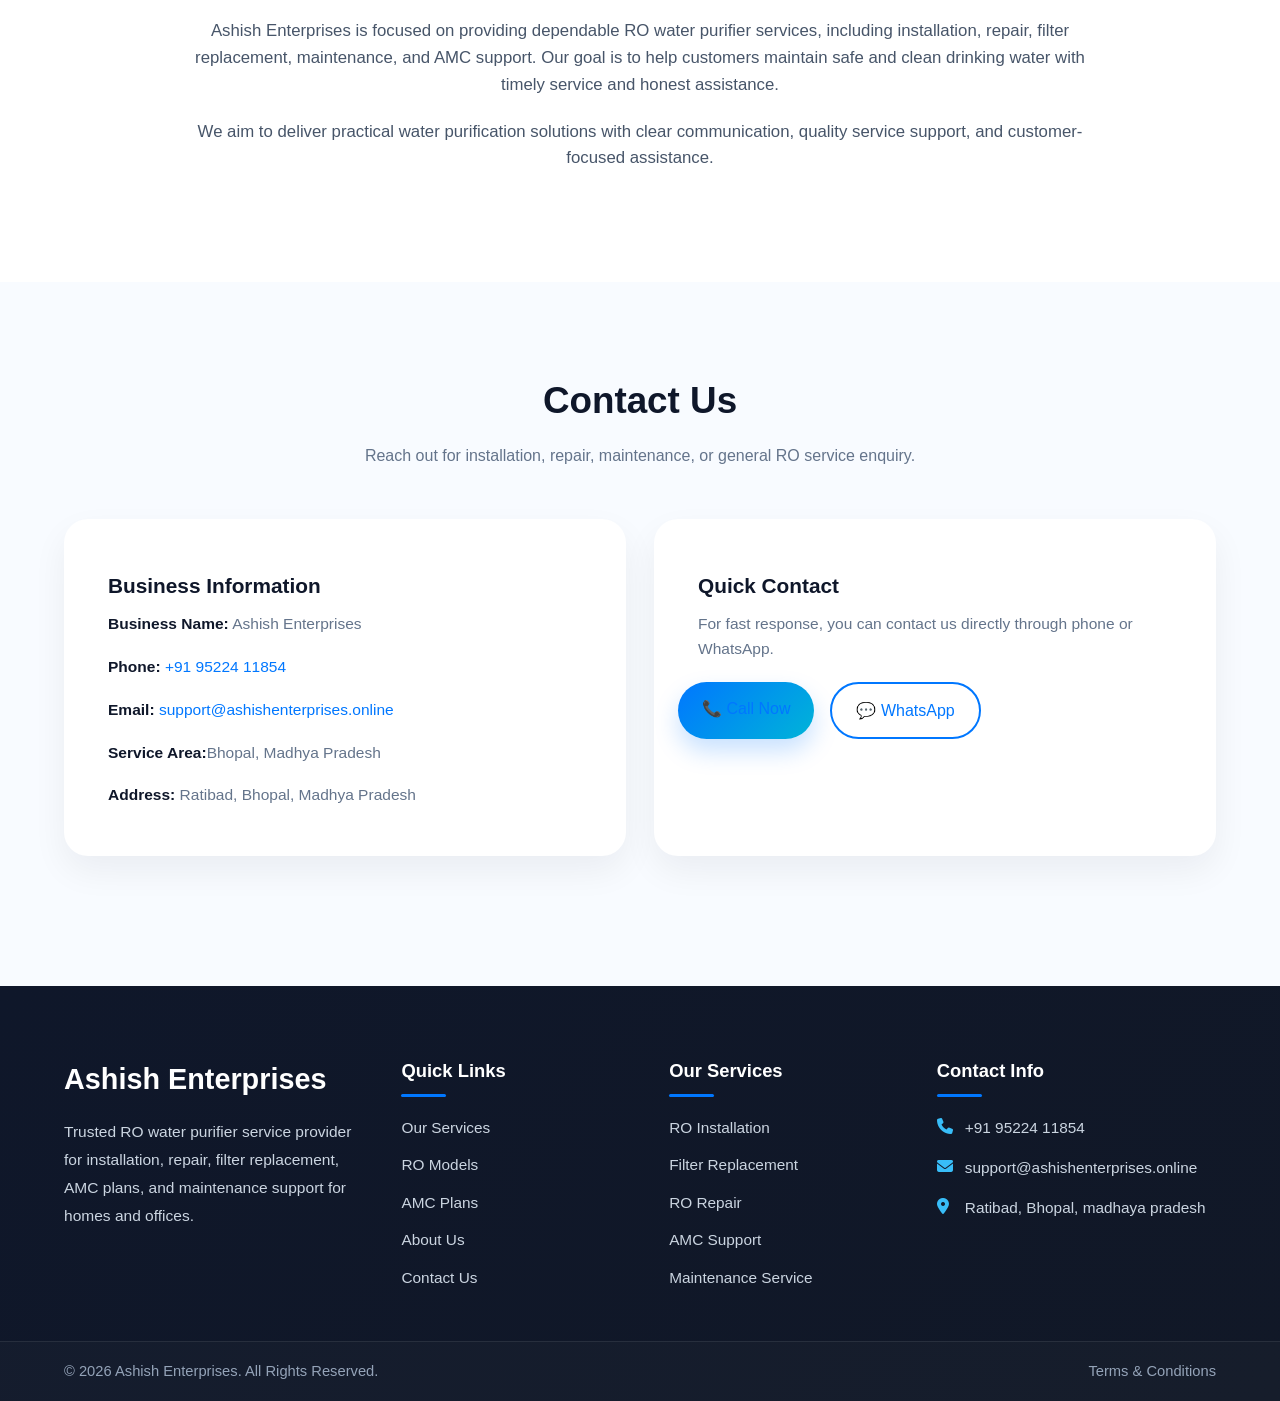
==== commit bf5c60ec: "update" ====
--- a/index.html
+++ b/index.html
@@ -253,9 +253,8 @@
           <p><strong>Phone:</strong> <a href="tel:+919522411854">+91 95224 11854</a></p>
           <p><strong>Email:</strong> <a
               href="mailto:support@ashishenterprises.online">support@ashishenterprises.online</a></p>
-          <p><strong>Service Area:</strong> [Add Your City / Area Here]</p>
-          <p><strong>Working Hours:</strong> Mon - Sat | 9:00 AM - 7:00 PM</p>
-          <p><strong>Address:</strong> [Add Your Business Address Here]</p>
+          <p><strong>Service Area:</strong>Bhopal, Madhya Pradesh</p>
+          <p><strong>Address:</strong> Ratibad, Bhopal, Madhya Pradesh</p>
         </div>
 
         <div class="cnt-card">
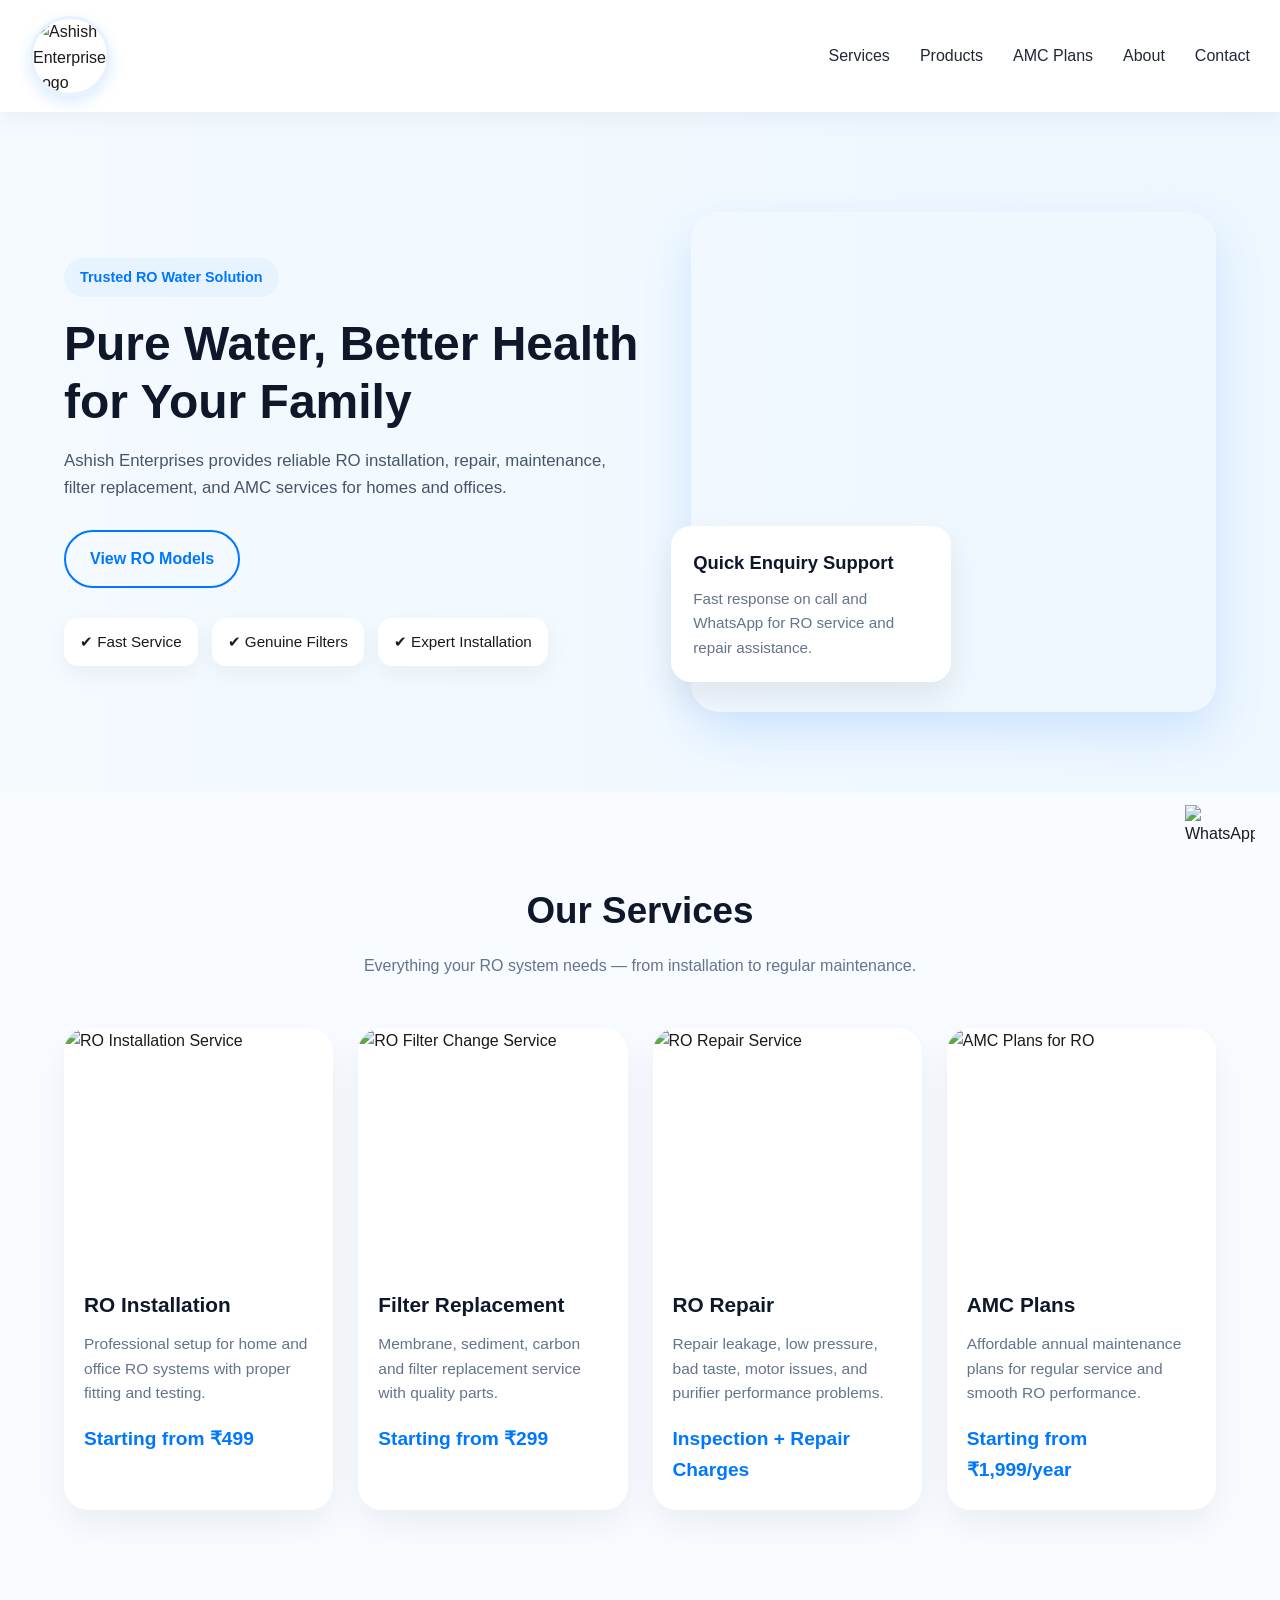
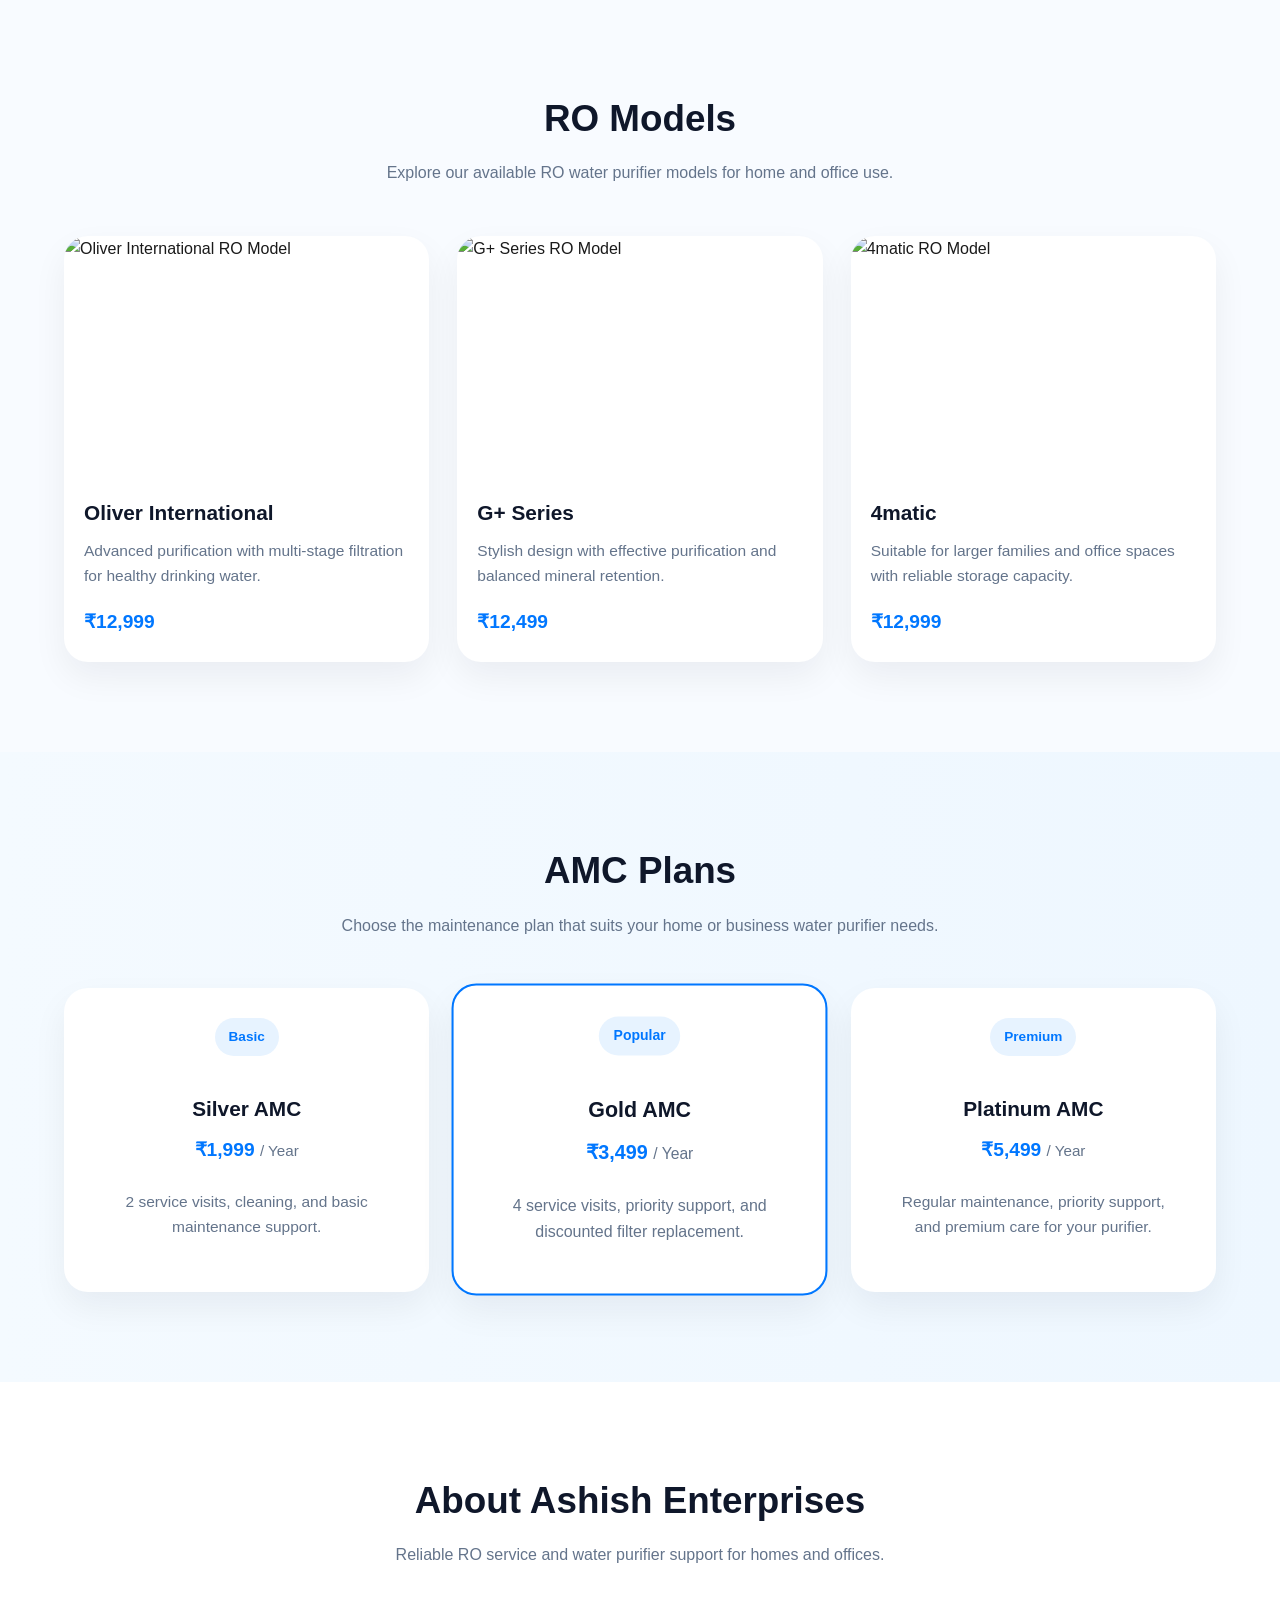
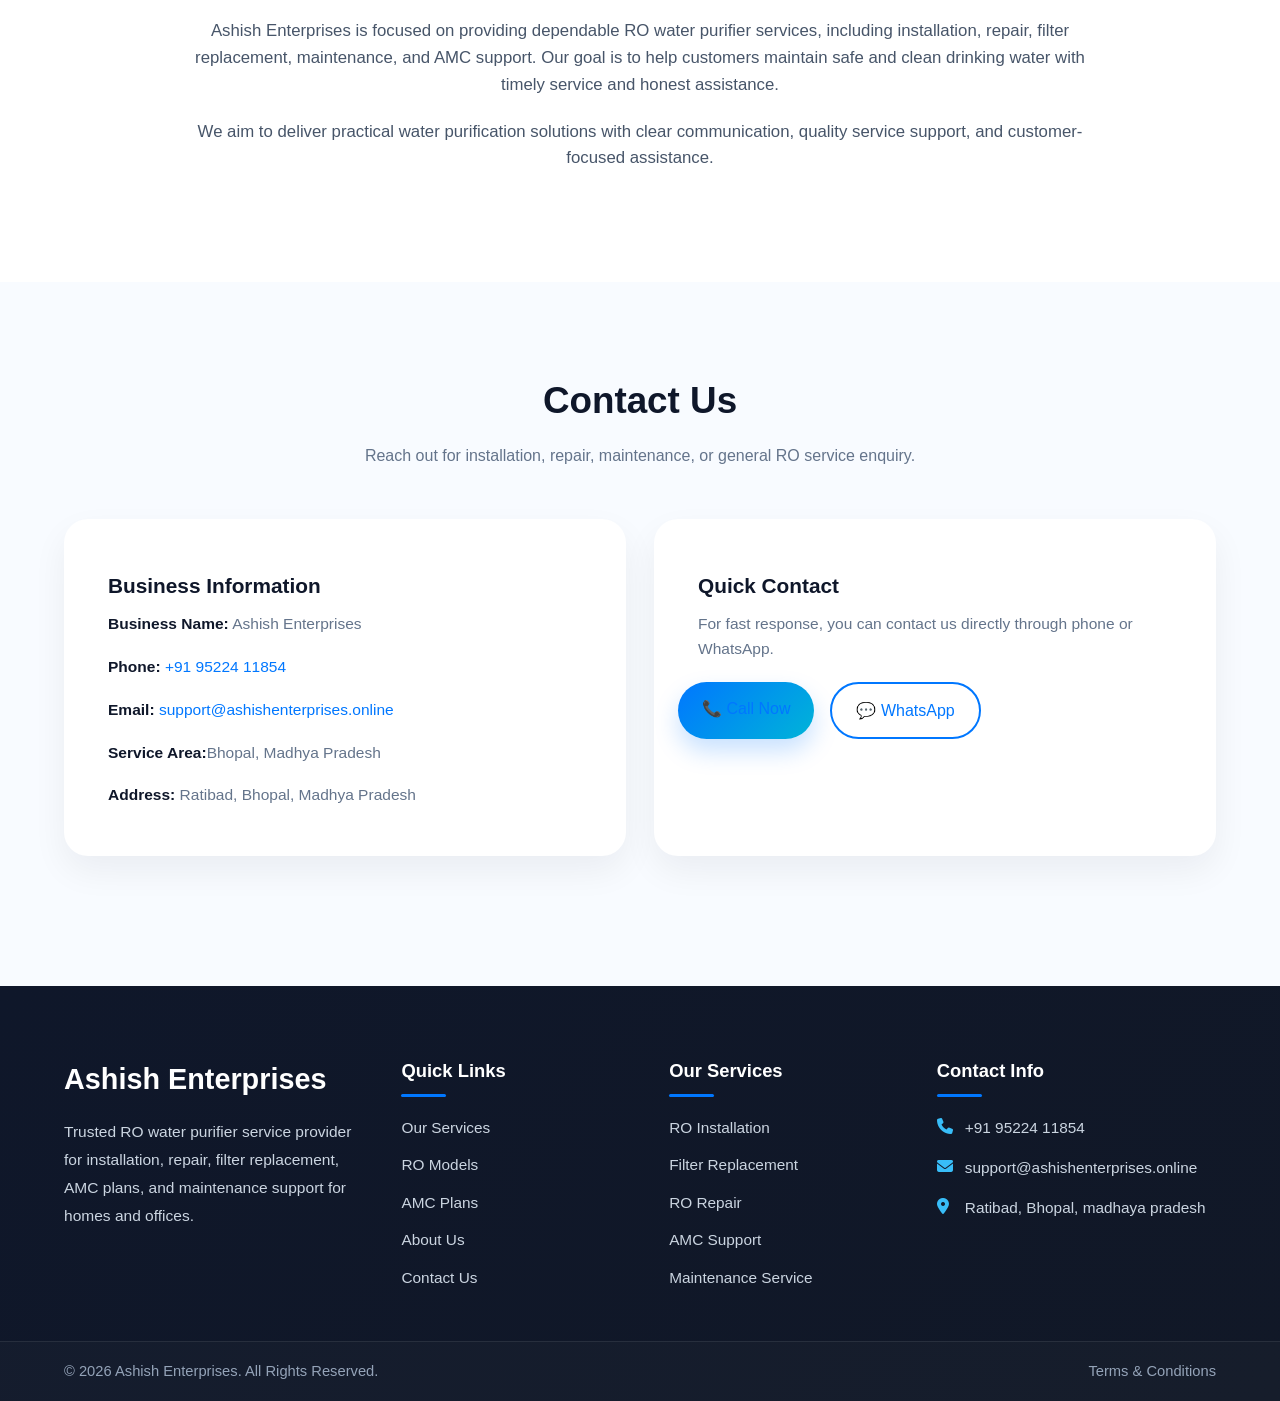
==== commit 07ae2e5d: "update reigh now" ====
--- a/index.html
+++ b/index.html
@@ -80,7 +80,6 @@
         </p>
 
         <div class="hm-hero-buttons">
-          <a href="#contact" class="hm-btn hm-btn-primary">Book Service</a>
           <a href="#products" class="hm-btn hm-btn-outline">View RO Models</a>
         </div>
 
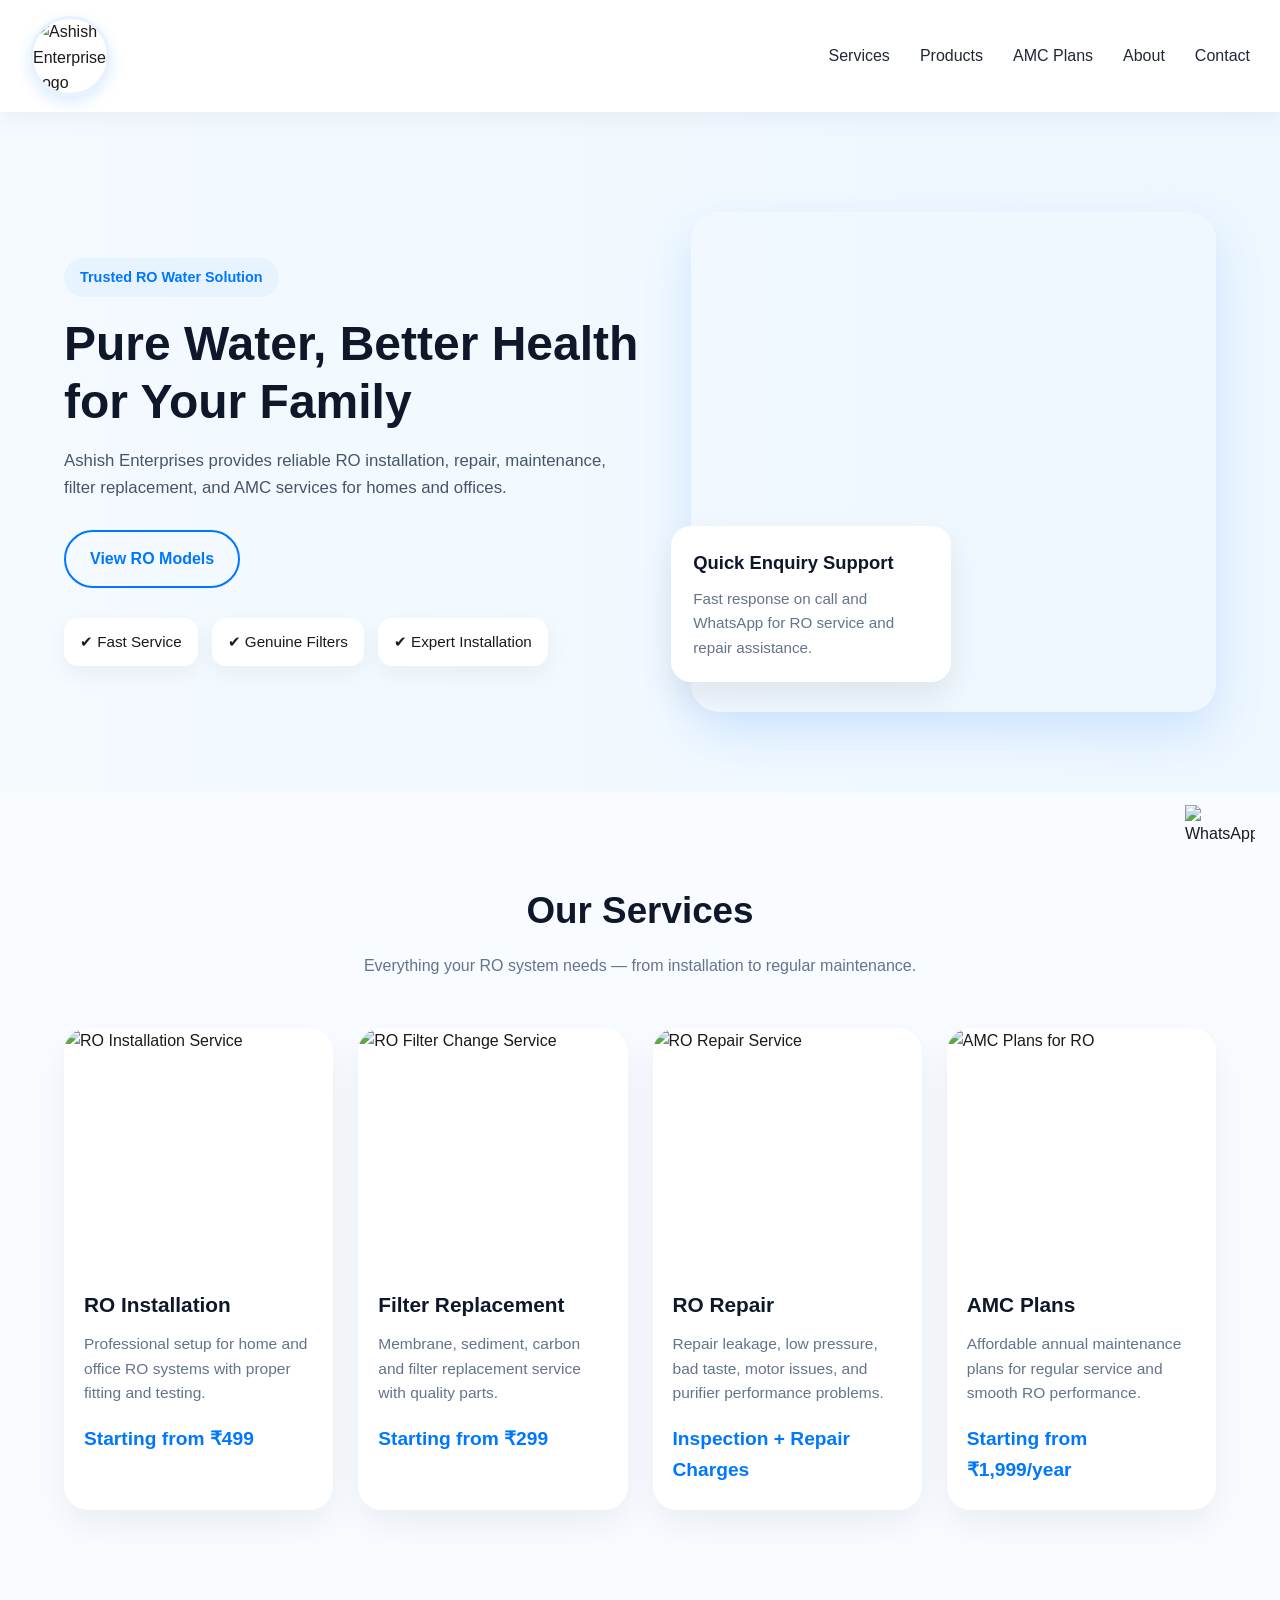
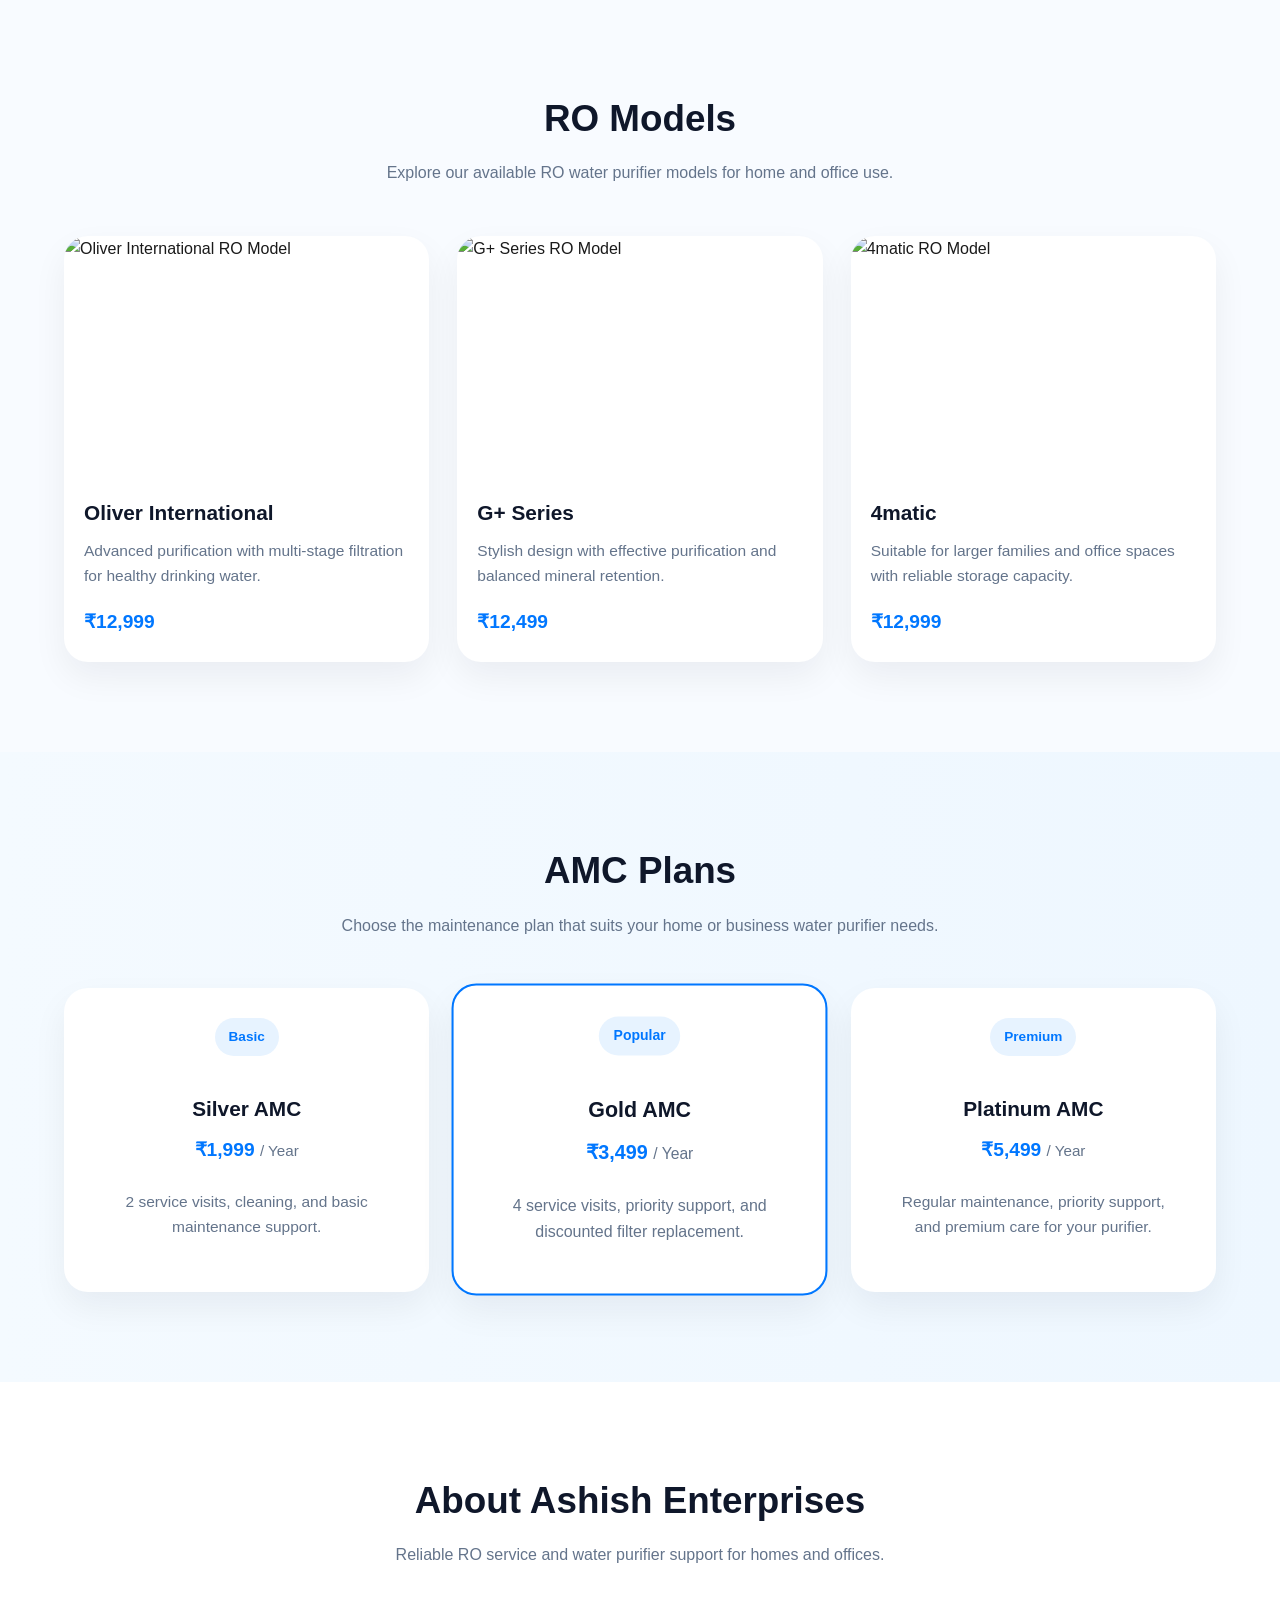
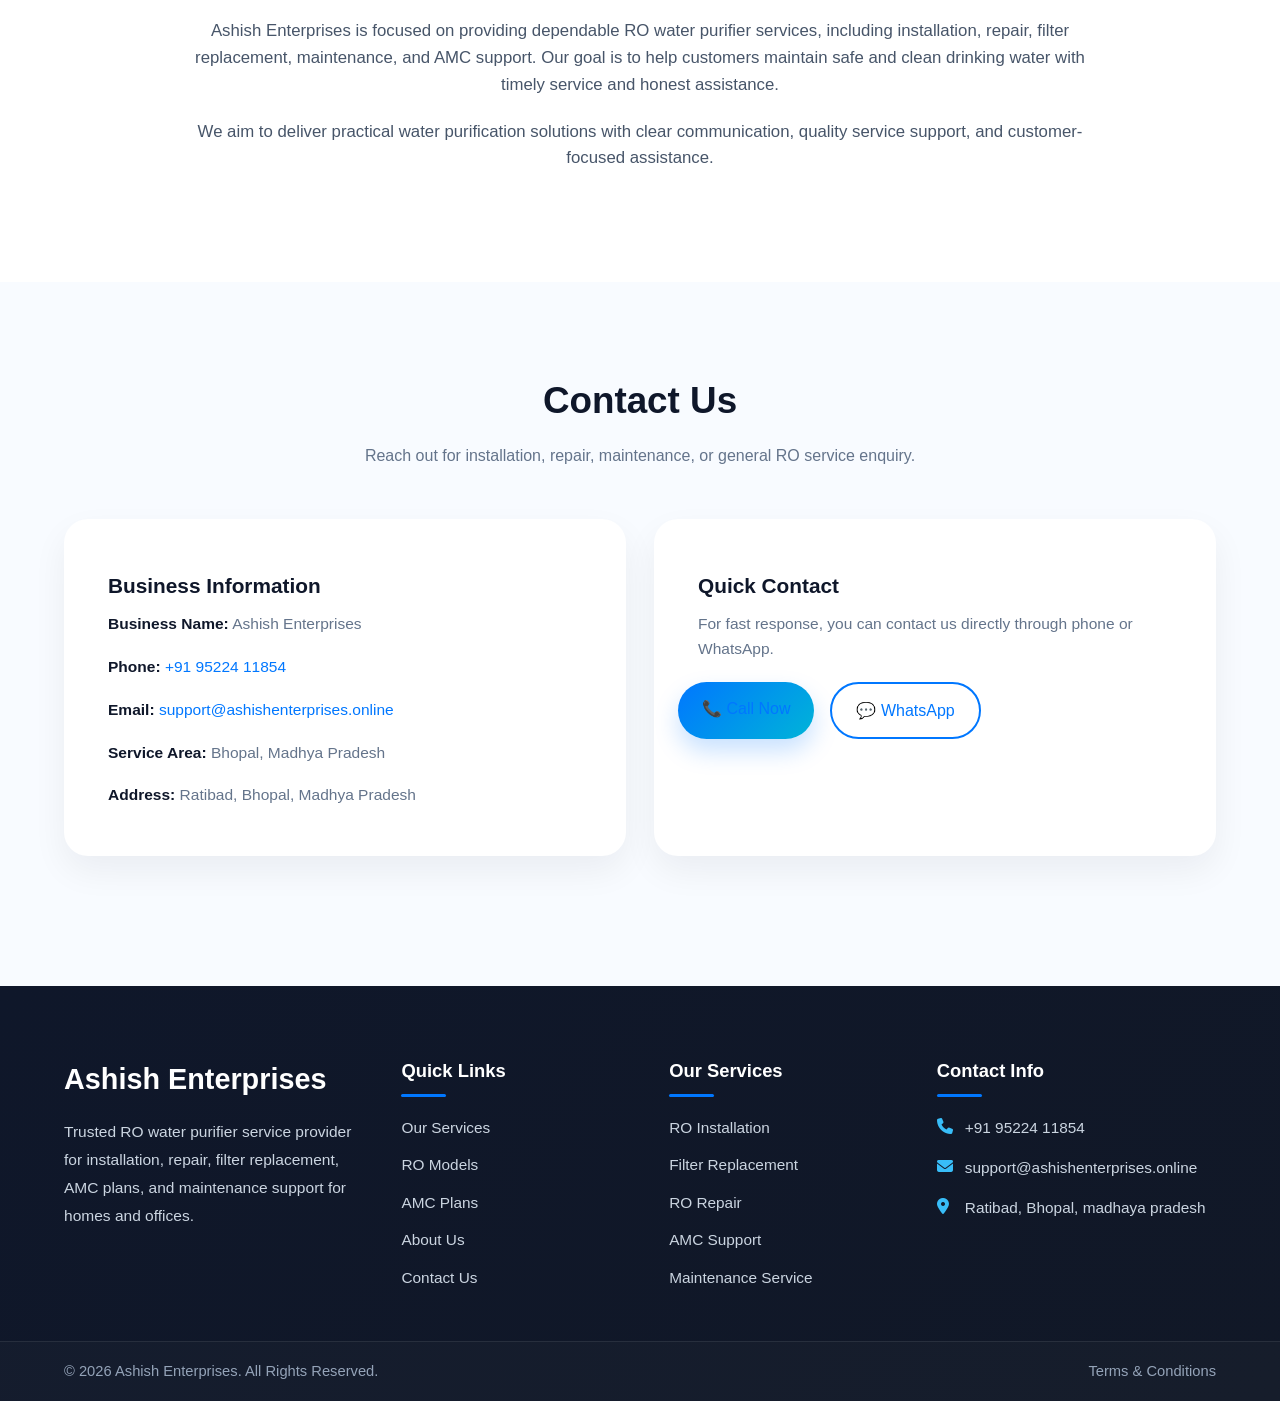
==== commit 90d04bc4: "update" ====
--- a/index.html
+++ b/index.html
@@ -252,7 +252,7 @@
           <p><strong>Phone:</strong> <a href="tel:+919522411854">+91 95224 11854</a></p>
           <p><strong>Email:</strong> <a
               href="mailto:support@ashishenterprises.online">support@ashishenterprises.online</a></p>
-          <p><strong>Service Area:</strong>Bhopal, Madhya Pradesh</p>
+          <p><strong>Service Area:</strong> Bhopal, Madhya Pradesh</p>
           <p><strong>Address:</strong> Ratibad, Bhopal, Madhya Pradesh</p>
         </div>
 
@@ -312,8 +312,8 @@
       <div class="ft-box">
         <h3 class="ft-title">Contact Info</h3>
         <p class="ft-contact"><i class="fa-solid fa-phone"></i> <a href="tel:+919522411854">+91 95224 11854</a></p>
-        <p class="ft-contact"><i class="fa-solid fa-envelope"></i> <a
-            href="mailto:support@ashishenterprises.online">support@ashishenterprises.online</a></p>
+        <p class="ft-contact"><i class="fa-solid fa-envelope"></i> <a href="mailto:support@ashishenterprises.online">
+            support@ashishenterprises.online</a></p>
         <p class="ft-contact"><i class="fa-solid fa-location-dot"></i> Ratibad, Bhopal, madhaya pradesh</p>
       </div>
 
